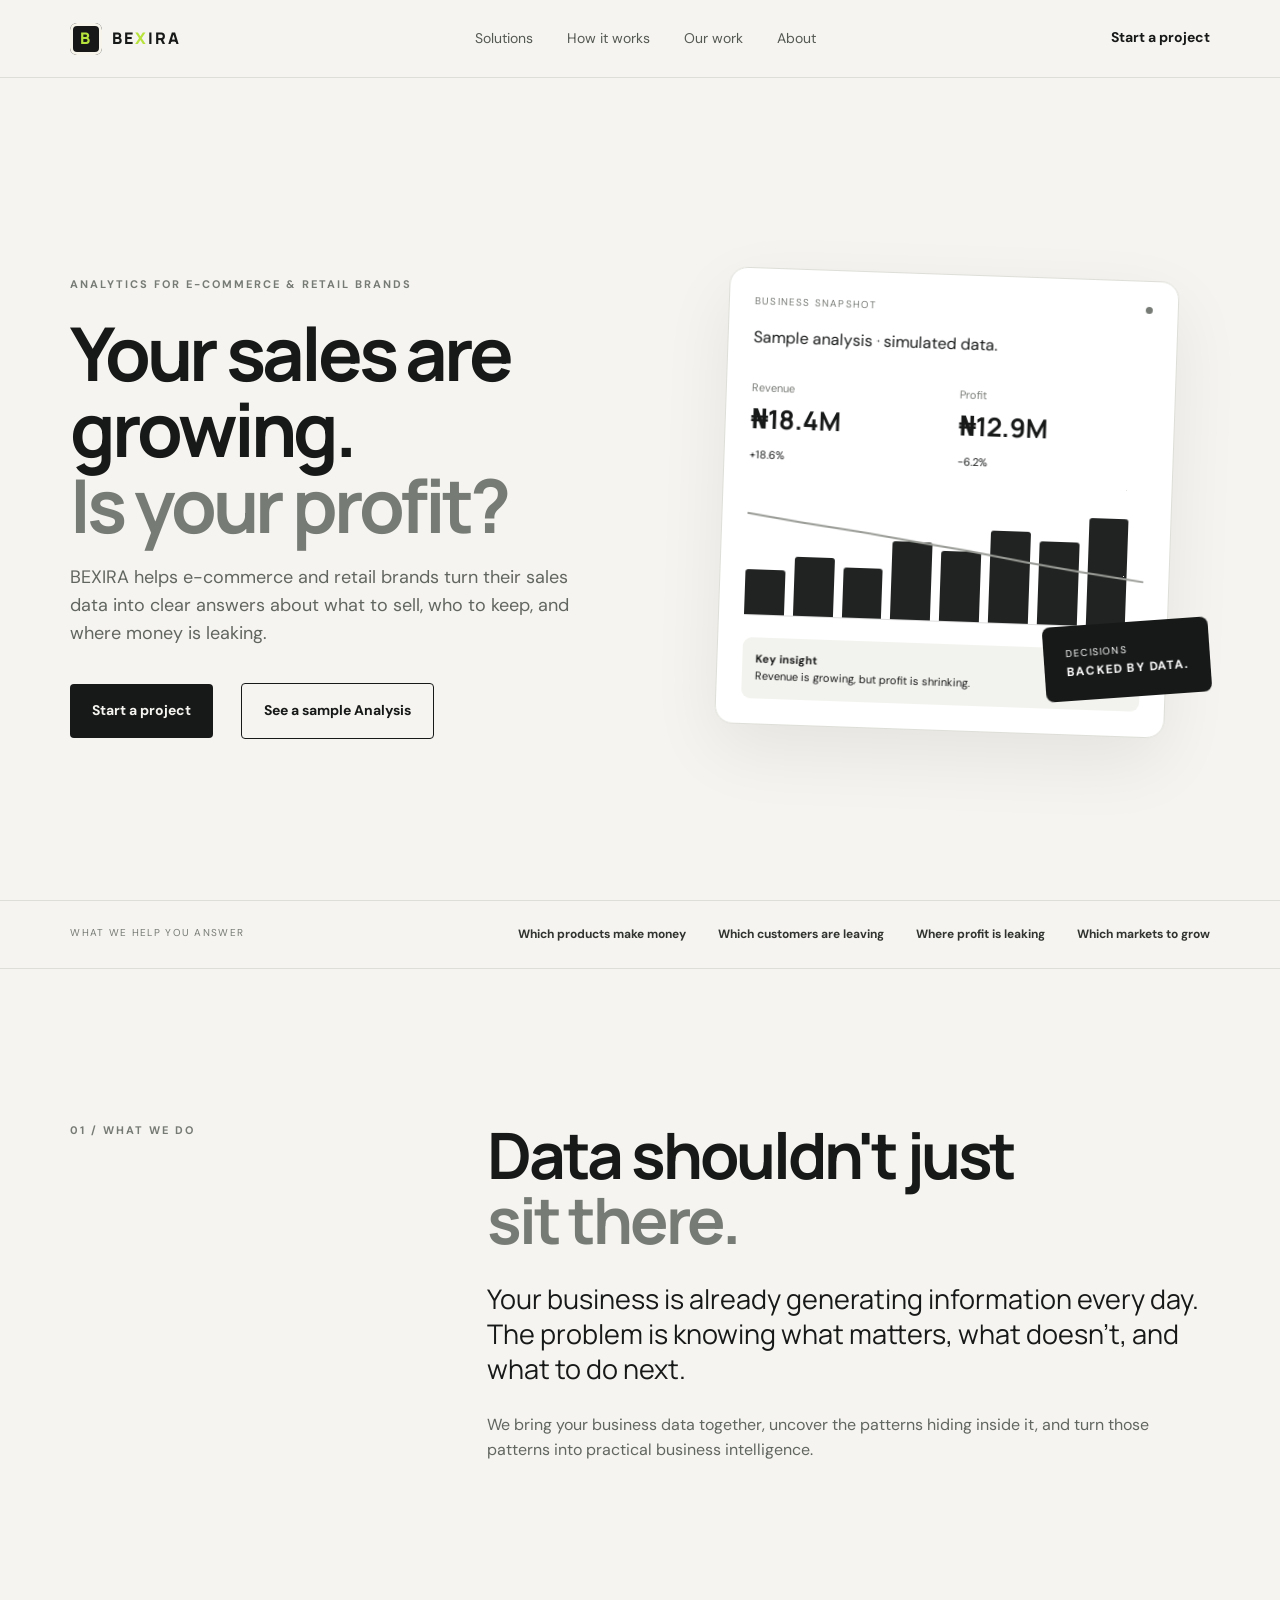
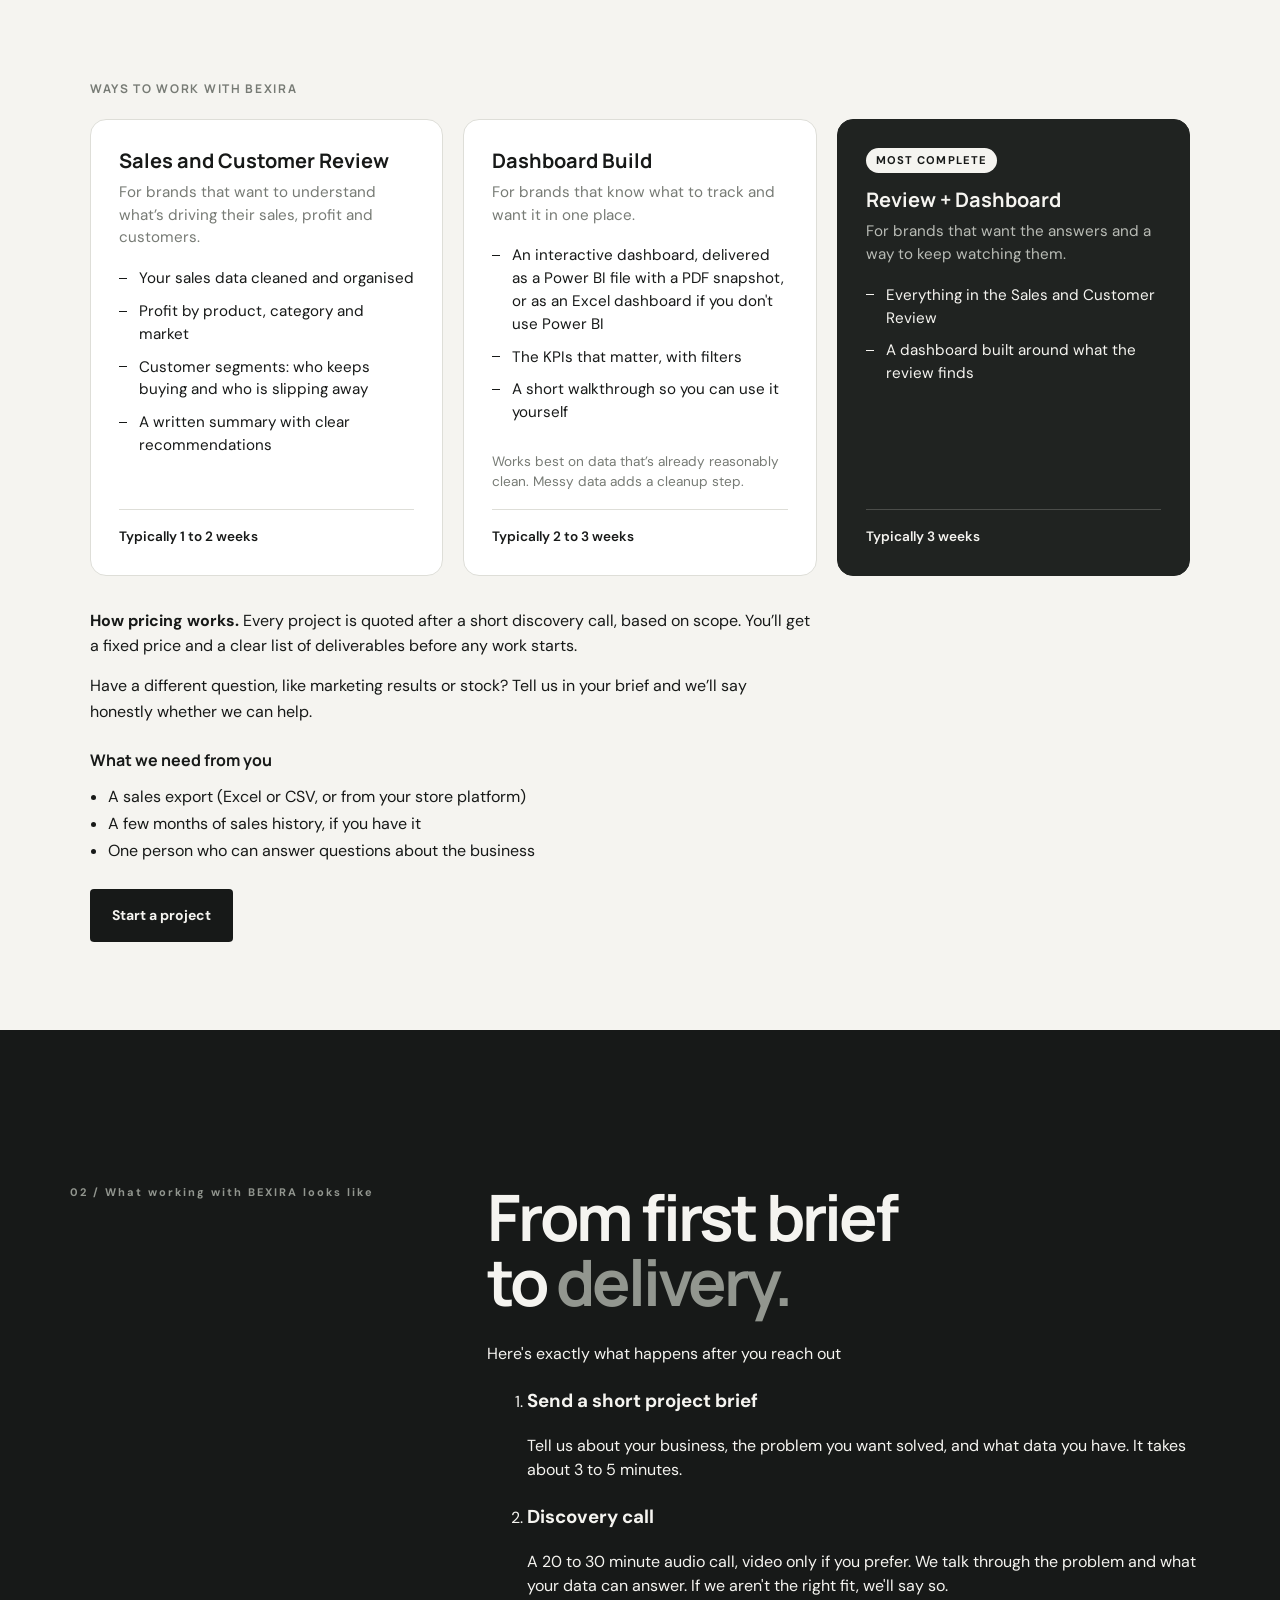
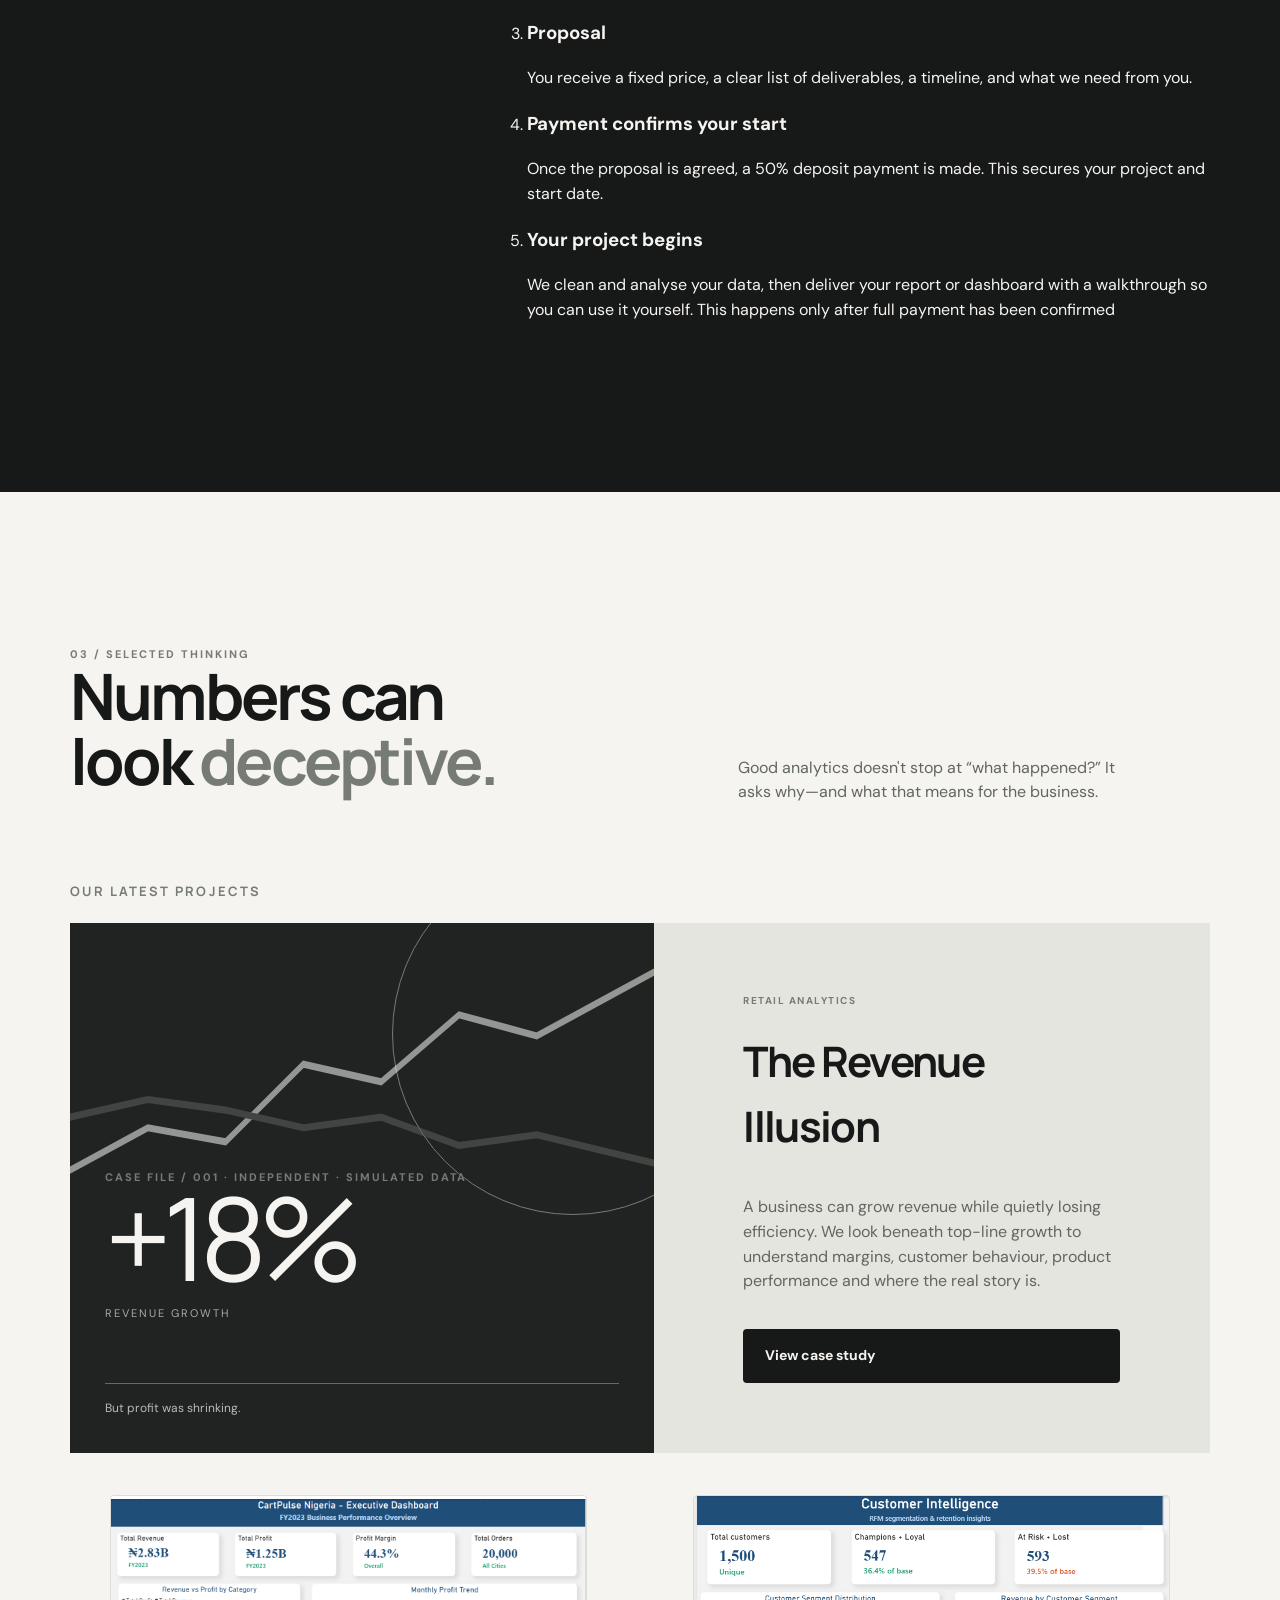
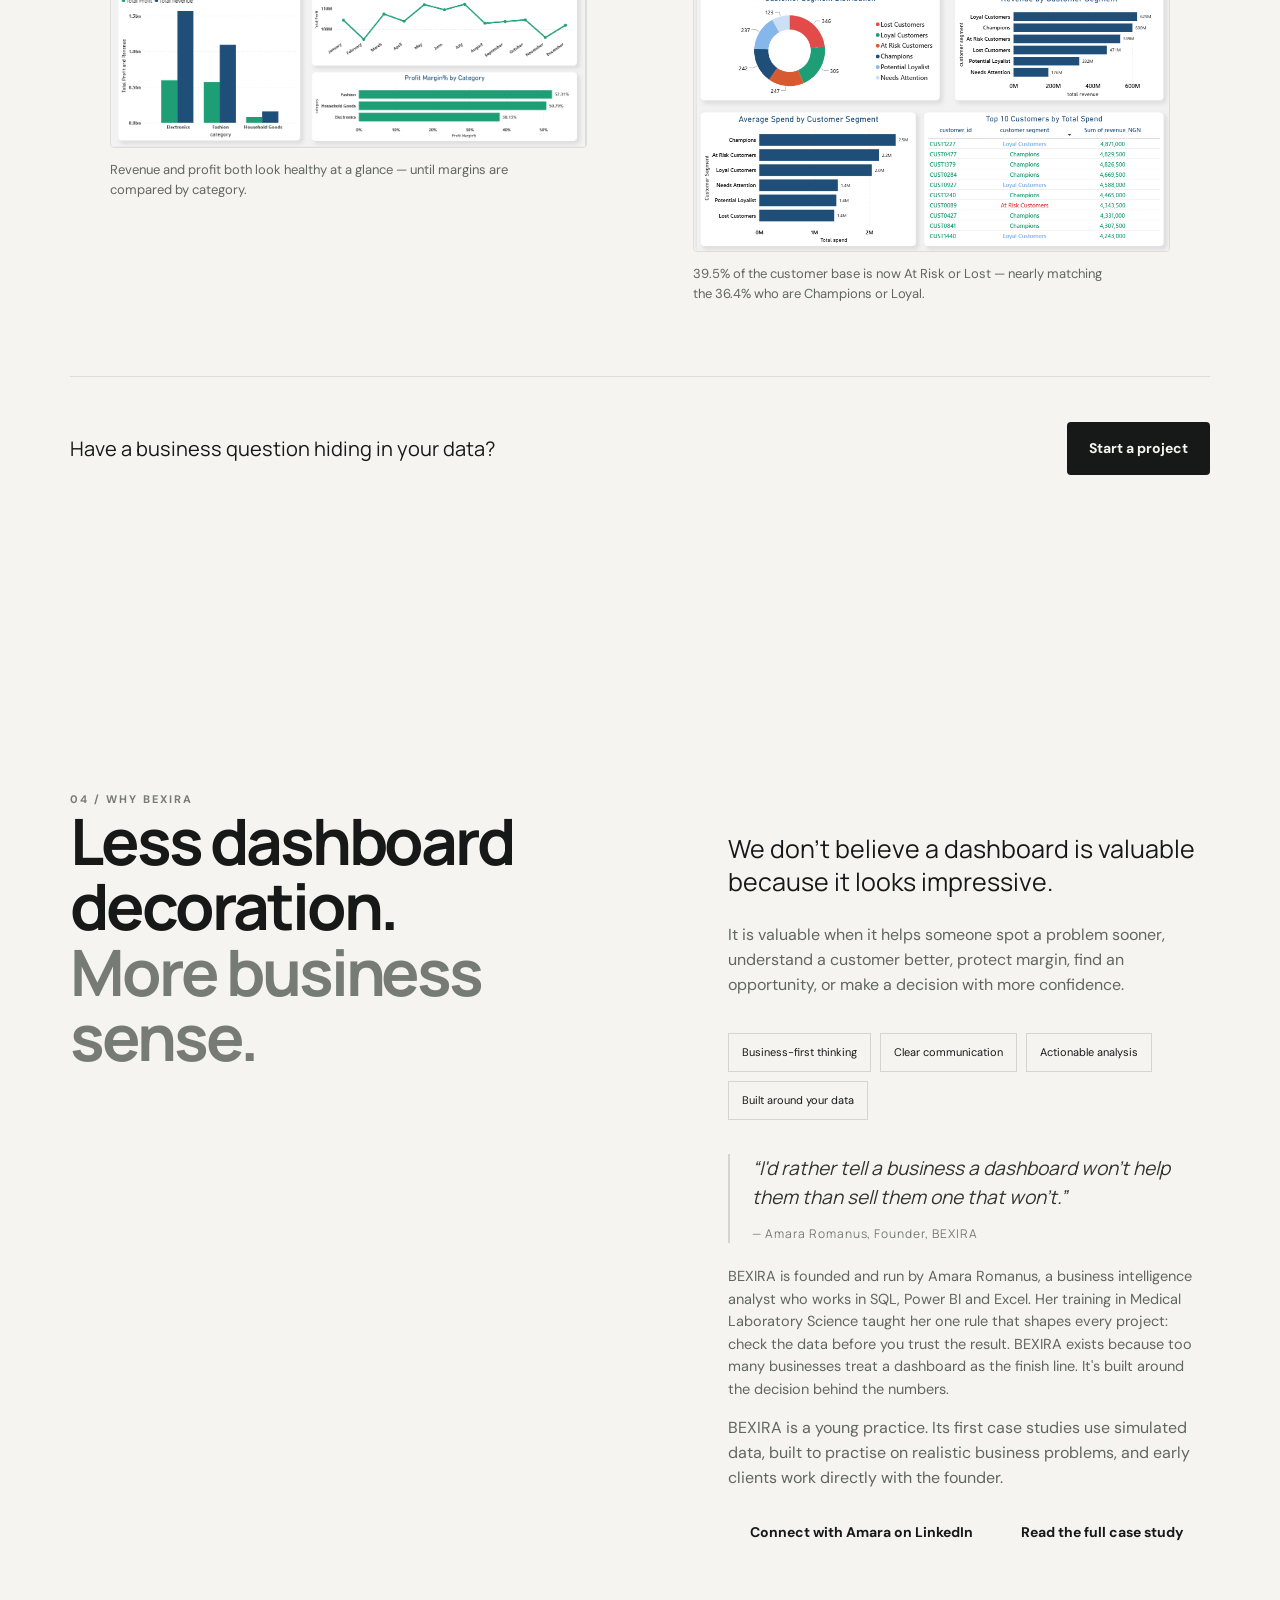
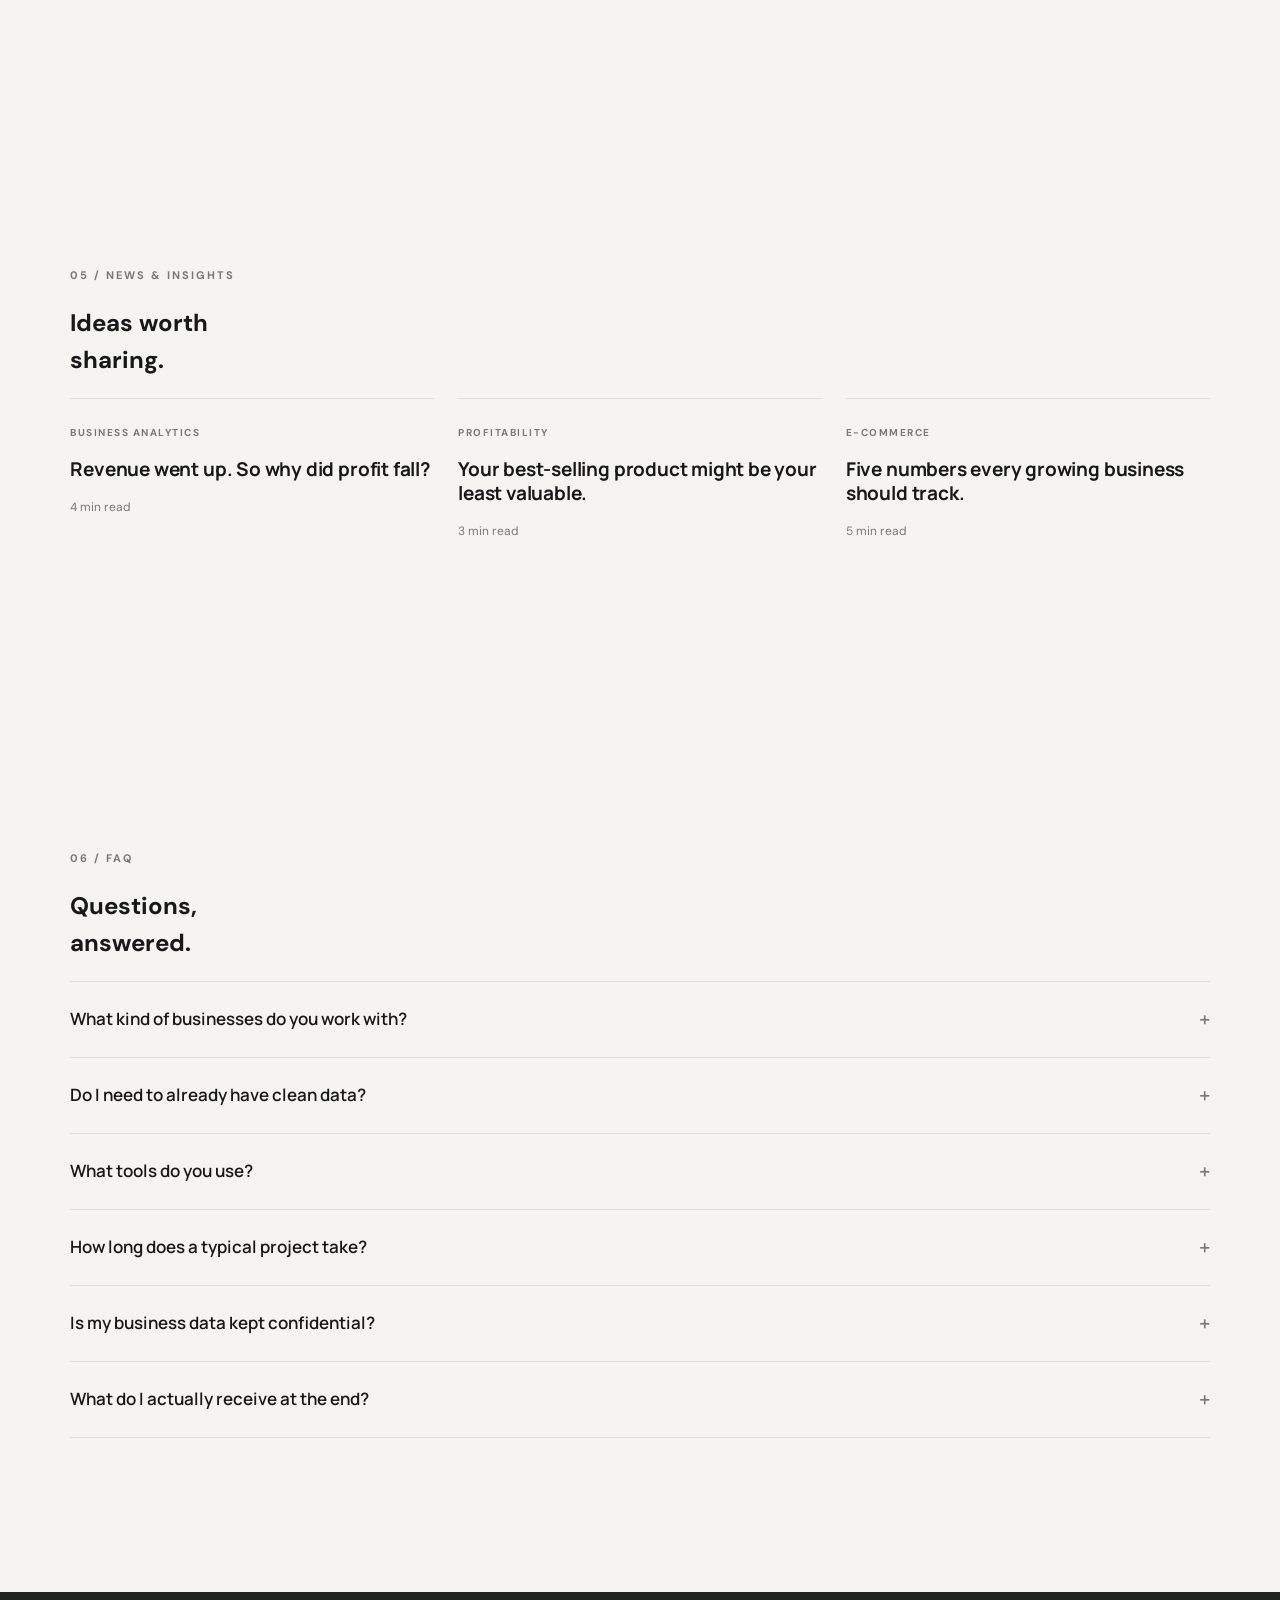
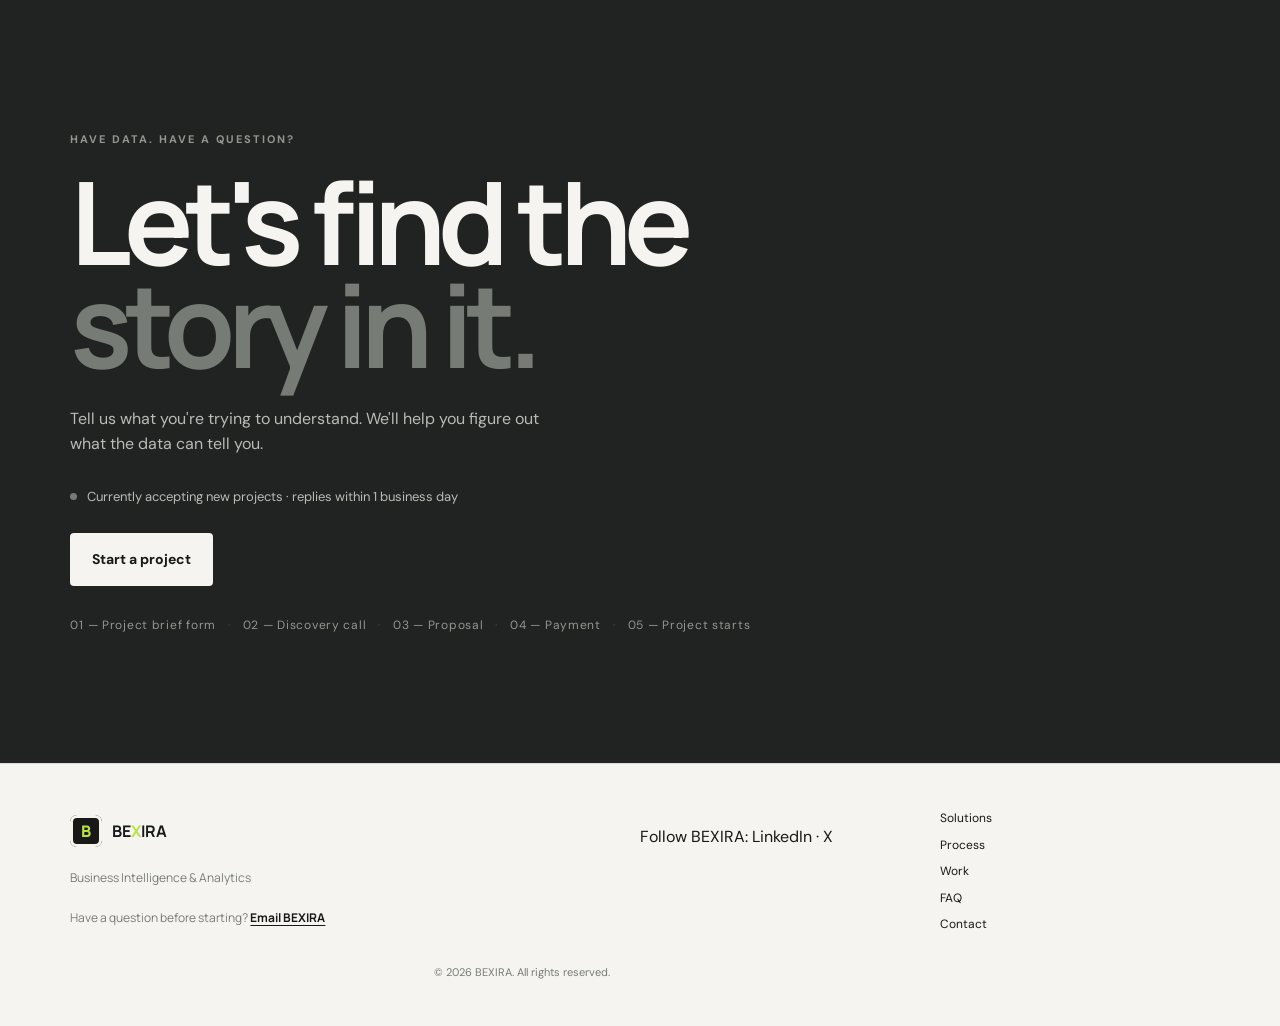
==== index.html @ aa48b83f "Update index.html" ====
<!DOCTYPE html>
<html lang="en">
<head>
  <meta charset="UTF-8">
  <meta name="viewport" content="width=device-width, initial-scale=1.0">
  <meta name="description" content="BEXIRA helps businesses turn messy data into clear, actionable decisions through business intelligence, analytics and custom dashboards.">
  <title>BEXIRA — Business Intelligence & Analytics</title>
  <link rel="preconnect" href="https://fonts.googleapis.com">
  <link rel="preconnect" href="https://fonts.gstatic.com" crossorigin>
  <link href="https://fonts.googleapis.com/css2?family=DM+Sans:wght@400;500;600;700&family=Manrope:wght@500;600;700;800&display=swap" rel="stylesheet">
  <link rel="icon" type="image/png" href="assets/favicon.png">
  <meta property="og:title" content="BEXIRA — Business Intelligence & Analytics">
  <meta property="og:description" content="BEXIRA helps e-commerce and retail brands turn sales data into clear answers about profit, customers and products.">
  <meta property="og:image" content="assets/og-image.png">
  <meta property="og:type" content="website">
  <meta name="twitter:card" content="summary_large_image">
  <link rel="stylesheet" href="style.css">
</head>
<body>
  <header class="nav">
    <a class="brand" href="#top" aria-label="BEXIRA home">
      <span class="brand-mark">B</span><span>BE<span class="x">X</span>IRA</span>
    </a>
    <nav class="nav-links">
      <a href="#solutions">Solutions</a>
      <a href="#process">How it works</a>
      <a href="#work">Our work</a>
      <a href="#about">About</a>
    </nav>
    <a class="nav-cta" href="https://bexiraanalytics.github.io/website/start-a-project/">Start a project</a>
    <button class="menu" aria-label="Open menu">☰</button>
  </header>

  <main id="top">
    <section class="hero">
      <div class="hero-copy">
        <p class="eyebrow">ANALYTICS FOR E-COMMERCE & RETAIL BRANDS</p>
        <h1>Your sales are growing.<br><em>Is your profit?</em></h1>
        <p class="hero-text">BEXIRA helps e-commerce and retail brands turn their sales data into clear answers about what to sell, who to keep, and where money is leaking.</p>
        <div class="hero-actions">
          <a class="button dark" href="start-a-project/">Start a project</a>
          <a class="button outline" href="#work">See a sample Analysis</a>
        </div>
      </div>

      <div class="hero-visual" aria-label="Illustration of business intelligence">
        <div class="data-card card-main">
          <div class="card-top"><span>BUSINESS SNAPSHOT</span><span class="live-dot"></span></div>
          <P>Sample analysis · simulated data.</P>
          <div class="metric-row">
            <div><small>Revenue</small><strong>₦18.4M</strong><span class="up">+18.6%</span></div>
            <div><small>Profit</small><strong>₦12.9M</strong><span class="down">-6.2%</span></div>
          </div>
          <div class="chart">
            <div class="bar b1"></div><div class="bar b2"></div><div class="bar b3"></div><div class="bar b4"></div>
            <div class="bar b5"></div><div class="bar b6"></div><div class="bar b7"></div><div class="bar b8"></div>
            <svg class="profit-trend" viewBox="0 0 320 120" preserveAspectRatio="none">
              <polyline points="0,18 45,26 90,33 135,41 180,49 225,58 270,66 320,74"/>
            </svg>
          </div>
          <div class="insight"><p><b>Key insight</b><br>Revenue is growing, but profit is shrinking.</p></div>
        </div>
        <div class="floating-card">DECISIONS<br><b>BACKED BY DATA.</b></div>
        <div class="orb"></div>
      </div>
    </section>

    <section class="trust-strip">
      <span>WHAT WE HELP YOU ANSWER</span>
      <div><b>Which products make money</b><b>Which customers are leaving</b><b>Where profit is leaking</b><b>Which markets to grow</b></div>
    </section>

    <section class="section intro reveal" id="solutions">
      <div class="section-label">01 / WHAT WE DO</div>
      <div>
        <h2>Data shouldn't just<br><span>sit there.</span></h2>
        <p class="lead">Your business is already generating information every day. The problem is knowing what matters, what doesn't, and what to do next.</p>
        <p>We bring your business data together, uncover the patterns hiding inside it, and turn those patterns into practical business intelligence.</p>
      </div>
    </section>

    <div class="bx-packages">
  <p class="bx-eyebrow">WAYS TO WORK WITH BEXIRA</p>

  <div class="bx-grid">

    <article class="bx-card">
      <h3>Sales and Customer Review</h3>
      <p class="bx-for">For brands that want to understand what&rsquo;s driving their sales, profit and customers.</p>
      <ul>
        <li>Your sales data cleaned and organised</li>
        <li>Profit by product, category and market</li>
        <li>Customer segments: who keeps buying and who is slipping away</li>
        <li>A written summary with clear recommendations</li>
      </ul>
      <p class="bx-time">Typically 1 to 2 weeks</p>
    </article>

    <article class="bx-card">
      <h3>Dashboard Build</h3>
      <p class="bx-for">For brands that know what to track and want it in one place.</p>
      <ul>
        <li>An interactive dashboard, delivered as a Power BI file with a PDF snapshot, or as an Excel dashboard if you don't use Power BI</li>
        <li>The KPIs that matter, with filters</li>
        <li>A short walkthrough so you can use it yourself</li>
      </ul>
      <p class="bx-small">Works best on data that&rsquo;s already reasonably clean. Messy data adds a cleanup step.</p>
      <p class="bx-time">Typically 2 to 3 weeks</p>
    </article>

    <article class="bx-card bx-card--featured">
      <span class="bx-badge">Most complete</span>
      <h3>Review + Dashboard</h3>
      <p class="bx-for">For brands that want the answers and a way to keep watching them.</p>
      <ul>
        <li>Everything in the Sales and Customer Review</li>
        <li>A dashboard built around what the review finds</li>
      </ul>
      <p class="bx-time">Typically 3 weeks</p>
    </article>

  </div>

  <div class="bx-notes">
    <p><strong>How pricing works.</strong> Every project is quoted after a short discovery call, based on scope. You&rsquo;ll get a fixed price and a clear list of deliverables before any work starts.</p>
    <p>Have a different question, like marketing results or stock? Tell us in your brief and we&rsquo;ll say honestly whether we can help.</p>

    <div class="bx-need">
      <h4>What we need from you</h4>
      <ul>
        <li>A sales export (Excel or CSV, or from your store platform)</li>
        <li>A few months of sales history, if you have it</li>
        <li>One person who can answer questions about the business</li>
      </ul>
    </div>
    
    <a class="button dark" href="start-a-project/">Start a project</a>
  </div>
</div>
    
    <section class="section process" id="process">
      <div class="section-label">02 / What working with BEXIRA looks like</div>
      <div class="process-content reveal">
        <h2>From first brief<br>to <span>delivery.</span></h2>
        <p>Here's exactly what happens after you reach out</p>
        <ol class="bx-steps">
  <li class="bx-step">
    <div>
      <h3>Send a short project brief</h3>
      <p>Tell us about your business, the problem you want solved, and what data you have. It takes about 3 to 5 minutes.</p>
    </div>
  </li>
  <li class="bx-step">
    <div>
      <h3>Discovery call</h3>
      <p>A 20 to 30 minute audio call, video only if you prefer. We talk through the problem and what your data can answer. If we aren't the right fit, we'll say so.</p>
    </div>
  </li>
  <li class="bx-step">
    <div>
      <h3>Proposal</h3>
      <p>You receive a fixed price, a clear list of deliverables, a timeline, and what we need from you.</p>
    </div>
  </li>
  <li class="bx-step">
    <div>
      <h3>Payment confirms your start</h3>
      <p>Once the proposal is agreed, a 50% deposit payment is made. This secures your project and start date.</p>
    </div>
  </li>
  <li class="bx-step">
    <div>
      <h3>Your project begins</h3>
      <p>We clean and analyse your data, then deliver your report or dashboard with a walkthrough so you can use it yourself. This happens only after full payment has been confirmed</p>
    </div>
  </li>
</ol>
    </section>

    <section class="case-section" id="work">
      <div class="case-head">
        <div><div class="section-label">03 / SELECTED THINKING</div><h2>Numbers can<br>look <span>deceptive.</span></h2></div>
        <p>Good analytics doesn't stop at “what happened?” It asks why—and what that means for the business.</p>
      </div>
      <div class="case-projects-label">OUR LATEST PROJECTS</div>
      <article class="case-card reveal">
        <div class="case-visual">
          <svg class="case-spark" viewBox="0 0 300 90" preserveAspectRatio="none">
            <polyline class="spark-line spark-up" points="0,70 40,58 80,62 120,40 160,45 200,26 240,32 300,14"/>
            <polyline class="spark-line spark-down" points="0,55 40,50 80,53 120,58 160,55 200,63 240,60 300,68"/>
          </svg>
          <div class="case-label">CASE FILE / 001 · INDEPENDENT · SIMULATED DATA</div>
          <div class="case-number">+18%</div>
          <p>REVENUE GROWTH</p>
          <div class="case-line"></div>
          <div class="case-bottom"><span>But profit was shrinking.</span></div>
        </div>
        <div class="case-copy">
          <span class="tag">RETAIL ANALYTICS</span>
          <h3>The Revenue Illusion</h3>
          <p>A business can grow revenue while quietly losing efficiency. We look beneath top-line growth to understand margins, customer behaviour, product performance and where the real story is.</p>
          <a class="button dark" href="cartpulse-case-study.html">View case study</a>
        </div>
      </article>
      <div class="case-evidence">
        <figure class="evidence-item">
          <img src="assets/executive-overview.png" alt="CartPulse executive dashboard showing revenue vs profit">
          <figcaption>Revenue and profit both look healthy at a glance — until margins are compared by category.</figcaption>
        </figure>
        <figure class="evidence-item">
          <img src="assets/customer-segmentation.png" alt="CartPulse customer segmentation dashboard">
          <figcaption>39.5% of the customer base is now At Risk or Lost — nearly matching the 36.4% who are Champions or Loyal.</figcaption>
        </figure>
      </div>
      <div class="case-cta">
        <p>Have a business question hiding in your data?</p>
        <a class="button dark" href="start-a-project/">Start a project</a>
      </div>
    </section>

    <section class="section about" id="about">
      <div class="section-label">04 / WHY BEXIRA</div>
      <div class="about-grid reveal">
        <h2>Less dashboard<br>decoration.<br><span>More business sense.</span></h2>
        <div class="about-copy">
          <p class="big">We don't believe a dashboard is valuable because it looks impressive.</p>
          <p>It is valuable when it helps someone spot a problem sooner, understand a customer better, protect margin, find an opportunity, or make a decision with more confidence.</p>
          <div class="principles"><span>Business-first thinking</span><span>Clear communication</span><span>Actionable analysis</span><span>Built around your data</span></div>
          <blockquote class="founder-quote">“I'd rather tell a business a dashboard won't help them than sell them one that won't.”<cite>— Amara Romanus, Founder, BEXIRA</cite></blockquote>
          <p class="founder-bio">BEXIRA is founded and run by Amara Romanus, a business intelligence analyst who works in SQL, Power BI and Excel. Her training in Medical Laboratory Science taught her one rule that shapes every project: check the data before you trust the result. BEXIRA exists because too many businesses treat a dashboard as the finish line. It's built around the decision behind the numbers.</p>
          <p>BEXIRA is a young practice. Its first case studies use simulated data, built to practise on realistic business problems, and early clients work directly with the founder.</p>
         <a class="button primary" href="https://www.linkedin.com/in/amararomanus" target="_blank" rel="noopener">Connect with Amara on LinkedIn</a>
         <a class="button ghost" href="cartpulse-case-study.html">Read the full case study</a>
        </div>
      </div>
    </section>

    <section class="section news" id="news">
      <div class="section-label">05 / NEWS &amp; INSIGHTS</div>
      <h2>Ideas worth<br><span>sharing.</span></h2>
      <div class="news-grid">
        <a class="news-card" href="insights/revenue-up-profit-down.html"><span class="tag">BUSINESS ANALYTICS</span><h3>Revenue went up. So why did profit fall?</h3><span class="news-meta">4 min read</span></a>
        <a class="news-card" href="insights/best-seller-least-valuable.html"><span class="tag">PROFITABILITY</span><h3>Your best-selling product might be your least valuable.</h3><span class="news-meta">3 min read</span></a>
        <a class="news-card" href="insights/five-numbers-to-track.html"><span class="tag">E-COMMERCE</span><h3>Five numbers every growing business should track.</h3><span class="news-meta">5 min read</span></a>
      </div>
    </section>

    <section class="section faq" id="faq">
      <div class="section-label">06 / FAQ</div>
      <h2>Questions,<br><span>answered.</span></h2>
      <div class="faq-list">
        <details class="faq-item"><summary>What kind of businesses do you work with?</summary><p>Growing businesses with sales, customer or product data — especially e-commerce and retail, though we take on other data-rich businesses too.</p></details>
        <details class="faq-item"><summary>Do I need to already have clean data?</summary><p>No. Cleaning and structuring messy data is part of what we do — it's usually the first step, not a prerequisite.</p></details>
        <details class="faq-item"><summary>What tools do you use?</summary><p>Power BI, Excel, SQL, Python and Tableau, depending on what fits the project and how you want to keep using the output afterward.</p></details>
        <details class="faq-item"><summary>How long does a typical project take?</summary><p>It depends on scope, but most dashboard and analysis projects take one to three weeks from data handoff to delivery.</p></details>
        <details class="faq-item"><summary>Is my business data kept confidential?</summary><p>Yes. Your data and findings are treated as confidential and are never shared, reused or referenced without your permission.</p></details>
        <details class="faq-item"><summary>What do I actually receive at the end?</summary><p>A decision-ready dashboard, a written summary of what the data shows, and clear recommendations you can act on — not just charts.</p></details>
      </div>
    </section>

    <section class="contact" id="contact">
      <div class="contact-inner reveal">
        <p class="eyebrow">HAVE DATA. HAVE A QUESTION?</p>
        <h2>Let's find the<br><em>story in it.</em></h2>
        <p>Tell us what you're trying to understand. We'll help you figure out what the data can tell you.</p>
        <div class="availability"><span class="live-dot"></span>Currently accepting new projects · replies within 1 business day</div>
        <a class="button light" href="start-a-project/">Start a project</a>
        <div class="next-steps"><span>01 — Project brief form</span><span>02 — Discovery call</span><span>03 — Proposal</span><span>04 — Payment</span><span>05 — Project starts</span></div>
      </div>
    </section>
  </main>

  <footer>
    <div class="footer-brand"><span class="brand-mark">B</span><b>BE<span class="x">X</span>IRA</b><p>Business Intelligence & Analytics</p><p class="footer-contact-line">Have a question before starting? <a href="mailto:bexira.analytics@gmail.com">Email BEXIRA</a></p></div>
    <p class="bx-social">
     Follow BEXIRA:
    <a href="https://www.linkedin.com/company/bexira-analytics" target="_blank" rel="noopener">LinkedIn</a>
    <span aria-hidden="true">·</span>
    <a href="https://x.com/bexira_0" target="_blank" rel="noopener">X</a>
   </p>
    <div class="footer-links"><a href="#solutions">Solutions</a><a href="#process">Process</a><a href="#work">Work</a><a href="#faq">FAQ</a><a href="#contact">Contact</a></div>
    <div class="copyright">© 2026 BEXIRA. All rights reserved.</div>
  </footer>

  <script src="script.js"></script>
</body>
</html>
---- style.css ----
*{box-sizing:border-box}html{scroll-behavior:smooth}body{margin:0;background:#f5f4f0;color:#171918;font-family:"DM Sans",sans-serif;line-height:1.55}a{text-decoration:none;color:inherit}.nav{height:78px;padding:0 5.5vw;display:flex;align-items:center;justify-content:space-between;border-bottom:1px solid #deded8;background:#f5f4f0;position:sticky;top:0;z-index:10}.brand{display:flex;align-items:center;gap:10px;font-family:Manrope;font-weight:800;letter-spacing:.12em}.brand-mark{width:32px;height:32px;display:grid;place-items:center;background:#171918;color:#f5f4f0;border-radius:7px;font-weight:800}.nav-links{display:flex;gap:34px;font-size:14px;color:#555953}.nav-links a:hover,.footer-links a:hover{color:#171918}.nav-cta{font-weight:700;font-size:14px}.nav-cta span,.button span{margin-left:14px}.menu{display:none;border:0;background:none;font-size:24px}.hero{min-height:calc(100vh - 78px);padding:9vw 5.5vw 7vw;display:grid;grid-template-columns:1fr 1fr;gap:7vw;align-items:center;overflow:hidden}.eyebrow,.section-label,.case-label{font-size:11px;letter-spacing:.18em;font-weight:700;color:#777b75}.hero h1{font-family:Manrope;font-size:clamp(44px,5.8vw,82px);line-height:1.02;letter-spacing:-.055em;margin:22px 0}.hero h1 em,.contact h2 em{font-style:normal;color:#777b75}.hero-text{max-width:590px;font-size:18px;color:#626660}.hero-actions{display:flex;align-items:center;gap:28px;margin-top:35px}.button{display:inline-flex;padding:16px 22px;font-weight:700;font-size:14px;border-radius:4px}.button.dark{background:#171918;color:#fff}.button.light{background:#f5f4f0;color:#171918}.text-link{font-size:14px;font-weight:700}.text-link span{margin-left:8px}.hero-visual{position:relative;min-height:500px;display:grid;place-items:center}.orb{position:absolute;width:420px;height:420px;border-radius:50%;background:#e4e4df;z-index:-1}.data-card{width:min(100%,450px);background:#fff;border:1px solid #deded8;border-radius:18px;padding:25px;box-shadow:0 25px 70px #00000012;transform:rotate(2deg)}.card-top{font-size:10px;letter-spacing:.12em;color:#777b75;display:flex;justify-content:space-between}.live-dot{width:7px;height:7px;border-radius:50%;background:#777b75}.metric-row{display:grid;grid-template-columns:1fr 1fr;gap:18px;margin:30px 0}.metric-row small{display:block;color:#777b75;font-size:11px}.metric-row strong{display:block;font-family:Manrope;font-size:26px;margin:2px 0}.up{font-size:11px}.chart{height:120px;border-bottom:1px solid #ddd;display:flex;align-items:end;gap:9px}.bar{width:10%;background:#202321;border-radius:3px 3px 0 0}.b1{height:38%}.b2{height:50%}.b3{height:42%}.b4{height:66%}.b5{height:59%}.b6{height:78%}.b7{height:70%}.b8{height:91%}.insight{display:flex;gap:12px;align-items:flex-start;margin-top:22px;padding:13px;background:#f2f2ee;border-radius:9px;font-size:11px}.insight span{font-size:18px}.insight p{margin:0}.floating-card{position:absolute;right:0;bottom:54px;background:#171918;color:#fff;padding:19px 22px;border-radius:8px;font-size:10px;letter-spacing:.12em;line-height:1.7;transform:rotate(-4deg)}.floating-card b{font-size:12px}.trust-strip{border-top:1px solid #deded8;border-bottom:1px solid #deded8;padding:24px 5.5vw;display:flex;justify-content:space-between;gap:30px;color:#777b75;font-size:10px;letter-spacing:.13em}.trust-strip div{display:flex;gap:32px;color:#30332f;letter-spacing:0;font-size:12px}.section{padding:12vw 5.5vw}.intro{display:grid;grid-template-columns:1fr 2.3fr;gap:8vw}.intro h2,.process h2,.case-head h2,.about h2{font-family:Manrope;font-size:clamp(42px,5vw,70px);line-height:1.02;letter-spacing:-.05em;margin:0 0 28px}.intro h2 span,.process h2 span,.case-head h2 span,.about h2 span{color:#777b75}.lead{font-family:Manrope;font-size:27px;line-height:1.3;max-width:800px;margin-top:0}.intro p:not(.lead){max-width:670px;color:#626660}.solutions-grid{display:grid;grid-template-columns:repeat(4,1fr);border-top:1px solid #deded8;margin:0 5.5vw}.solution{min-height:390px;padding:30px 25px;border-right:1px solid #deded8;position:relative}.solution:first-child{border-left:1px solid #deded8}.solution.featured{background:#e7e7e1}.number{font-size:11px;color:#777b75}.solution h3{font-family:Manrope;font-size:28px;line-height:1.05;letter-spacing:-.04em;margin-top:70px}.solution p{color:#686c66;max-width:230px;font-size:14px}.arrow{position:absolute;bottom:27px;right:25px;font-size:22px}.process{display:grid;grid-template-columns:1fr 2.3fr;gap:8vw;background:#171918;color:#f5f4f0}.process .section-label{color:#92968f}.process-content h2 span{color:#92968f}.steps{border-top:1px solid #444742}.step{display:grid;grid-template-columns:80px 1fr;padding:27px 0;border-bottom:1px solid #444742}.step>b{font-size:11px;color:#92968f}.step h3{margin:0;font-family:Manrope;font-size:22px}.step p{margin:7px 0 0;color:#b7bab4;max-width:620px}.case-section{padding:12vw 5.5vw}.case-head{display:grid;grid-template-columns:1.2fr 1fr;gap:8vw;align-items:end;margin-bottom:60px}.case-head>p{color:#626660;max-width:400px}.case-card{display:grid;grid-template-columns:1.05fr 1fr;background:#e5e5df}.case-visual{min-height:500px;background:#202321;color:#f5f4f0;padding:35px;display:flex;flex-direction:column;justify-content:flex-end;position:relative;overflow:hidden}.case-visual:before{content:"";position:absolute;width:360px;height:360px;border:1px solid #777b75;border-radius:50%;right:-100px;top:-70px}.case-number{font-family:Manrope;font-size:clamp(70px,9vw,125px);line-height:.9;letter-spacing:-.07em;margin-bottom:5px}.case-visual>p{font-size:11px;letter-spacing:.18em;color:#a7aaa3}.case-line{width:100%;height:1px;background:#666a64;margin:50px 0 15px}.case-bottom{display:flex;justify-content:space-between;font-size:12px;color:#b9bcb6}.case-copy{padding:70px 7vw;display:flex;flex-direction:column;justify-content:center}.tag{font-size:10px;letter-spacing:.15em;font-weight:700;color:#777b75}.case-copy h3{font-family:Manrope;font-size:42px;letter-spacing:-.04em;margin:20px 0}.case-copy p{color:#626660;max-width:470px;margin-bottom:35px}.about-grid{display:grid;grid-template-columns:1.1fr 1fr;gap:10vw}.about-copy .big{font-family:Manrope;font-size:25px;line-height:1.3}.about-copy>p:not(.big){color:#626660}.principles{display:flex;flex-wrap:wrap;gap:9px;margin-top:35px}.principles span{border:1px solid #d5d5cf;padding:10px 13px;font-size:11px}.contact{background:#202321;color:#f5f4f0;padding:10vw 5.5vw}.contact-inner{max-width:950px}.contact h2{font-family:Manrope;font-size:clamp(60px,9vw,130px);line-height:.9;letter-spacing:-.065em;margin:22px 0}.contact p:not(.eyebrow){max-width:500px;color:#b9bcb6;margin:30px 0}.contact .eyebrow{color:#92968f}footer{padding:45px 5.5vw;display:grid;grid-template-columns:2fr 1fr 1fr;gap:30px;border-top:1px solid #deded8}.footer-brand{display:grid;grid-template-columns:32px auto;gap:10px;align-items:center;font-family:Manrope}.footer-brand p{grid-column:1/-1;color:#777b75;font-size:12px;margin:0}.footer-links{display:flex;flex-direction:column;gap:8px;font-size:12px}.copyright{font-size:11px;color:#777b75;text-align:right;align-self:end}@media(max-width:850px){.nav{padding:0 6%}.nav-links,.nav-cta{display:none}.menu{display:block}.hero{grid-template-columns:1fr;padding:18vw 6% 12vw}.hero-visual{min-height:400px}.trust-strip{padding:20px 6%;display:block}.trust-strip div{margin-top:14px;flex-wrap:wrap;gap:14px}.section{padding:18vw 6%}.intro,.process,.about-grid,.case-head{grid-template-columns:1fr;gap:45px}.solutions-grid{grid-template-columns:1fr 1fr;margin:0 6%}.solution{min-height:330px}.solution:nth-child(2){border-right:0}.solution:nth-child(n+3){border-top:1px solid #deded8}.case-card{grid-template-columns:1fr}.case-visual{min-height:400px}.case-copy{padding:55px 8vw}footer{grid-template-columns:1fr 1fr;padding:40px 6%}.copyright{text-align:left;grid-column:1/-1}.nav{height:68px}}@media(max-width:520px){.hero h1{font-size:47px}.hero-text{font-size:16px}.hero-actions{align-items:flex-start;flex-direction:column;gap:18px}.hero-visual{min-height:350px}.data-card{transform:none}.floating-card{right:-4px;bottom:10px}.solutions-grid{grid-template-columns:1fr}.solution,.solution:first-child{border-left:1px solid #deded8;border-right:1px solid #deded8}.solution:nth-child(2){border-top:0}.lead{font-size:22px}.case-number{font-size:76px}.contact h2{font-size:64px}}

/* ===== BEXIRA logo identity (mark + wordmark X only) ===== */
:root{--logo-ivory:#F7F4EC;--logo-lime:#B8E33D;--logo-ink:#171817}
.brand-mark{background:var(--logo-ink);color:var(--logo-lime);box-shadow:0 0 0 3px var(--logo-ivory) inset;transition:transform .4s cubic-bezier(.2,.8,.2,1)}
.brand:hover .brand-mark{transform:rotate(-8deg) scale(1.06)}
.brand .x,.footer-brand .x{color:var(--logo-lime)}

/* ===== Scroll reveal ===== */
.reveal{opacity:0;transform:translateY(26px);transition:opacity .8s cubic-bezier(.2,.7,.2,1),transform .8s cubic-bezier(.2,.7,.2,1)}
.reveal.in{opacity:1;transform:translateY(0)}

/* ===== Hero motion ===== */
.orb{animation:floatOrb 7s ease-in-out infinite}
@keyframes floatOrb{0%,100%{transform:translateY(0) scale(1)}50%{transform:translateY(-16px) scale(1.03)}}
.live-dot{animation:pulseDot 2.2s ease-in-out infinite}
@keyframes pulseDot{0%,100%{box-shadow:0 0 0 0 rgba(119,123,117,.45)}50%{box-shadow:0 0 0 7px rgba(119,123,117,0)}}
.data-card{transition:transform .25s ease-out;will-change:transform}
.floating-card{transition:transform .35s cubic-bezier(.2,.8,.2,1)}
.floating-card:hover{transform:rotate(1deg) scale(1.04)}
.chart .bar{transition:height 1.1s cubic-bezier(.16,.8,.2,1)}
.chart:not(.animate) .bar{height:0!important}
.insight{transition:transform .3s}
.insight:hover{transform:translateX(3px)}

/* ===== Solution cards ===== */
.solution{transition:background .35s ease}
.solution:not(.featured):hover{background:#ececE6}
.arrow{transition:transform .3s cubic-bezier(.2,.8,.2,1)}
.solution:hover .arrow{transform:translate(4px,-4px)}

/* ===== Case study sparkline graphic ===== */
.case-visual{isolation:isolate}
.case-spark{position:absolute;inset:0;width:100%;height:60%;opacity:.55;z-index:0}
.spark-line{fill:none;stroke-width:2;stroke-linecap:round;stroke-dasharray:520;stroke-dashoffset:520;transition:stroke-dashoffset 1.6s cubic-bezier(.2,.7,.2,1)}
.spark-up{stroke:#f5f4f0}
.spark-down{stroke:#5c605a}
.case-visual.animate .spark-line{stroke-dashoffset:0}
.case-visual.animate .spark-down{transition-delay:.25s}
.case-label,.case-number,.case-visual>p,.case-line,.case-bottom{position:relative;z-index:1}

/* ===== Steps + principles subtle hover ===== */
.step{transition:padding-left .3s}
.step:hover{padding-left:8px}
.principles span{transition:background .25s,border-color .25s}
.principles span:hover{background:#171918;color:#f5f4f0;border-color:#171918}

@media(prefers-reduced-motion:reduce){
  .reveal,.orb,.live-dot,.spark-line,.data-card,.floating-card,.chart .bar{transition:none!important;animation:none!important}
  .reveal{opacity:1;transform:none}
  .chart .bar{height:auto!important}
  .spark-line{stroke-dashoffset:0!important}
}

/* ===== Buttons: clear, consistent hover on every button ===== */
.button{display:inline-flex;align-items:center;transition:transform .25s ease,box-shadow .25s ease,background .25s ease,color .25s ease;cursor:pointer}
.button.dark{background:#171918;color:#f5f4f0}
.button.dark:hover{background:#2b2d29;transform:translateY(-2px);box-shadow:0 12px 26px rgba(0,0,0,.18)}
.button.outline{background:transparent;color:#171918;border:1.5px solid #171918}
.button.outline:hover{background:#171918;color:#f5f4f0;transform:translateY(-2px);box-shadow:0 12px 26px rgba(0,0,0,.18)}
.button.light{background:#f5f4f0;color:#171918}
.button.light:hover{background:#e5e5df;transform:translateY(-2px);box-shadow:0 12px 26px rgba(0,0,0,.28)}
.nav-cta{position:relative;border-bottom:1px solid transparent;transition:border-color .25s,color .25s}
.nav-cta:hover{border-bottom-color:#171918}
.text-link{position:relative;background-image:linear-gradient(#171918,#171918);background-size:0% 1px;background-position:0 100%;background-repeat:no-repeat;padding-bottom:2px;transition:background-size .35s cubic-bezier(.2,.8,.2,1)}
.text-link:hover{background-size:100% 1px}

/* ===== Mini CTA after Services ===== */
.mini-cta{border-top:1px solid #deded8;margin:0 5.5vw;padding:64px 0;display:flex;flex-wrap:wrap;align-items:center;justify-content:space-between;gap:24px}
.mini-cta p{font-family:Manrope;font-size:22px;max-width:560px;letter-spacing:-.01em;line-height:1.3}

/* ===== Case CTA at bottom of Selected Thinking ===== */
.case-cta{margin-top:56px;padding-top:36px;border-top:1px solid #deded8;display:flex;flex-wrap:wrap;align-items:center;justify-content:space-between;gap:22px}
.case-cta p{font-family:Manrope;font-size:20px;max-width:440px}

/* ===== Footer contact line ===== */
.footer-contact-line{font-size:13px;color:#777b75;margin-top:14px}
.footer-contact-line a{font-weight:700;color:#171918;text-decoration:underline;text-underline-offset:3px;transition:opacity .2s}
.footer-contact-line a:hover{opacity:.6}

/* ===== Hero: profit trend line + updated metrics ===== */
.chart{position:relative}
.profit-trend{position:absolute;inset:0;width:100%;height:100%;pointer-events:none}
.profit-trend polyline{fill:none;stroke:#9a9d97;stroke-width:2;stroke-dasharray:420;stroke-dashoffset:420;transition:stroke-dashoffset 1.3s cubic-bezier(.2,.7,.2,1) .4s}
.chart.animate .profit-trend polyline{stroke-dashoffset:0}
.down{font-size:11px}

/* ===== Services heading ===== */
.services-heading{margin:0 5.5vw;padding:64px 0 8px;font-family:Manrope;font-weight:700;font-size:13px;letter-spacing:.16em;text-transform:uppercase;color:#777b75}

/* ===== Case study: projects label + evidence images ===== */
.case-projects-label{font-family:Manrope;font-weight:700;font-size:13px;letter-spacing:.16em;text-transform:uppercase;color:#777b75;margin-bottom:22px}
.case-evidence{display:grid;grid-template-columns:1fr 1fr;gap:26px;margin-top:26px}
.evidence-item img{width:100%;border:1px solid #deded8;border-radius:4px;display:block}
.evidence-item figcaption{font-size:13px;color:#626660;margin-top:12px;max-width:420px}
@media(max-width:850px){.case-evidence{grid-template-columns:1fr}}

/* ===== News & Insights ===== */
.news-grid{display:grid;grid-template-columns:repeat(3,1fr);gap:24px;margin-top:16px}
.news-card{border-top:1px solid #deded8;padding-top:20px;transition:transform .3s}
.news-card:hover{transform:translateY(-4px)}
.news-card h3{font-family:Manrope;font-size:19px;line-height:1.25;letter-spacing:-.01em;margin:14px 0 12px}
.news-meta{font-size:12px;color:#777b75}
.news-note{margin-top:34px;font-size:13px;color:#777b75}
@media(max-width:850px){.news-grid{grid-template-columns:1fr}}

/* ===== FAQ accordion ===== */
.faq-list{border-top:1px solid #deded8;margin-top:16px}
.faq-item{border-bottom:1px solid #deded8;padding:22px 0}
.faq-item summary{list-style:none;cursor:pointer;font-family:Manrope;font-weight:600;font-size:17px;display:flex;justify-content:space-between;align-items:center}
.faq-item summary::-webkit-details-marker{display:none}
.faq-item summary::after{content:"+";font-size:20px;color:#777b75;transition:transform .3s}
.faq-item[open] summary::after{transform:rotate(45deg)}
.faq-item p{color:#626660;max-width:640px;margin:14px 0 0;font-size:14.5px}

/* ===== Case study page ===== */
.cs-main{max-width:900px;margin:0 auto;padding:8vw 6vw 10vw}
.cs-back{font-size:13px;font-weight:700;color:#777b75;display:inline-block;margin-bottom:40px}
.cs-back:hover{color:#171918}
.cs-tag{font-size:11px;letter-spacing:.18em;font-weight:700;color:#777b75}
.cs-title{font-family:Manrope;font-weight:800;font-size:clamp(38px,6vw,64px);letter-spacing:-.04em;line-height:1.02;margin:18px 0 46px}
.cs-block{padding:40px 0;border-top:1px solid #deded8}
.cs-block h2{font-family:Manrope;font-size:14px;font-weight:700;letter-spacing:.14em;text-transform:uppercase;color:#777b75;margin-bottom:18px}
.cs-block p{color:#33362f;font-size:16.5px;max-width:680px;margin-bottom:14px}
.cs-stats{display:flex;flex-wrap:wrap;gap:28px;margin-top:20px}
.cs-stats div{font-size:13px;color:#777b75}
.cs-stats b{display:block;font-family:Manrope;font-size:22px;color:#171918}
.cs-qlist,.cs-findings{margin:0;padding:0;list-style:none}
.cs-qlist li,.cs-findings li{position:relative;padding:10px 0 10px 22px;font-size:16px;color:#33362f;max-width:680px}
.cs-qlist li::before,.cs-findings li::before{content:"—";position:absolute;left:0;color:#777b75}
.cs-why{margin-top:18px;padding:18px 20px;background:#ececE6;border-radius:8px;font-size:14.5px;color:#4a4d47;max-width:680px}
.cs-dash-figure{margin:0 0 46px}
.cs-dash-figure img{width:100%;border:1px solid #deded8;border-radius:6px;display:block}
.cs-dash-figure figcaption{margin-top:14px;font-size:14.5px;color:#4a4d47;max-width:680px}
.cs-dash-figure figcaption b{color:#171918}
.cs-rec-grid{display:grid;grid-template-columns:1fr 1fr;gap:36px;margin-top:10px}
.cs-rec-col h3{font-family:Manrope;font-size:15px;margin-bottom:12px}
.cs-rec-col.data h3{color:#171918}
.cs-rec-col.bexira h3{color:#777b75}
@media(max-width:760px){.cs-rec-grid{grid-template-columns:1fr}.cs-main{padding:22vw 6% 16vw}}

/* ===== Mobile menu fix ===== */
.nav-links.open{display:flex!important;position:absolute;top:100%;left:0;right:0;flex-direction:column;align-items:flex-start;gap:18px;background:#f5f4f0;padding:24px 6%;border-bottom:1px solid #deded8;z-index:20;animation:slideDown .25s ease}
@keyframes slideDown{from{opacity:0;transform:translateY(-8px)}to{opacity:1;transform:translateY(0)}}

/* ===== Contact extras ===== */
.availability{display:flex;align-items:center;gap:10px;font-size:13px;color:#b9bcb6;margin-bottom:26px}
.next-steps{display:flex;gap:0;flex-wrap:wrap;margin-top:30px;font-size:12px;letter-spacing:.06em;color:#92968f}
.next-steps span:not(:last-child)::after{content:"·";margin:0 12px;color:#444742}

/* ===== Founder quote ===== */
.founder-quote{margin:34px 0 0;padding-left:22px;border-left:2px solid #d5d5cf;font-family:Manrope;font-style:italic;font-size:19px;color:#33362f;max-width:480px}
.founder-quote cite{display:block;margin-top:12px;font-style:normal;font-size:12px;letter-spacing:.08em;color:#777b75}

/* ===== Project brief form ===== */
.brief-intro{color:#626660;font-size:16px;max-width:560px;margin-bottom:44px}
.brief-form{display:flex;flex-direction:column;gap:26px;max-width:640px}
.field{display:flex;flex-direction:column;gap:8px}
.field label{font-family:Manrope;font-weight:600;font-size:14px}
.field .hint{font-size:12.5px;color:#8b8e86;font-weight:400}
.field input,.field select,.field textarea{
  font-family:'DM Sans',sans-serif;font-size:15px;padding:13px 14px;border:1px solid #d5d5cf;
  border-radius:6px;background:#fff;color:#171918;transition:border-color .2s
}
.field input:focus,.field select:focus,.field textarea:focus{outline:none;border-color:#171918}
.field textarea{resize:vertical;min-height:96px;font-family:'DM Sans',sans-serif}
.field-row{display:grid;grid-template-columns:1fr 1fr;gap:20px}
@media(max-width:600px){.field-row{grid-template-columns:1fr}}
.brief-submit{align-self:flex-start;border:none;cursor:pointer;font-family:'DM Sans',sans-serif}
.brief-note{font-size:13px;color:#8b8e86;margin-top:-6px}
.thanks-wrap{max-width:560px;margin:14vw auto;text-align:left;padding:0 6vw}
.thanks-wrap h1{font-family:Manrope;font-size:clamp(32px,5vw,50px);letter-spacing:-.03em;margin-bottom:18px}
.thanks-wrap p{color:#626660;font-size:16px;margin-bottom:30px}

/* ===== Project brief form (step wizard) ===== */
.fb-page{min-height:100vh;display:flex;flex-direction:column}
.fb-top{padding:24px 5.5vw;display:flex;align-items:center;justify-content:space-between}
.fb-progress-track{height:3px;background:#e5e5df;width:100%}
.fb-progress-fill{height:100%;background:#171918;width:14%;transition:width .35s cubic-bezier(.2,.8,.2,1)}
.fb-exit{font-size:13px;font-weight:700;color:#777b75}
.fb-exit:hover{color:#171918}
.fb-body{flex:1;display:flex;align-items:center;padding:6vw 5.5vw}
.fb-step{display:none;max-width:640px;width:100%;animation:fbIn .4s cubic-bezier(.2,.8,.2,1)}
.fb-step.active{display:block}
@keyframes fbIn{from{opacity:0;transform:translateY(14px)}to{opacity:1;transform:translateY(0)}}
.fb-count{font-size:13px;color:#777b75;margin-bottom:16px}
.fb-question{font-family:Manrope;font-weight:700;font-size:clamp(24px,3.6vw,36px);letter-spacing:-.02em;line-height:1.2;margin-bottom:28px}
.fb-step input,.fb-step select,.fb-step textarea{
  width:100%;font-family:'DM Sans',sans-serif;font-size:18px;padding:14px 4px;border:none;border-bottom:2px solid #d5d5cf;
  background:transparent;color:#171918;transition:border-color .2s
}
.fb-step input:focus,.fb-step select:focus,.fb-step textarea:focus{outline:none;border-color:#171918}
.fb-step textarea{min-height:110px;resize:vertical;border:1px solid #d5d5cf;border-radius:6px;padding:14px}
.fb-hint{font-size:13px;color:#8b8e86;margin-top:10px}
.fb-error{font-size:13px;color:#b3453a;margin-top:10px;display:none}
.fb-options{display:flex;flex-direction:column;gap:10px}
.fb-option{border:1.5px solid #d5d5cf;border-radius:8px;padding:15px 18px;cursor:pointer;font-size:16px;transition:border-color .2s,background .2s}
.fb-option:hover{border-color:#171918}
.fb-option.selected{border-color:#171918;background:#171918;color:#f5f4f0}
.fb-other{margin-top:14px;display:none}
.fb-nav{display:flex;align-items:center;gap:24px;margin-top:38px}
.fb-back{font-size:14px;font-weight:600;color:#777b75;cursor:pointer;background:none;border:none;padding:0}
.fb-back:hover{color:#171918}
.fb-next,.fb-submit{border:none;cursor:pointer;font-family:'DM Sans',sans-serif}

/* ===== Start a Project — grouped multi-step form ===== */
.sp-page{min-height:100vh;display:flex;flex-direction:column}
.sp-top{padding:24px 5.5vw;display:flex;align-items:center;justify-content:space-between}
.sp-exit{font-size:13px;font-weight:700;color:#777b75}
.sp-exit:hover{color:#171918}
.sp-wrap{flex:1;display:grid;grid-template-columns:1fr 1.15fr;gap:6vw;padding:2vw 5.5vw 8vw;align-items:start}
@media(max-width:900px){.sp-wrap{grid-template-columns:1fr;gap:40px;padding:2vw 6% 14vw}}
.sp-intro{position:sticky;top:14vw}
@media(max-width:900px){.sp-intro{position:static}}
.sp-intro .eyebrow{font-size:11px;letter-spacing:.18em;font-weight:700;color:#777b75}
.sp-intro h1{font-family:Manrope;font-size:clamp(30px,4vw,44px);letter-spacing:-.03em;line-height:1.08;margin:16px 0 20px}
.sp-intro p{color:#626660;font-size:15.5px;max-width:400px;margin-bottom:14px}
.sp-time{font-size:13px;color:#8b8e86;font-weight:600}
.sp-panel{background:#fff;border:1px solid #deded8;border-radius:14px;padding:44px}
@media(max-width:600px){.sp-panel{padding:30px 22px}}
.sp-labels{display:flex;gap:18px;font-size:11.5px;letter-spacing:.08em;font-weight:700;color:#c6c6bf;margin-bottom:10px;flex-wrap:wrap}
.sp-labels span.on{color:#171918}
.sp-count-mobile{display:none;font-size:13px;color:#777b75;margin-bottom:10px}
@media(max-width:640px){.sp-labels{display:none}.sp-count-mobile{display:block}}
.sp-progress-track{height:3px;background:#e5e5df;border-radius:2px;margin-bottom:34px}
.sp-progress-fill{height:100%;background:#171918;border-radius:2px;width:25%;transition:width .35s cubic-bezier(.2,.8,.2,1)}
.sp-step{display:none}
.sp-step.active{display:block;animation:spIn .4s cubic-bezier(.2,.8,.2,1)}
@keyframes spIn{from{opacity:0;transform:translateY(10px)}to{opacity:1;transform:translateY(0)}}
.sp-step h2{font-family:Manrope;font-size:clamp(21px,2.6vw,26px);letter-spacing:-.02em;margin-bottom:26px}
.sp-field{margin-bottom:24px}
.sp-field label{display:block;font-family:Manrope;font-weight:600;font-size:14px;margin-bottom:8px}
.sp-field .opt{font-weight:400;color:#8b8e86;font-size:12.5px}
.sp-field input[type=text],.sp-field input[type=email],.sp-field input[type=url],.sp-field textarea{
  width:100%;font-family:'DM Sans',sans-serif;font-size:15.5px;padding:13px 14px;border:1px solid #d5d5cf;
  border-radius:8px;background:#fff;color:#171918;transition:border-color .2s
}
.sp-field input:focus,.sp-field textarea:focus{outline:none;border-color:#171918}
.sp-field textarea{resize:vertical;min-height:96px}
.sp-field-err{font-size:12.5px;color:#b3453a;margin-top:6px;display:none}
.sp-pills{display:flex;flex-wrap:wrap;gap:10px}
.sp-pill{border:1.5px solid #d5d5cf;border-radius:100px;padding:10px 18px;font-size:14px;cursor:pointer;transition:.2s}
.sp-pill:hover{border-color:#171918}
.sp-pill.selected{border-color:#171918;background:#171918;color:#f5f4f0}
.sp-checks{display:flex;flex-direction:column;gap:10px}
.sp-check{display:flex;align-items:center;gap:12px;border:1.5px solid #d5d5cf;border-radius:8px;padding:13px 16px;cursor:pointer;transition:border-color .2s;font-size:14.5px}
.sp-check:hover{border-color:#171918}
.sp-check input{width:18px;height:18px;flex-shrink:0;accent-color:#171918}
.sp-nav{display:flex;align-items:center;gap:24px;margin-top:36px}
.sp-back{font-size:14px;font-weight:600;color:#777b75;cursor:pointer;background:none;border:none;padding:0}
.sp-back:hover{color:#171918}
.sp-next,.sp-submit{border:none;cursor:pointer;font-family:'DM Sans',sans-serif}
.sp-submit:disabled{opacity:.6;cursor:default}
.sp-submit-note{font-size:12.5px;color:#8b8e86;margin-top:16px;max-width:420px}
.hp-field{position:absolute;left:-9999px;top:-9999px}

/* ===== Brief received (thank-you) — richer version ===== */
.thanks-wrap .next-steps-block{margin:38px 0;border-top:1px solid #deded8;padding-top:8px}
.thanks-step{display:grid;grid-template-columns:36px 1fr;gap:16px;padding:18px 0;border-bottom:1px solid #deded8}
.thanks-step b{font-family:Manrope;font-size:13px;color:#777b75}
.thanks-step h3{font-family:Manrope;font-size:16px;margin:0 0 4px}
.thanks-step p{color:#626660;font-size:14px;margin:0}
.thanks-actions{display:flex;gap:18px;flex-wrap:wrap;align-items:center;margin-top:30px}
.thanks-hint{font-size:13px;color:#8b8e86}

/* ===== Founder bio + portfolio link ===== */
.founder-bio{margin-top:22px;color:#626660;font-size:14.5px;max-width:480px}
.founder-portfolio-link{display:inline-block;margin-top:16px;font-size:13.5px}

.sim-note{background:#fff;border:1px solid #deded8;border-radius:12px;padding:14px 18px;font-size:.9rem;line-height:1.5;color:#777b75;max-width:720px;margin:20px 0}
.sim-note strong{color:#171918}

.bx-packages{max-width:1100px;margin:48px auto 0;padding:0 0 88px;box-sizing:border-box;font-family:'DM Sans',sans-serif;color:#171918}
@media (max-width:700px){.bx-packages{padding:0 24px 56px}}
.bx-eyebrow{font-family:'Manrope',sans-serif;font-size:.75rem;letter-spacing:.14em;font-weight:700;color:#777b75;margin:0 0 20px}
.bx-grid{display:grid;grid-template-columns:repeat(auto-fit,minmax(260px,1fr));gap:20px}
.bx-card{background:#fff;border:1px solid #deded8;border-radius:16px;padding:28px;display:flex;flex-direction:column}
.bx-card h3{font-family:'Manrope',sans-serif;font-size:1.25rem;line-height:1.25;margin:0 0 8px}
.bx-for{color:#777b75;font-size:.95rem;line-height:1.5;margin:0 0 18px}
.bx-card ul{list-style:none;padding:0;margin:0 0 18px}
.bx-card li{position:relative;padding-left:20px;margin-bottom:10px;font-size:.95rem;line-height:1.5}
.bx-card li::before{content:"";position:absolute;left:0;top:.7em;width:8px;height:1px;background:currentColor}
.bx-small{font-size:.85rem;line-height:1.5;color:#777b75;margin:0 0 16px}
.bx-time{margin:auto 0 0;padding-top:16px;border-top:1px solid #deded8;font-size:.85rem;font-weight:600}
.bx-card--featured{background:#202321;border-color:#202321;color:#f5f4f0}
.bx-card--featured .bx-for{color:#b9bcb6}
.bx-card--featured .bx-time{border-top-color:rgba(245,244,240,.2)}
.bx-badge{align-self:flex-start;display:inline-block;margin-bottom:14px;padding:4px 10px;border-radius:999px;background:#f5f4f0;color:#171918;font-size:.7rem;font-weight:700;letter-spacing:.1em;text-transform:uppercase}
.bx-notes{margin-top:32px;max-width:720px}
.bx-notes p{font-size:1rem;line-height:1.6;margin:0 0 14px}
.bx-need{margin:24px 0}
.bx-need h4{font-family:'Manrope',sans-serif;font-size:1rem;margin:0 0 10px}
.bx-need ul{margin:0;padding-left:18px;line-height:1.7}
.bx-cta{display:inline-block;margin-top:8px;padding:14px 26px;border-radius:999px;background:#171918;color:#f5f4f0;font-weight:600;text-decoration:none}
.bx-cta:hover{background:#202321}
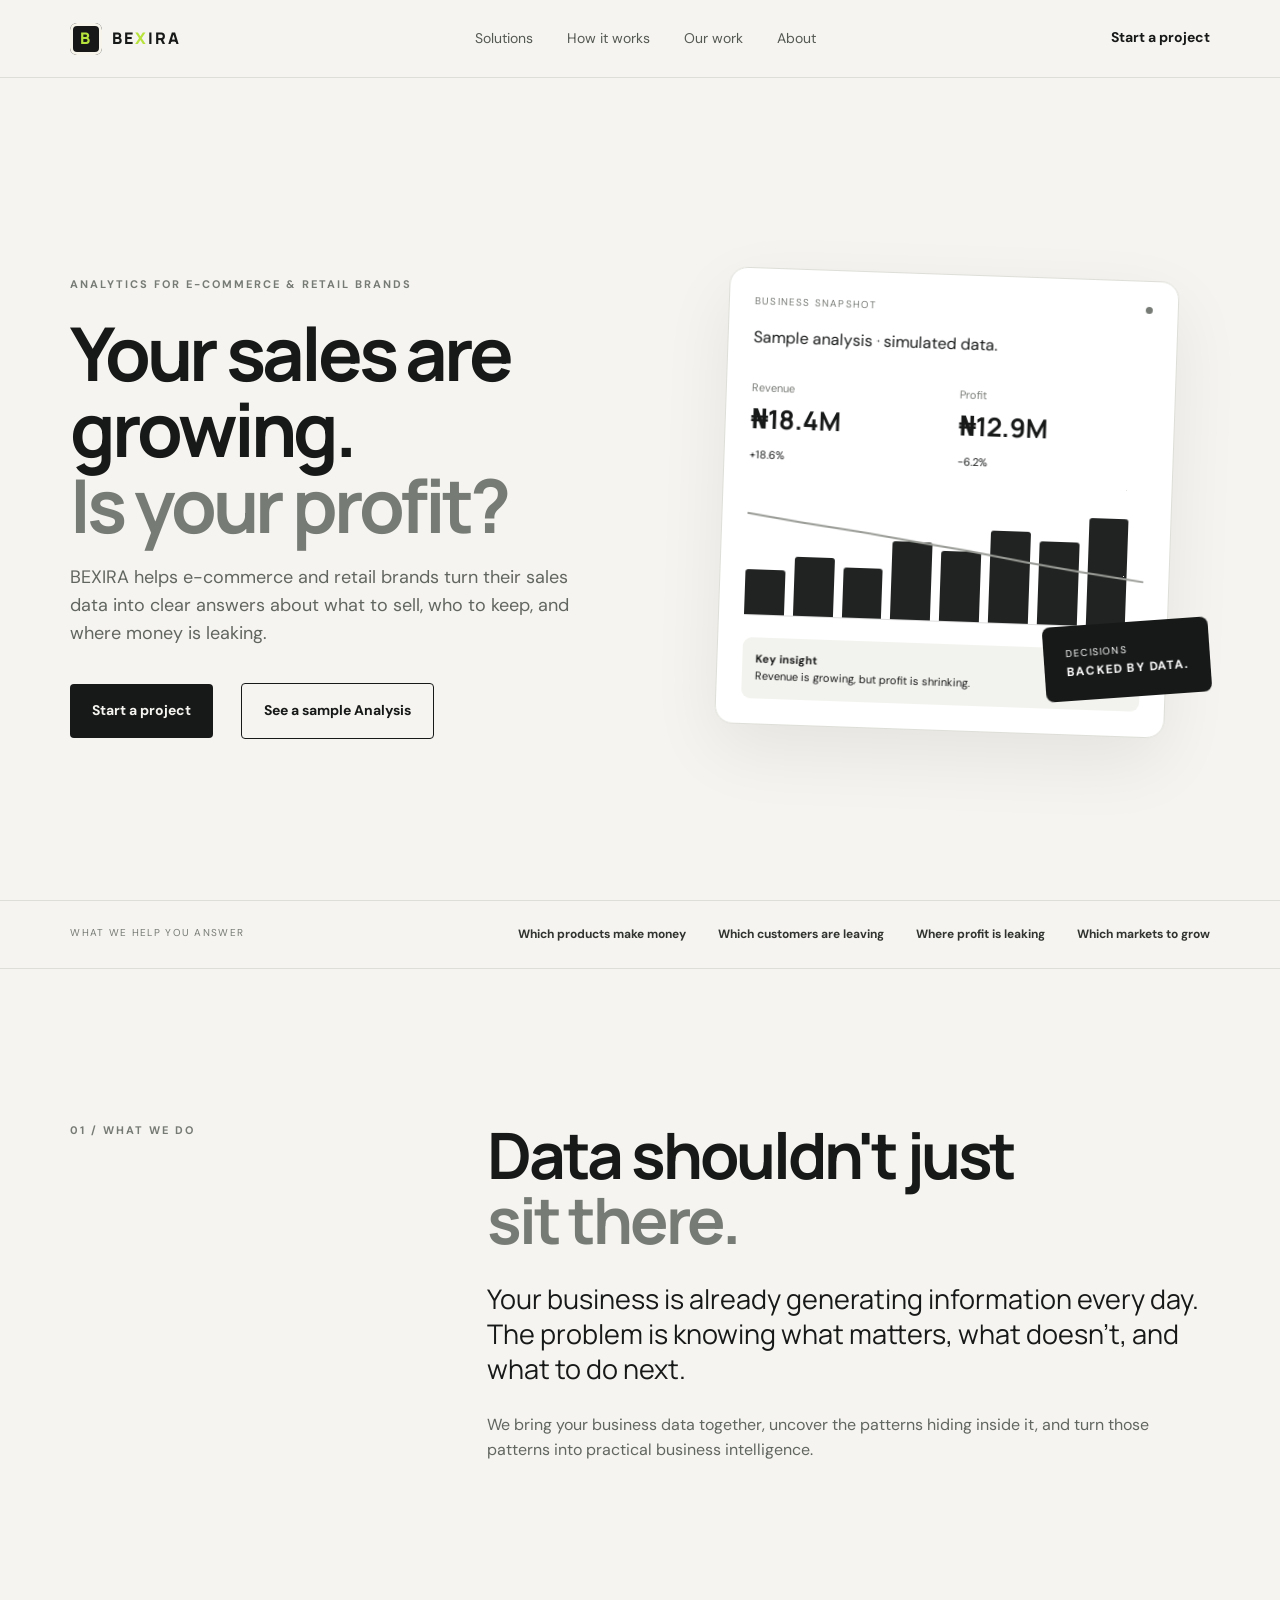
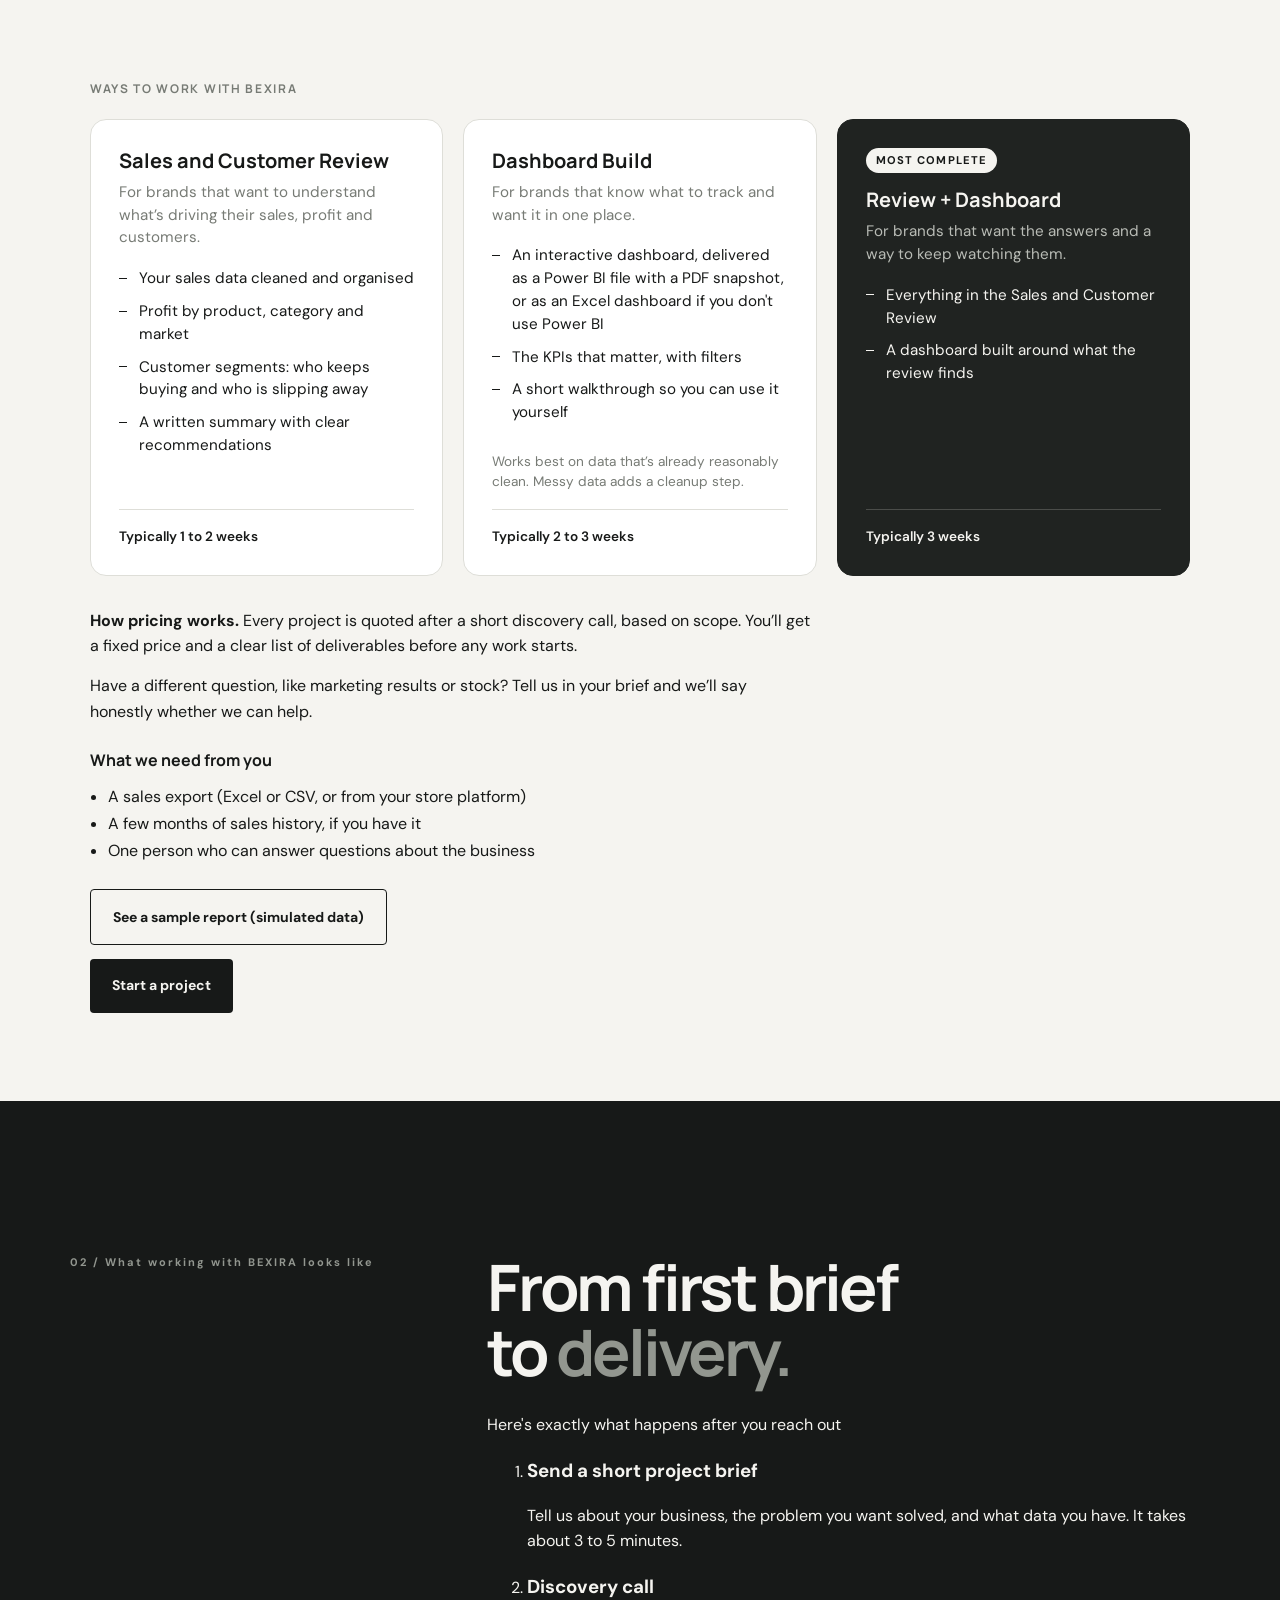
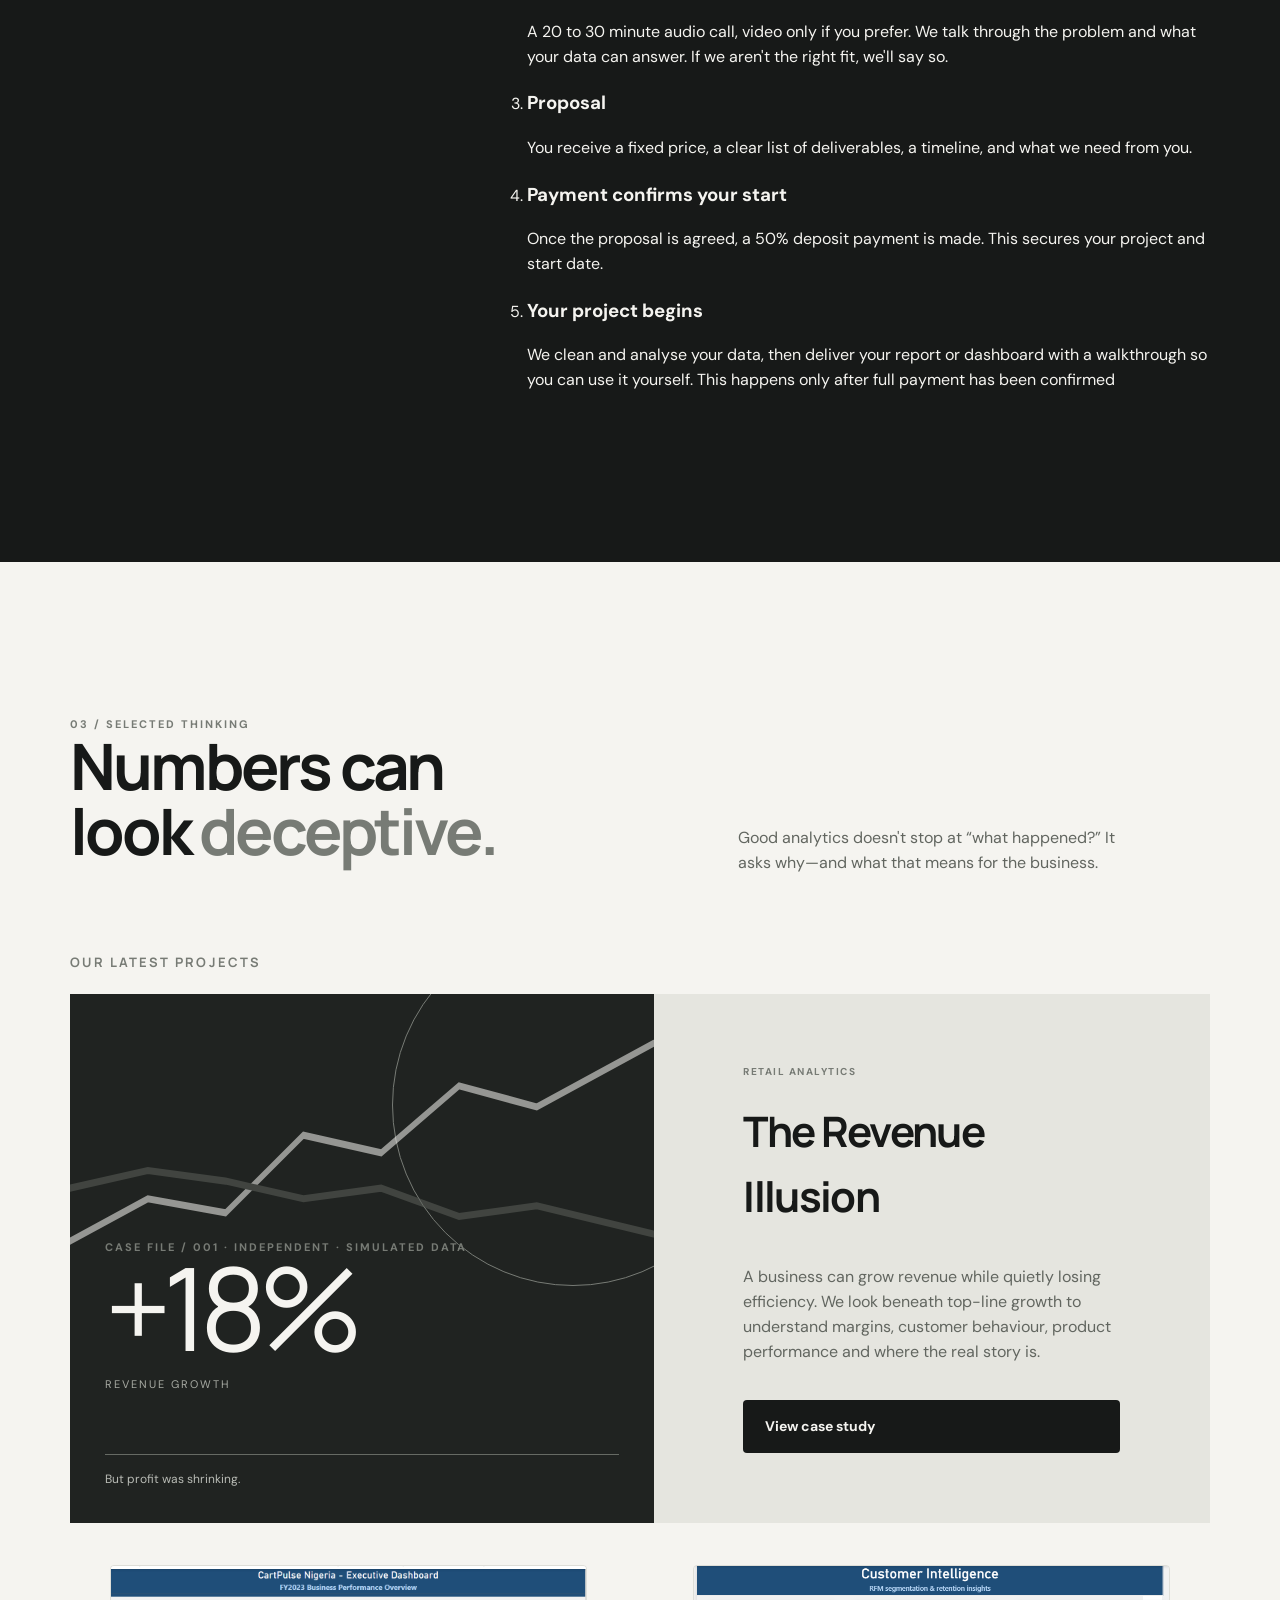
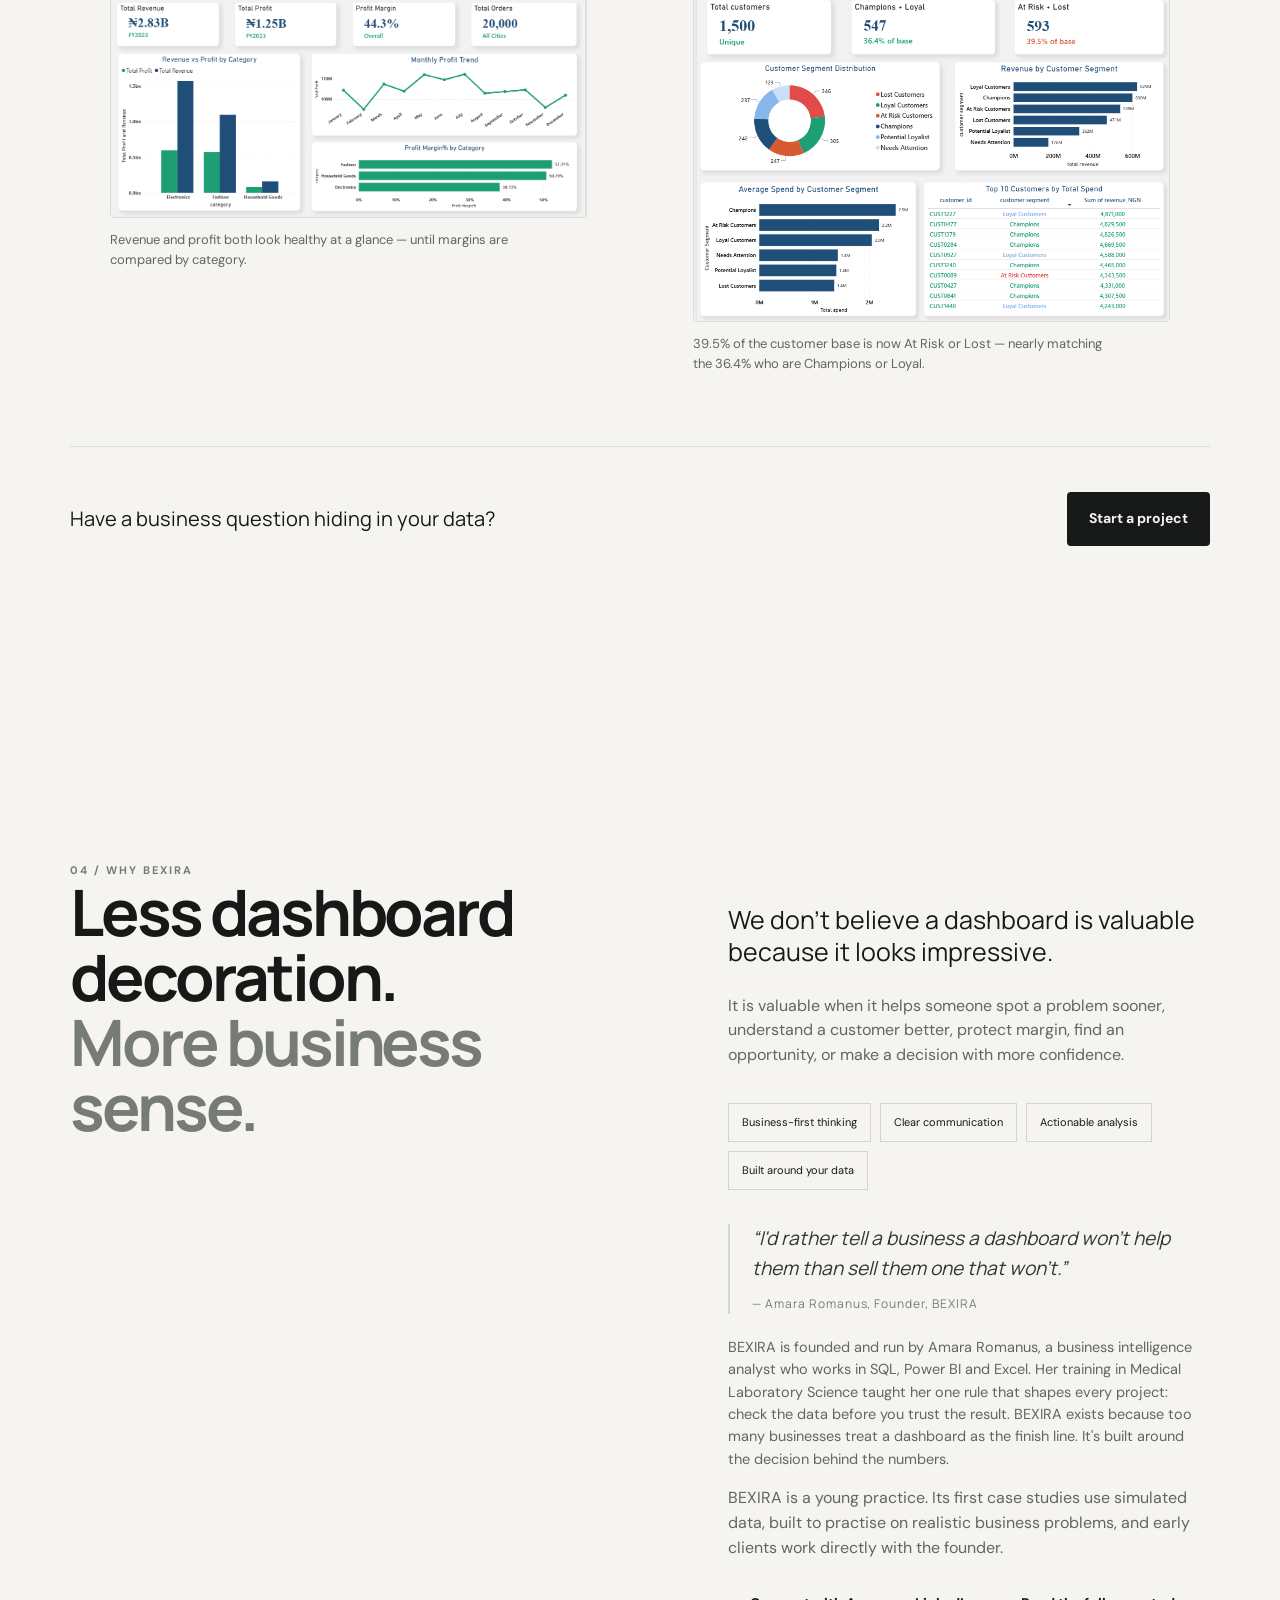
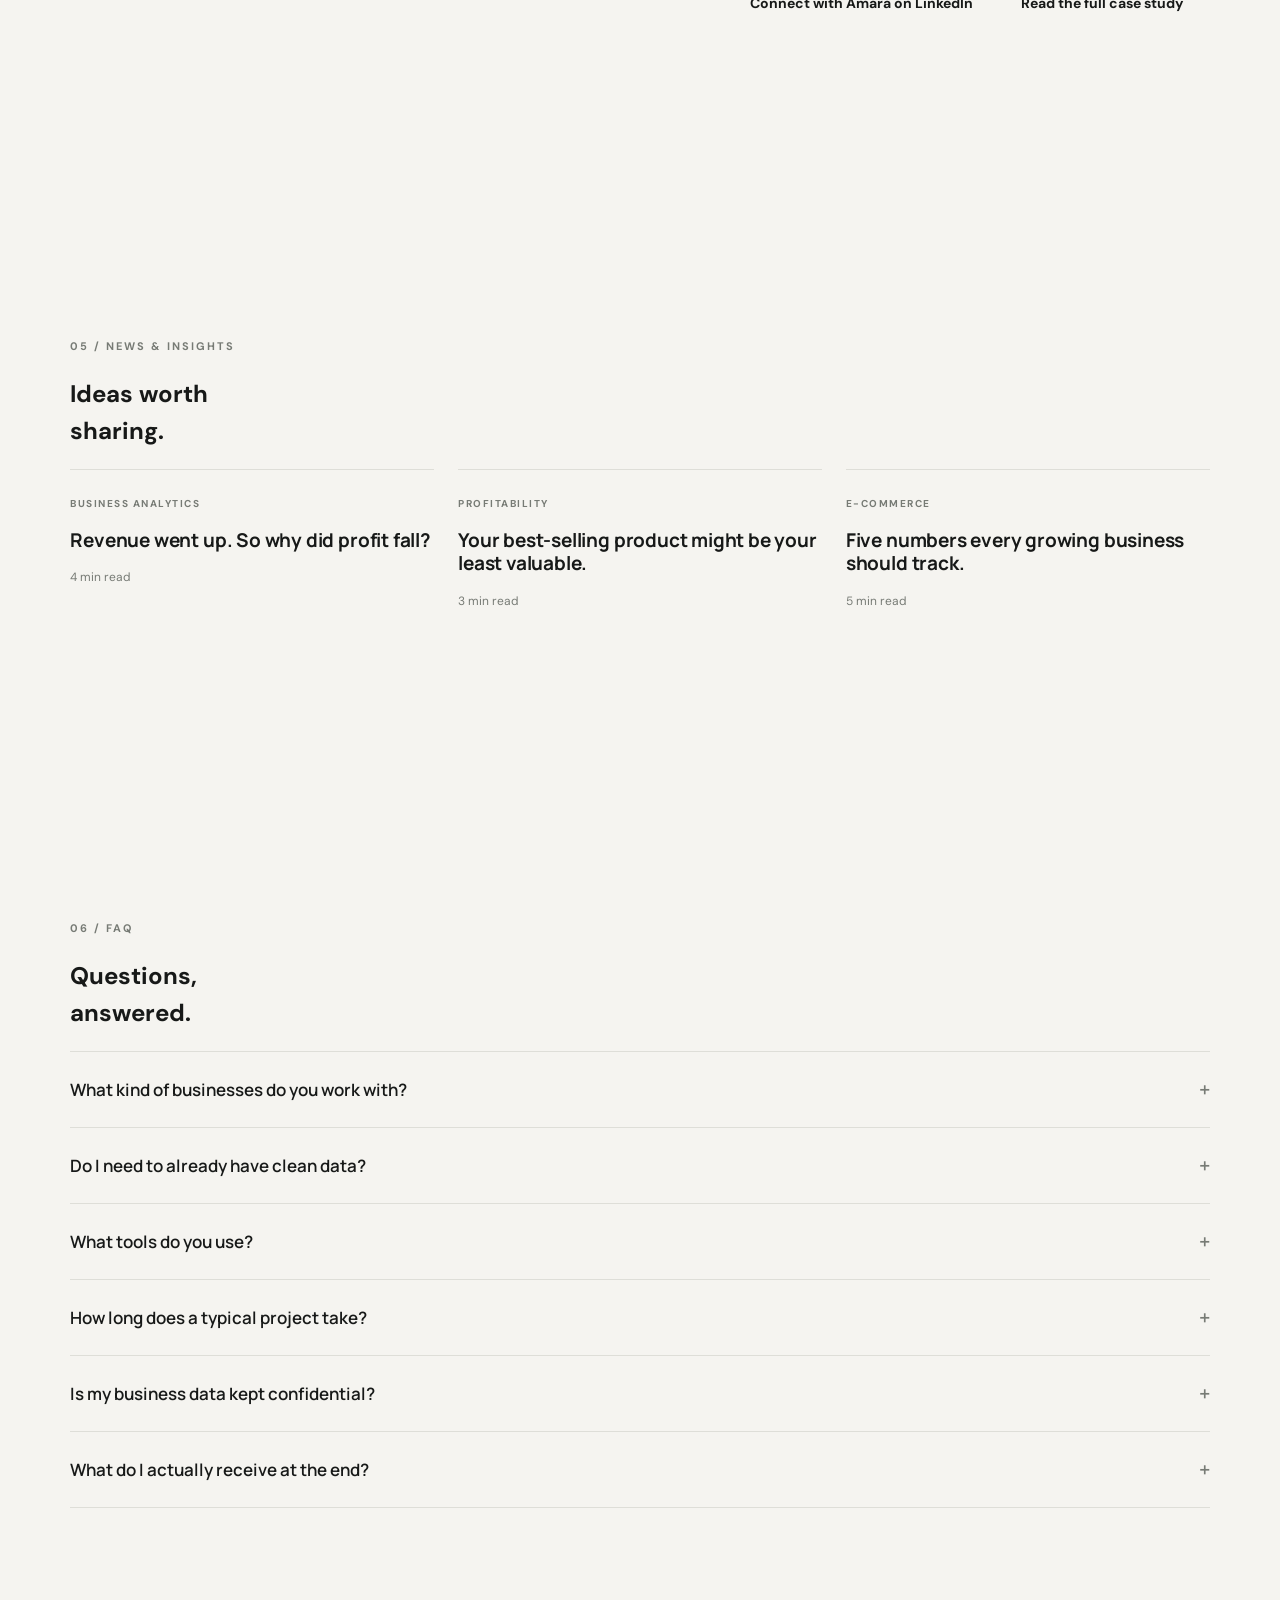
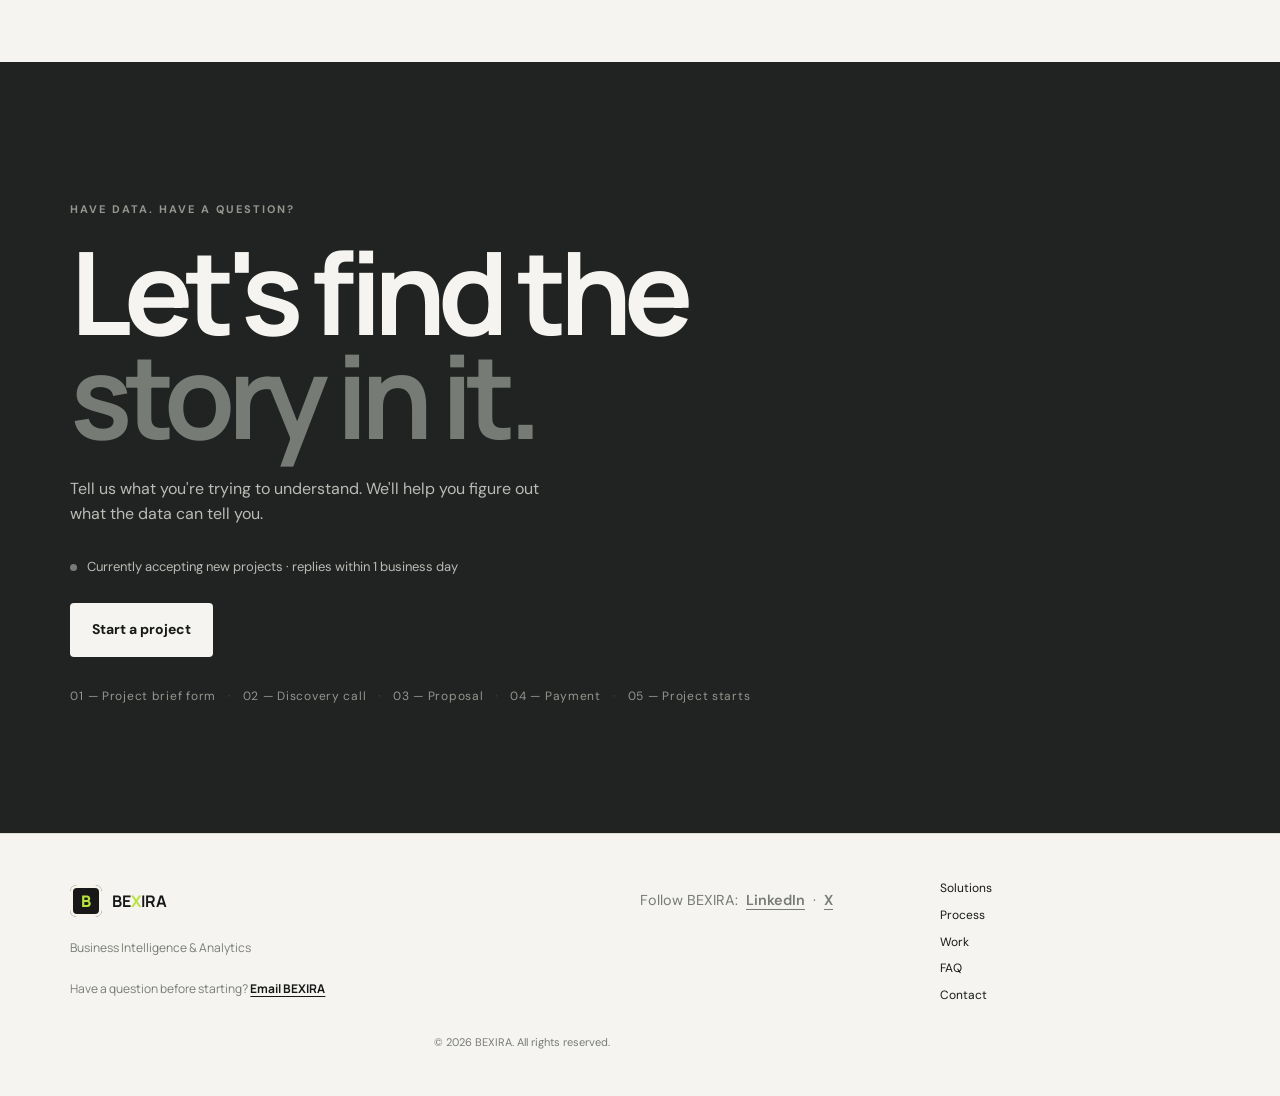
==== commit 4fc911b2: "Update index.html" ====
--- a/index.html
+++ b/index.html
@@ -133,7 +133,10 @@
         <li>One person who can answer questions about the business</li>
       </ul>
     </div>
-    
+
+    <p class="bx-sample">
+    <a class="button outline" href="assets/BEXIRA-sample-review.pdf" target="_blank" rel="noopener">See a sample report (simulated data)</a>
+    </p>
     <a class="button dark" href="start-a-project/">Start a project</a>
   </div>
 </div>
--- a/style.css
+++ b/style.css
@@ -293,3 +293,7 @@
 .bx-need ul{margin:0;padding-left:18px;line-height:1.7}
 .bx-cta{display:inline-block;margin-top:8px;padding:14px 26px;border-radius:999px;background:#171918;color:#f5f4f0;font-weight:600;text-decoration:none}
 .bx-cta:hover{background:#202321}
+
+.bx-social{margin:10px 0 0;font-size:.9rem;color:#777b75}
+.bx-social a{color:inherit;font-weight:600;text-decoration:none;margin:0 4px;border-bottom:1px solid currentColor}
+.bx-social a:hover{color:#171918}
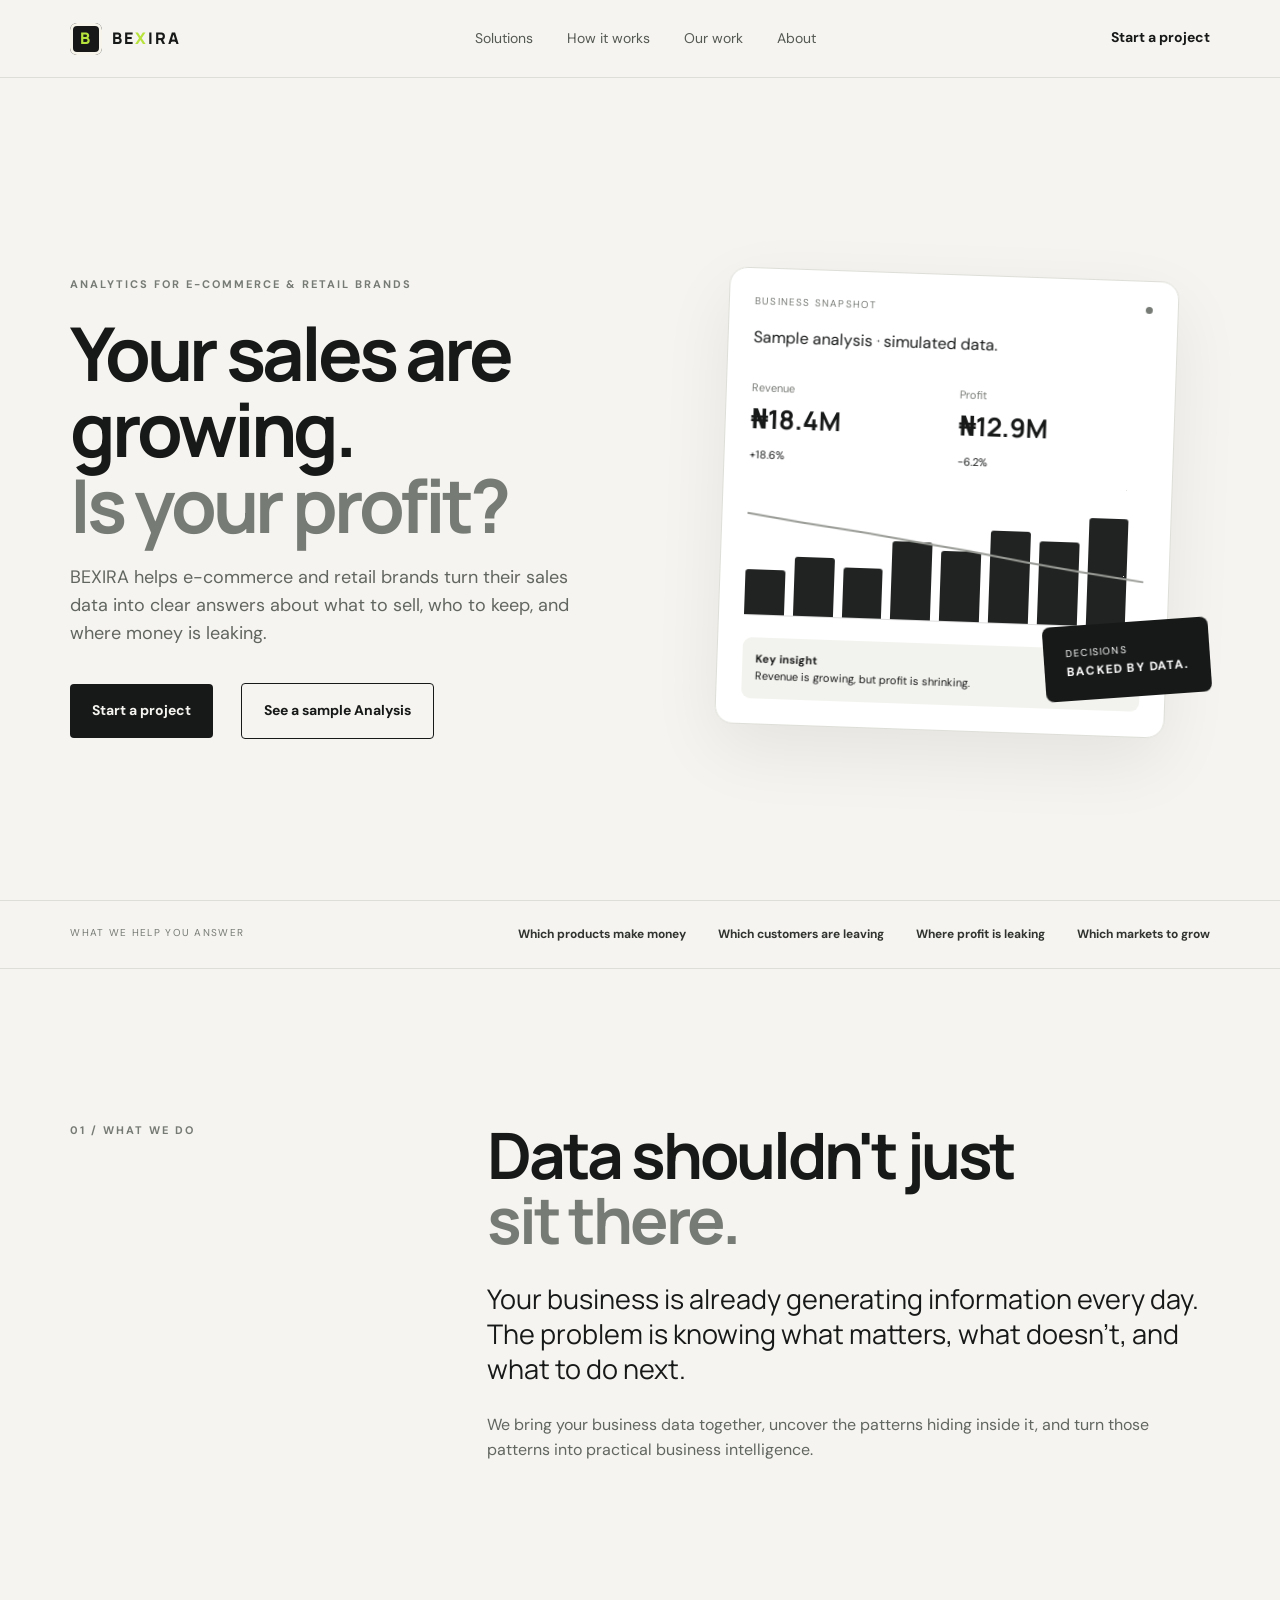
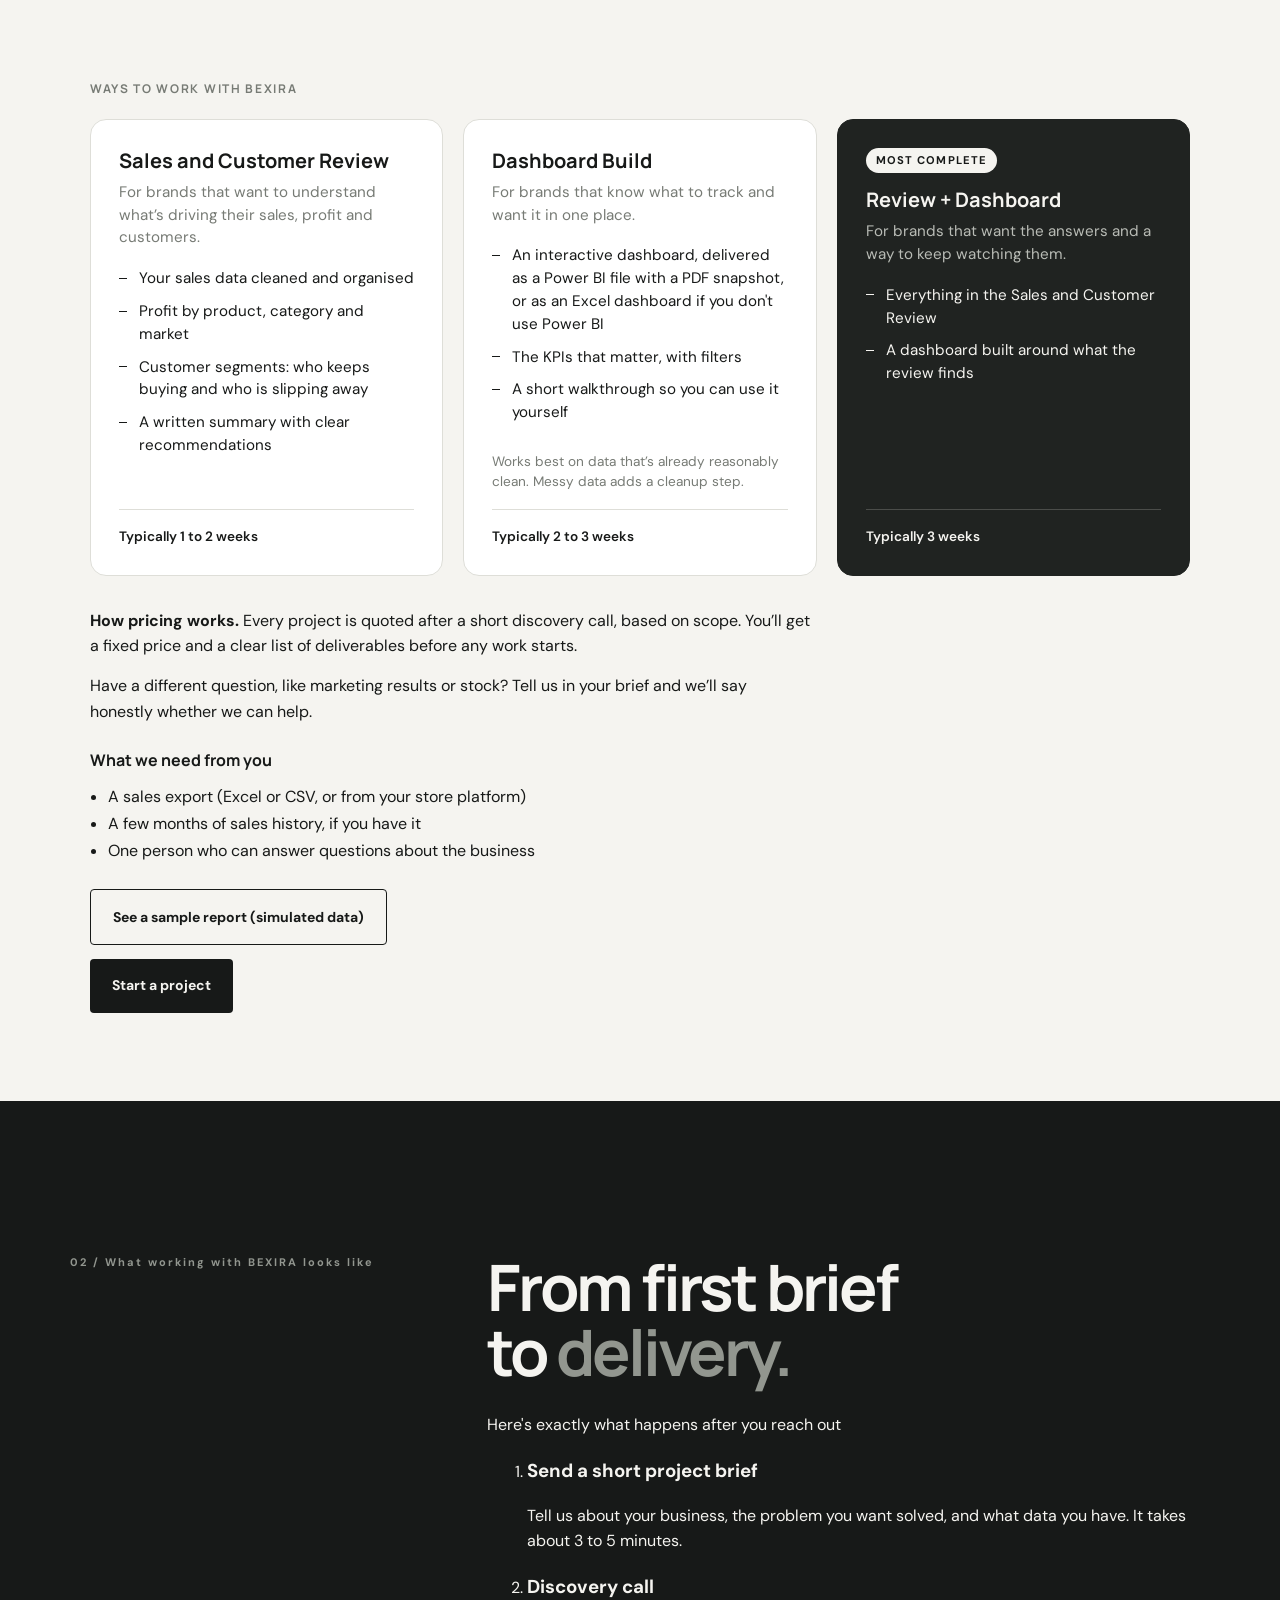
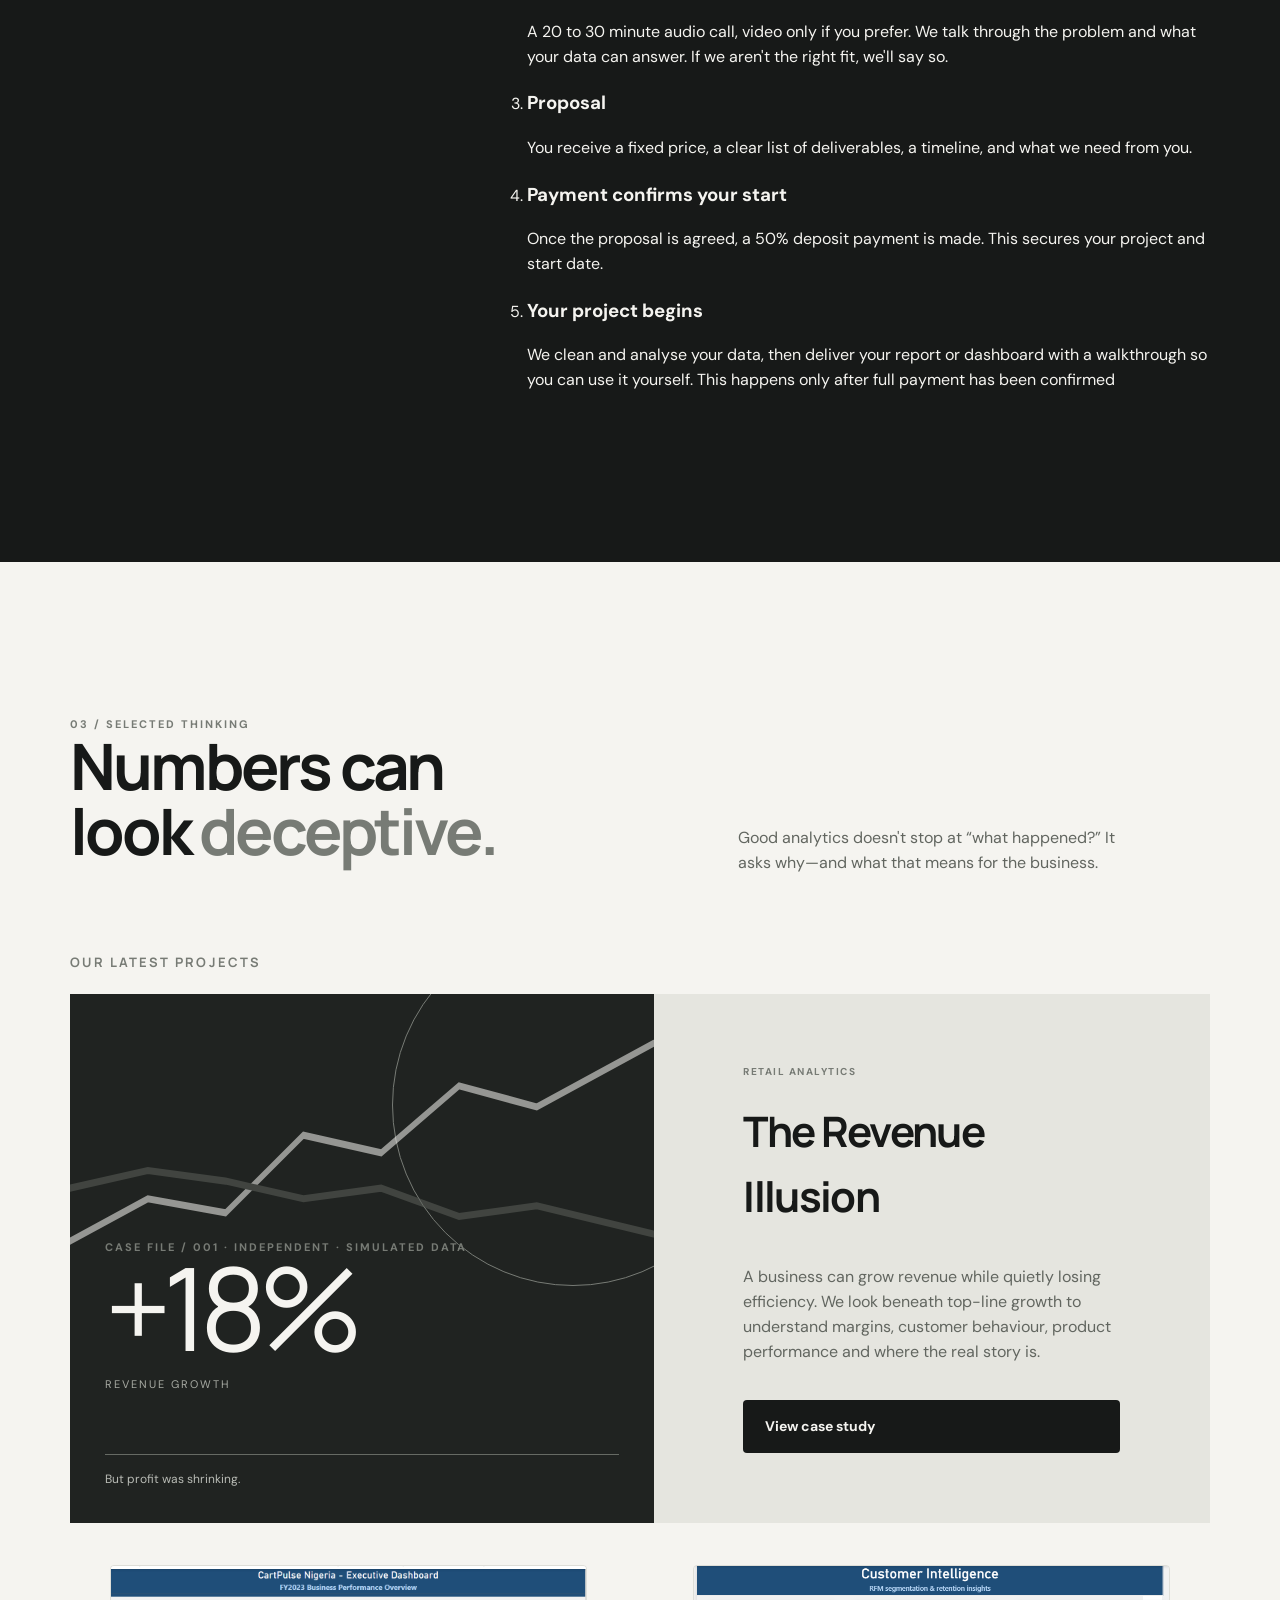
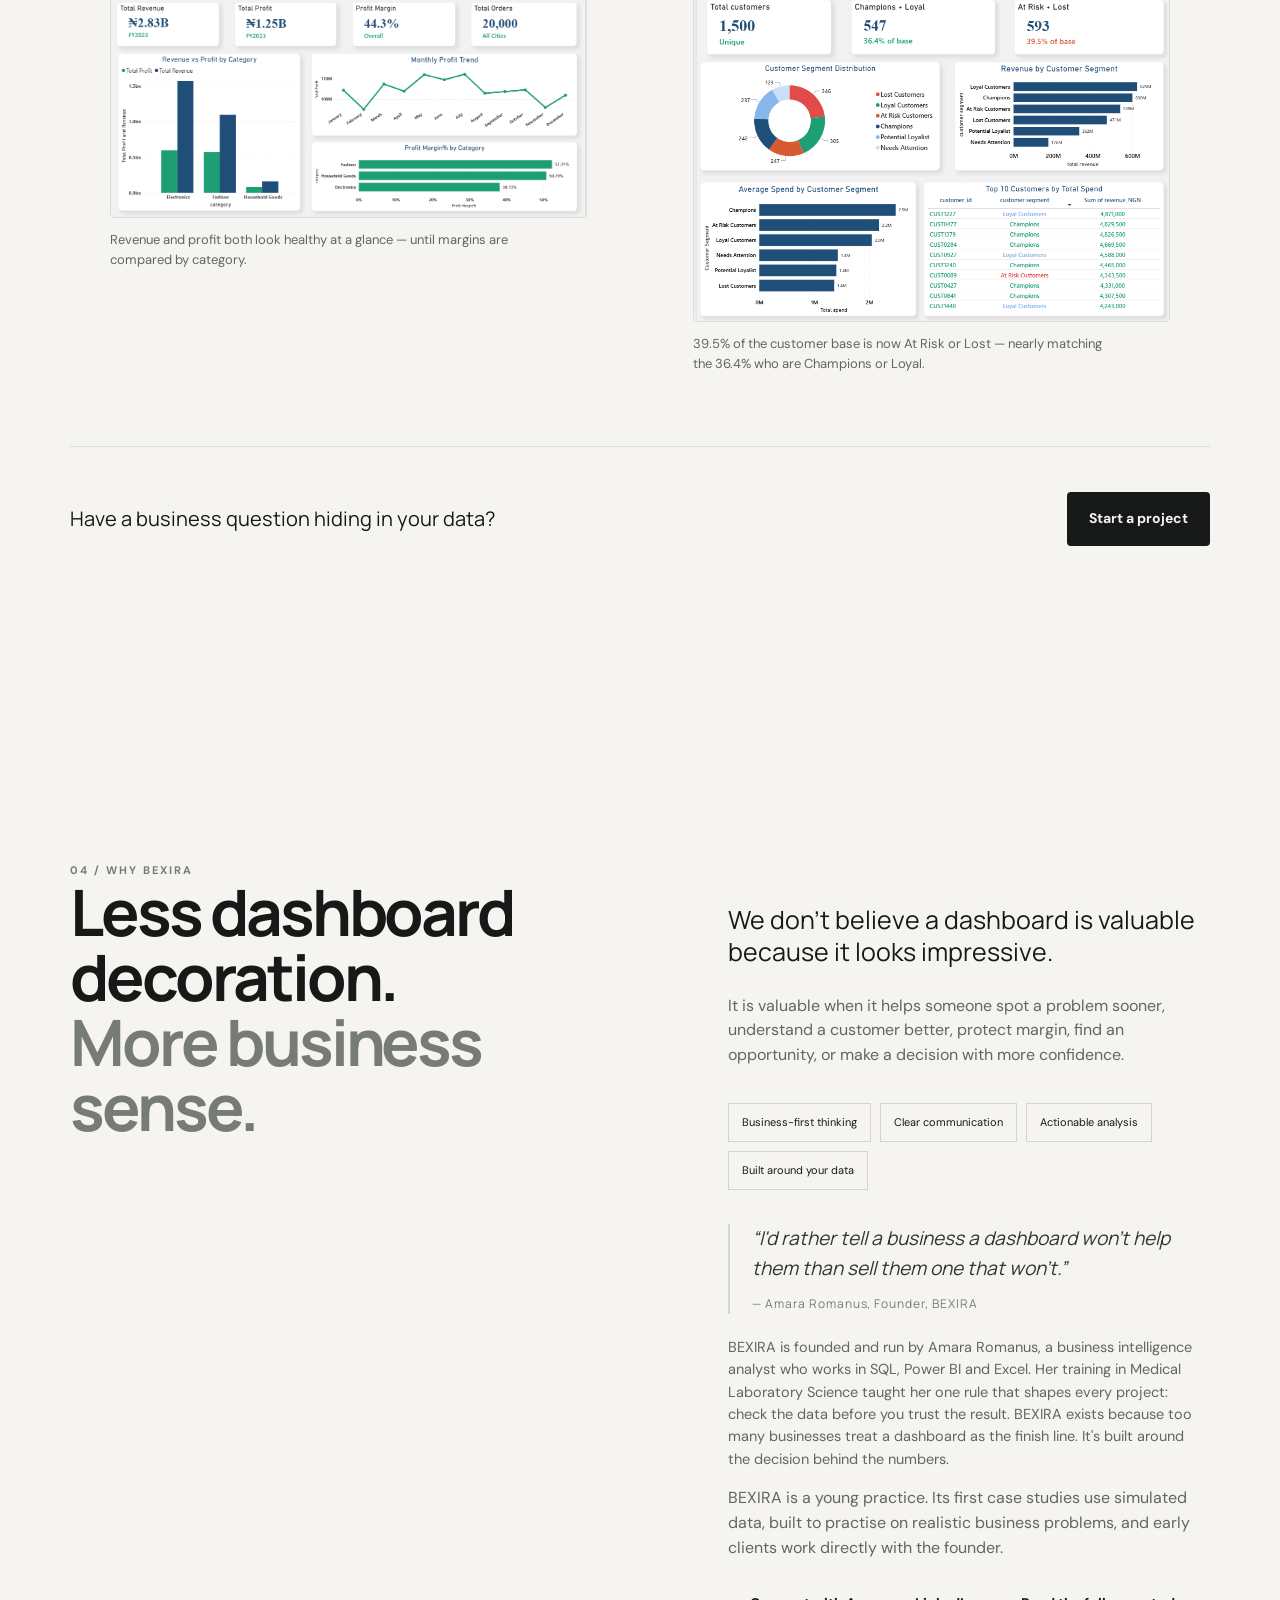
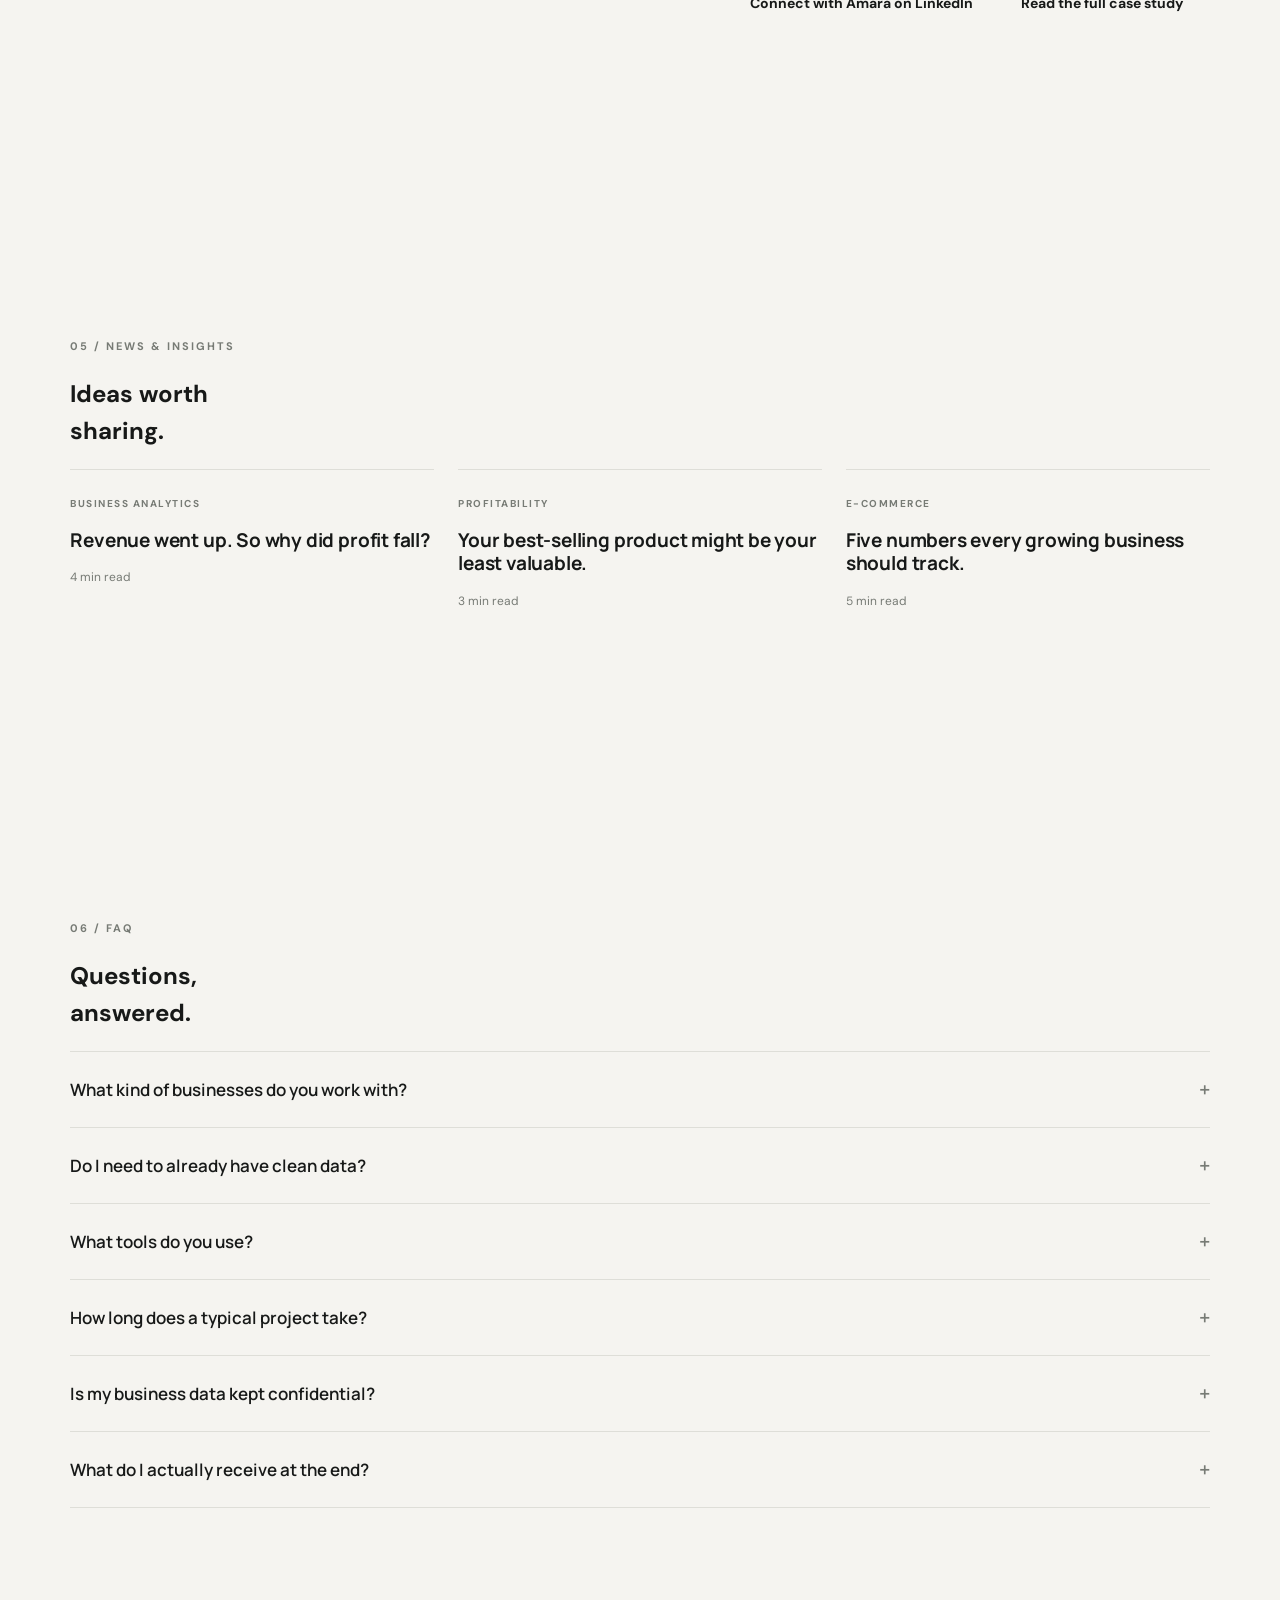
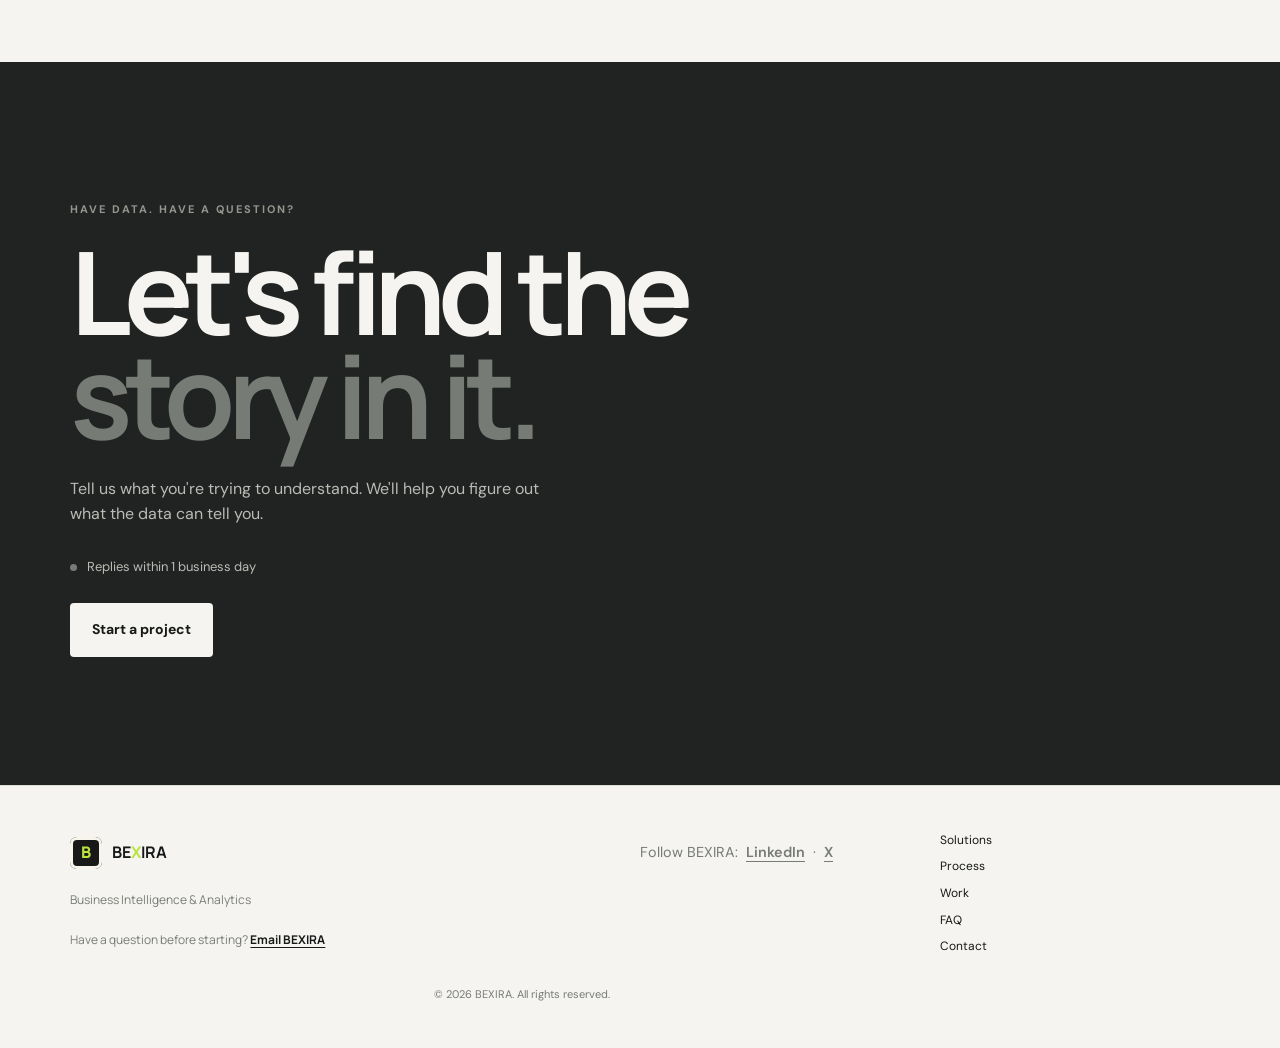
==== commit 03946140: "Update index.html" ====
--- a/index.html
+++ b/index.html
@@ -254,7 +254,7 @@
       <div class="faq-list">
         <details class="faq-item"><summary>What kind of businesses do you work with?</summary><p>Growing businesses with sales, customer or product data — especially e-commerce and retail, though we take on other data-rich businesses too.</p></details>
         <details class="faq-item"><summary>Do I need to already have clean data?</summary><p>No. Cleaning and structuring messy data is part of what we do — it's usually the first step, not a prerequisite.</p></details>
-        <details class="faq-item"><summary>What tools do you use?</summary><p>Power BI, Excel, SQL, Python and Tableau, depending on what fits the project and how you want to keep using the output afterward.</p></details>
+        <details class="faq-item"><summary>What tools do you use?</summary><p>Power BI, Excel, SQL, Python, depending on what fits the project and how you want to keep using the output afterward.</p></details>
         <details class="faq-item"><summary>How long does a typical project take?</summary><p>It depends on scope, but most dashboard and analysis projects take one to three weeks from data handoff to delivery.</p></details>
         <details class="faq-item"><summary>Is my business data kept confidential?</summary><p>Yes. Your data and findings are treated as confidential and are never shared, reused or referenced without your permission.</p></details>
         <details class="faq-item"><summary>What do I actually receive at the end?</summary><p>A decision-ready dashboard, a written summary of what the data shows, and clear recommendations you can act on — not just charts.</p></details>
@@ -266,9 +266,8 @@
         <p class="eyebrow">HAVE DATA. HAVE A QUESTION?</p>
         <h2>Let's find the<br><em>story in it.</em></h2>
         <p>Tell us what you're trying to understand. We'll help you figure out what the data can tell you.</p>
-        <div class="availability"><span class="live-dot"></span>Currently accepting new projects · replies within 1 business day</div>
+        <div class="availability"><span class="live-dot"></span>Replies within 1 business day</div>
         <a class="button light" href="start-a-project/">Start a project</a>
-        <div class="next-steps"><span>01 — Project brief form</span><span>02 — Discovery call</span><span>03 — Proposal</span><span>04 — Payment</span><span>05 — Project starts</span></div>
       </div>
     </section>
   </main>
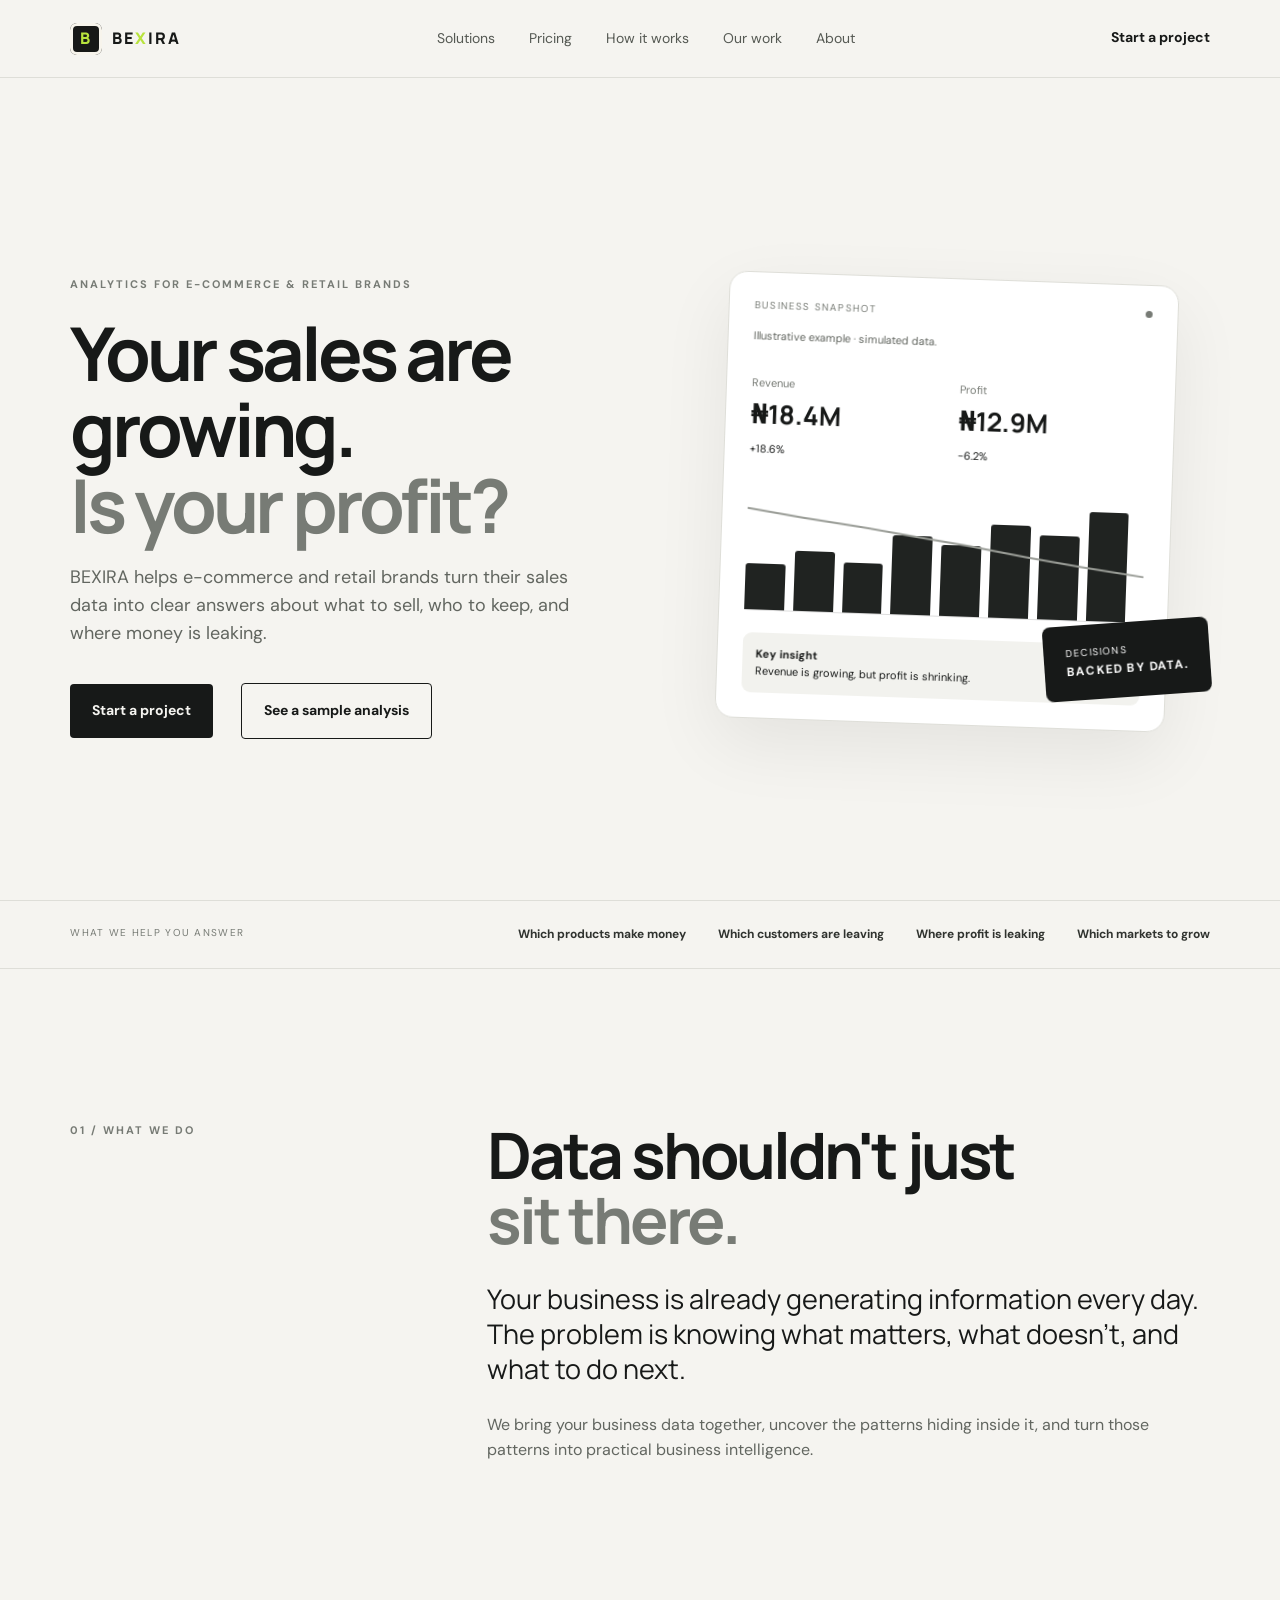
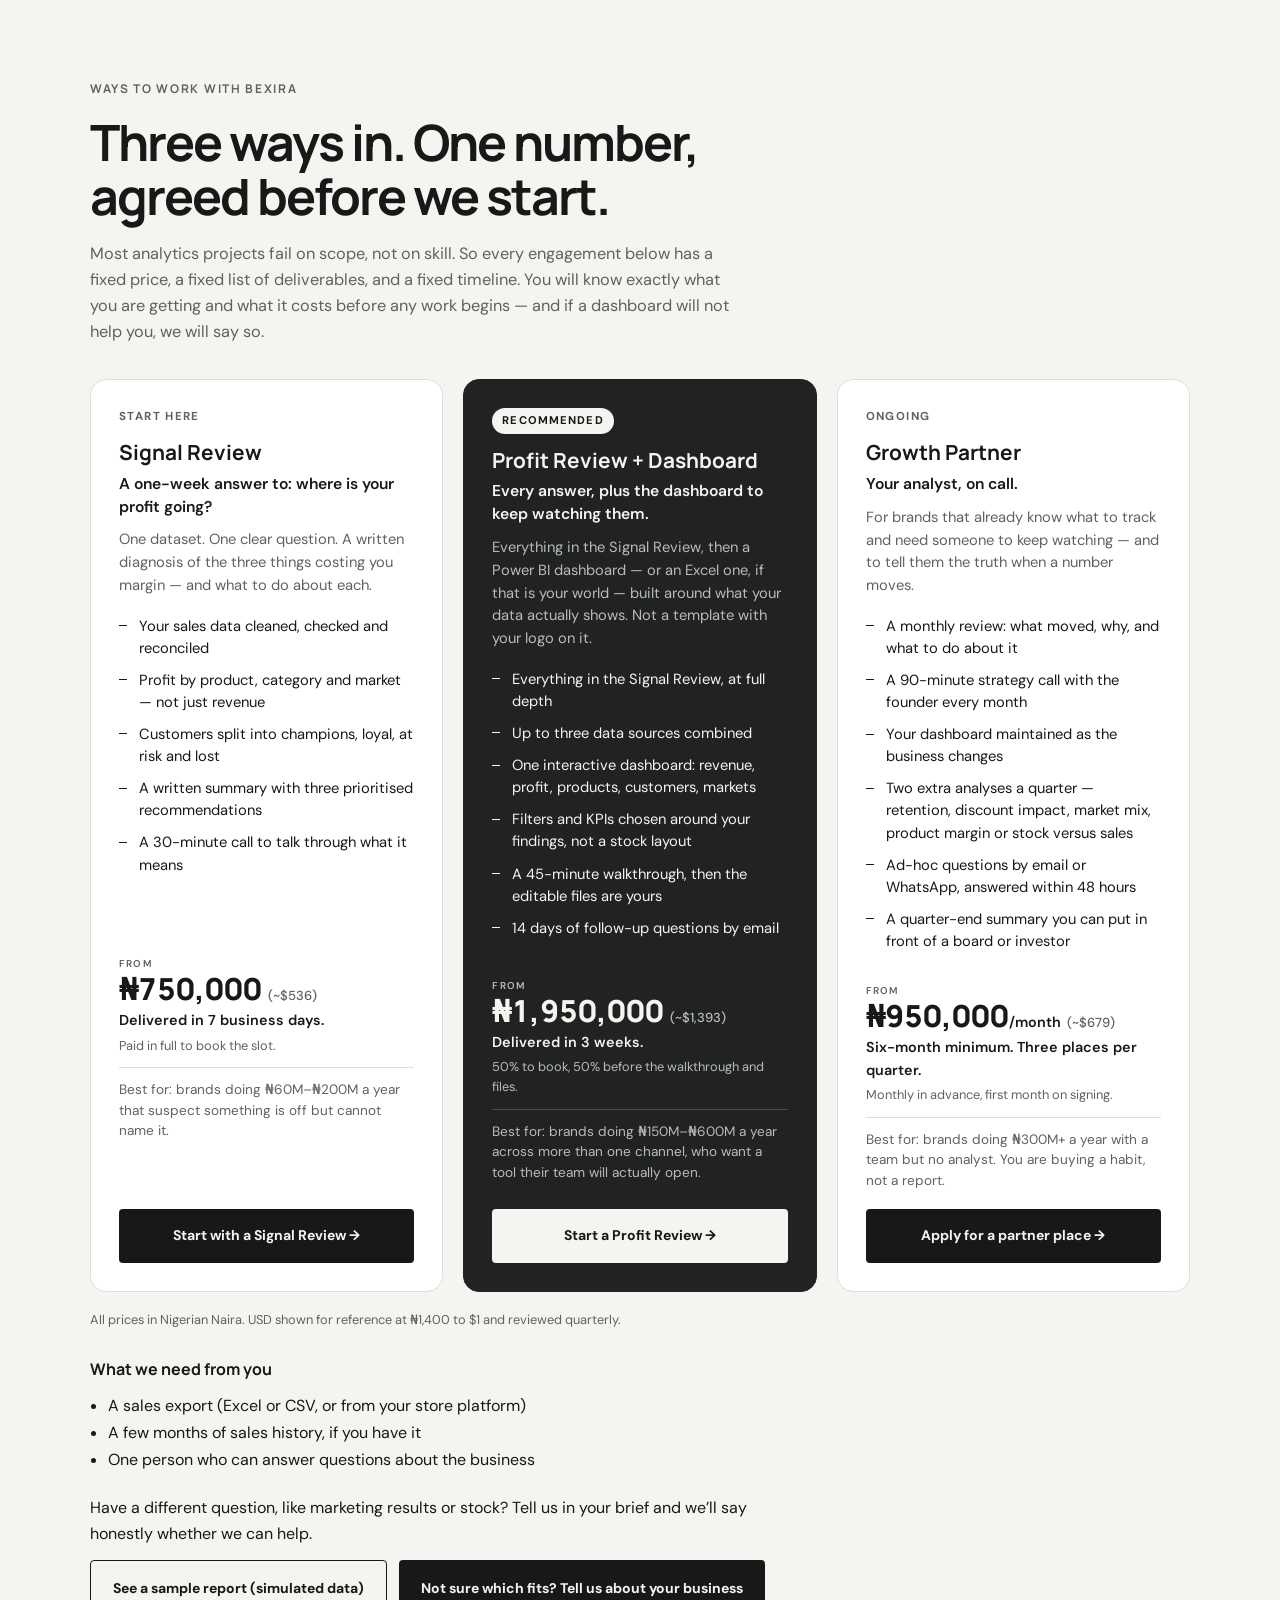
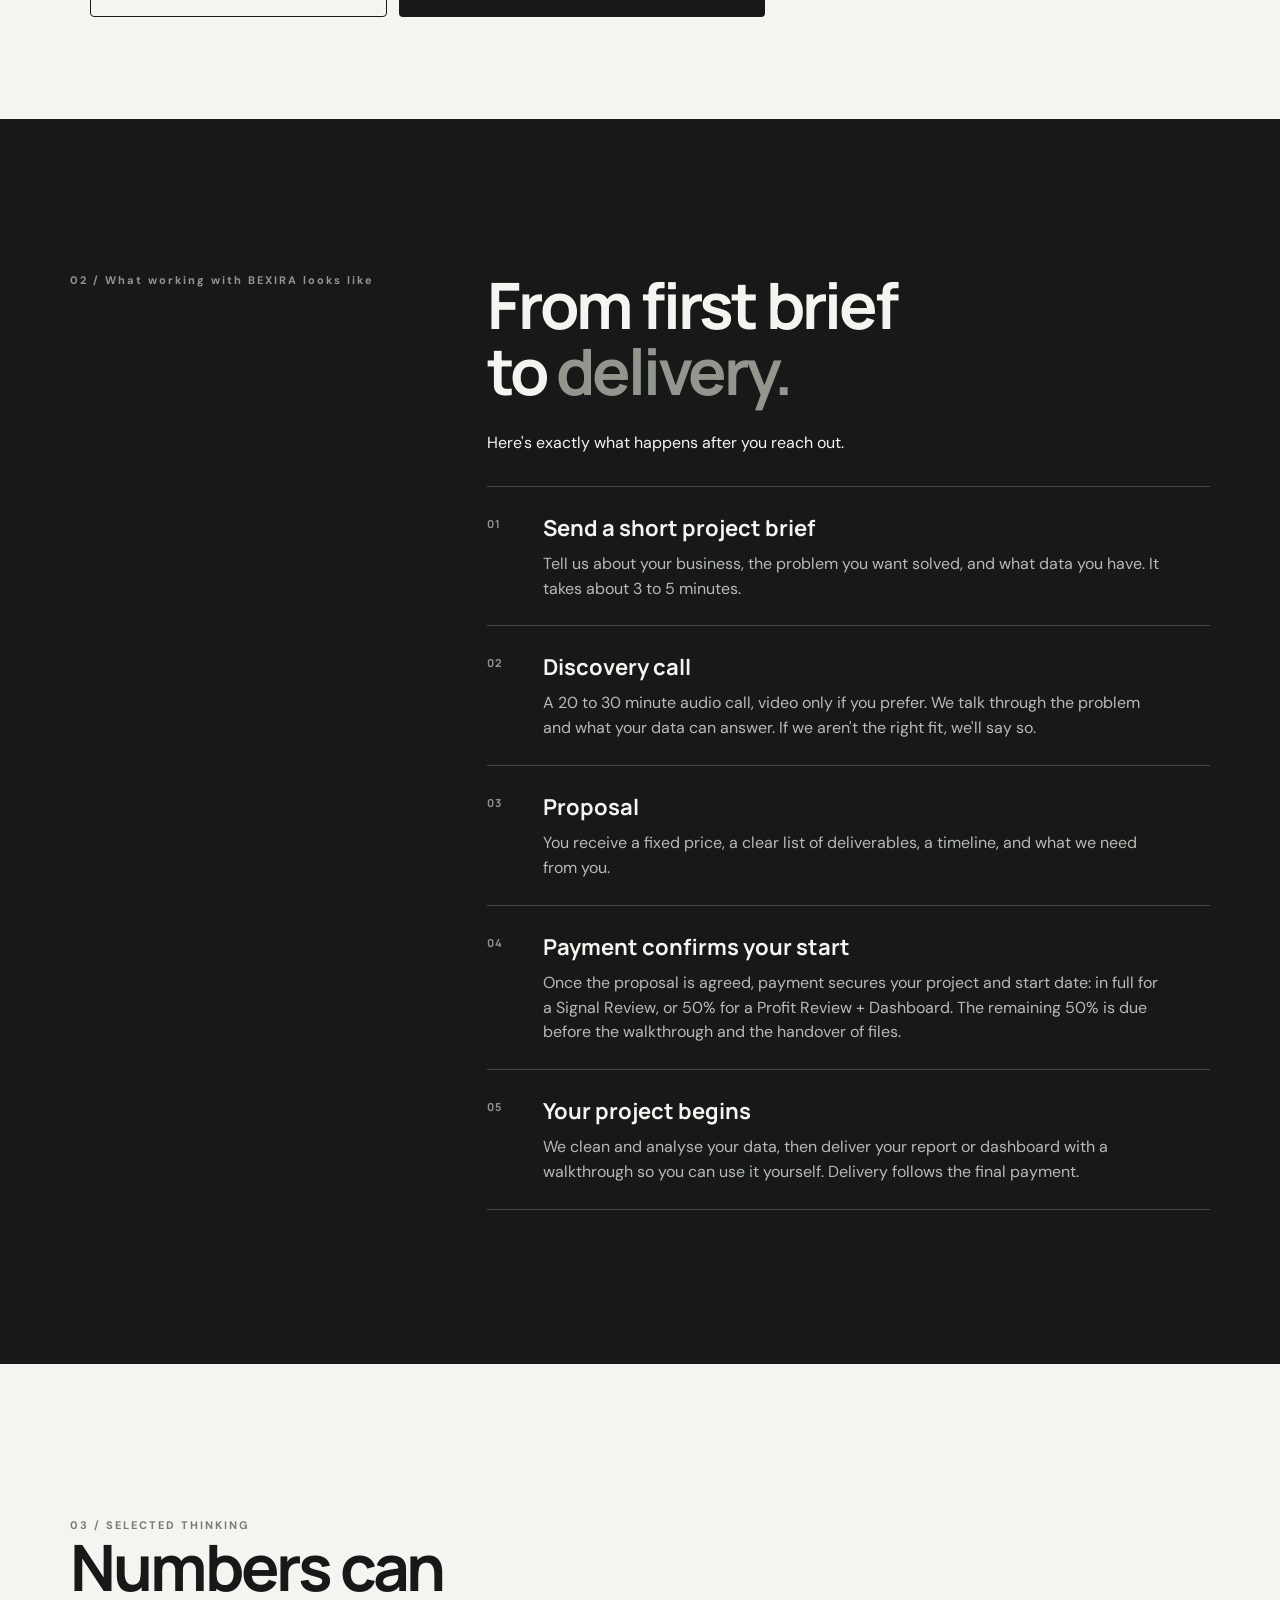
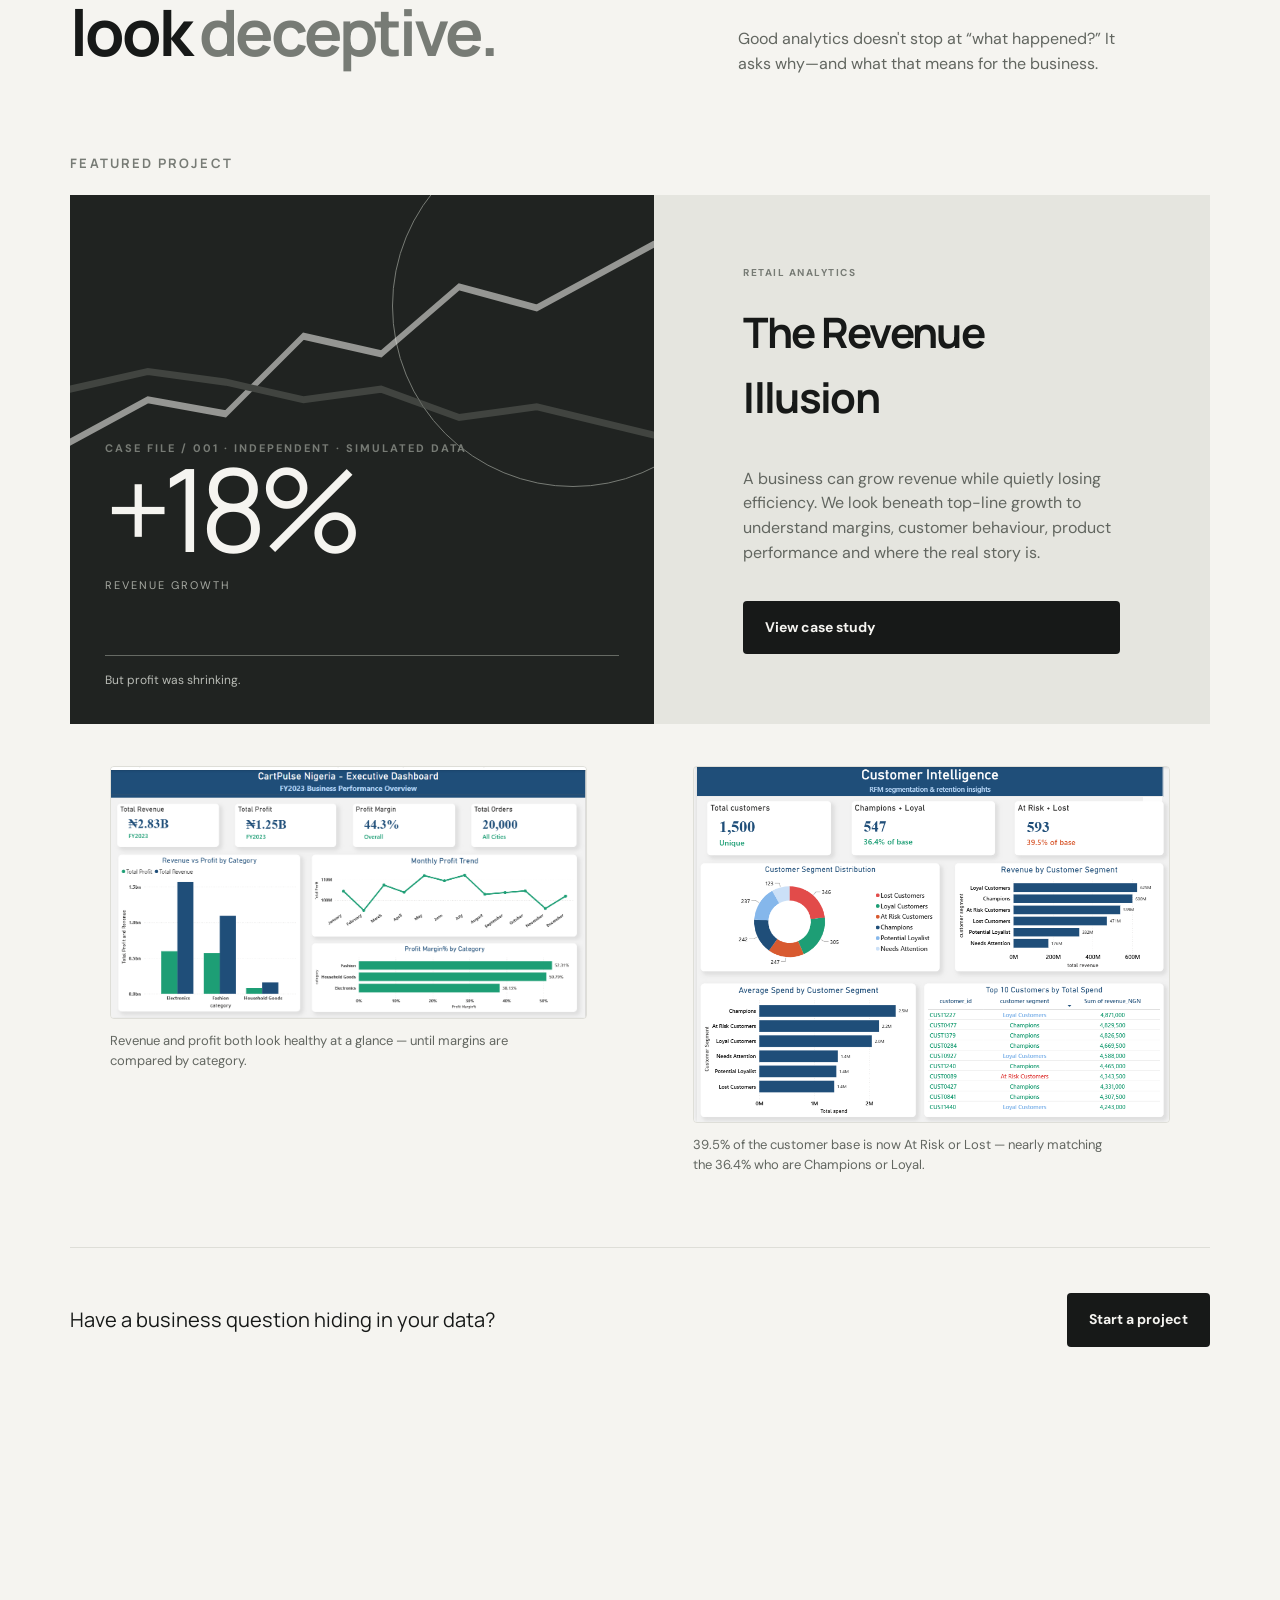
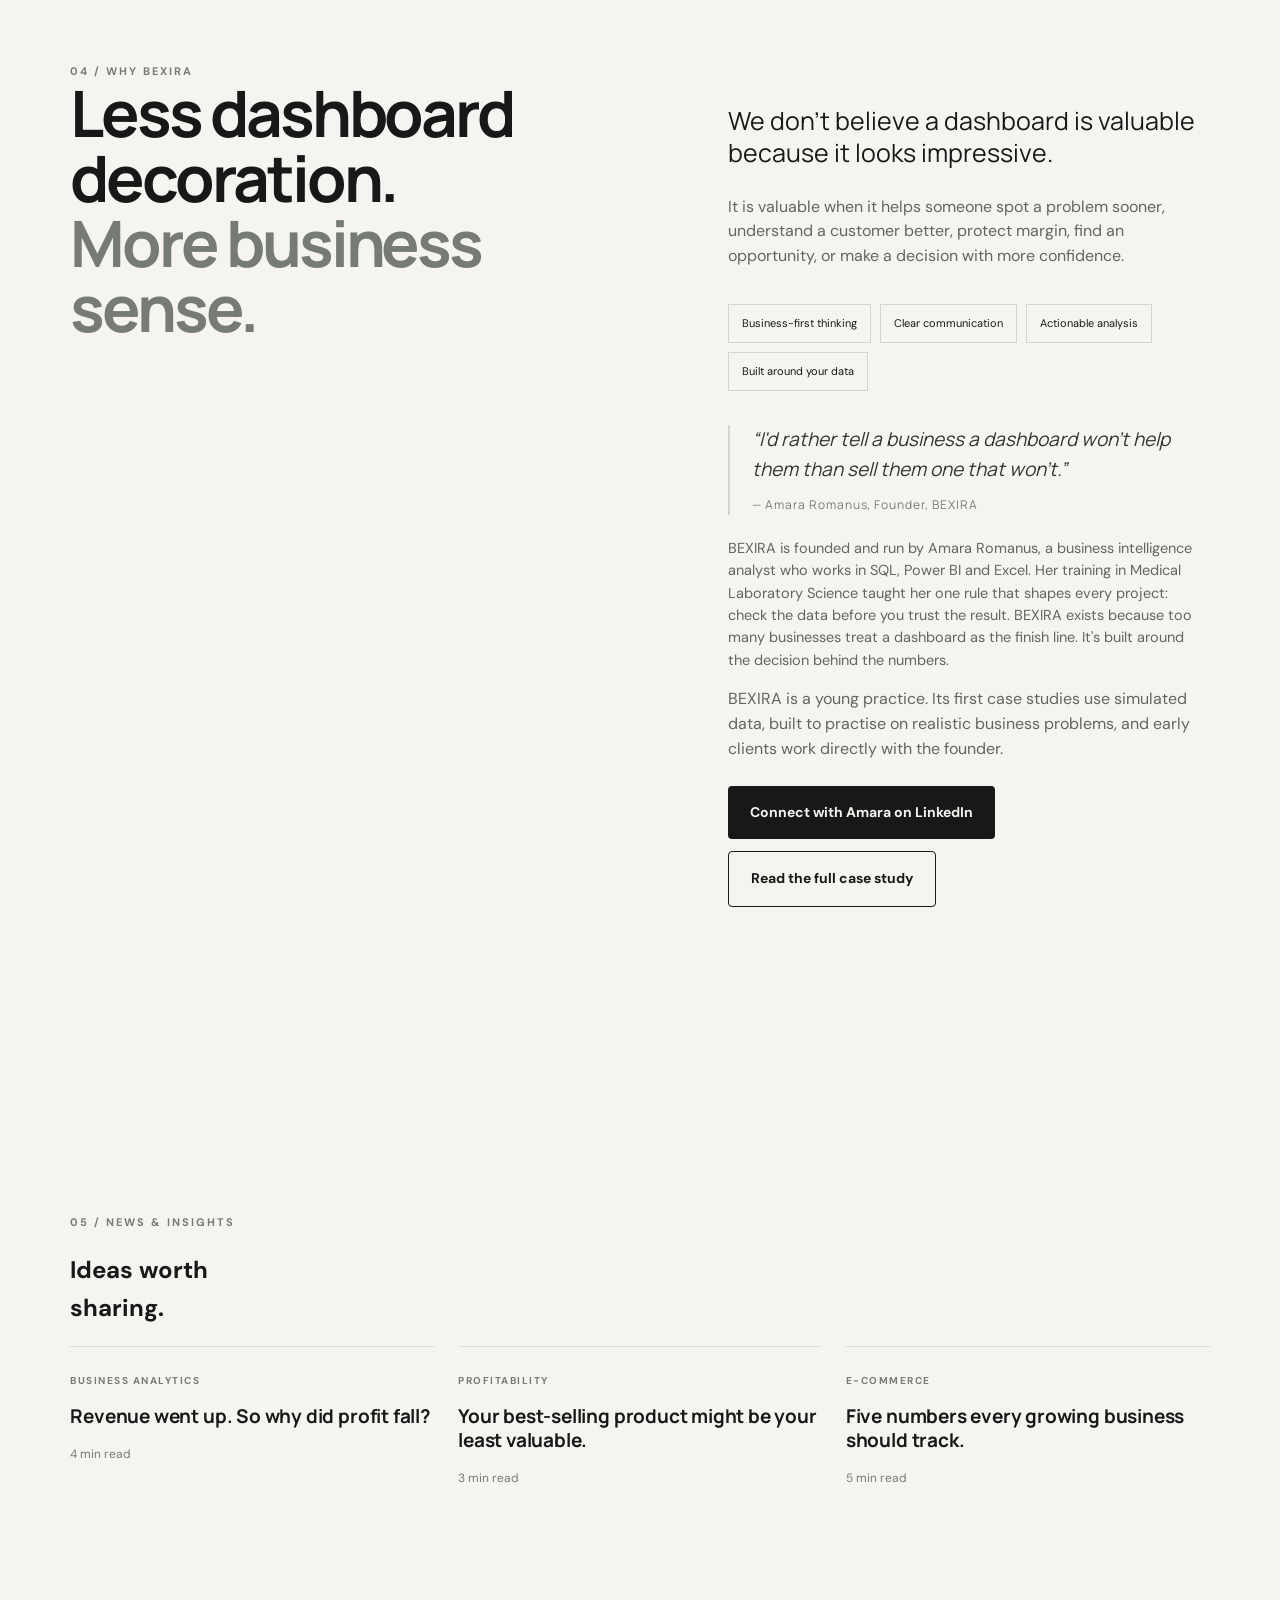
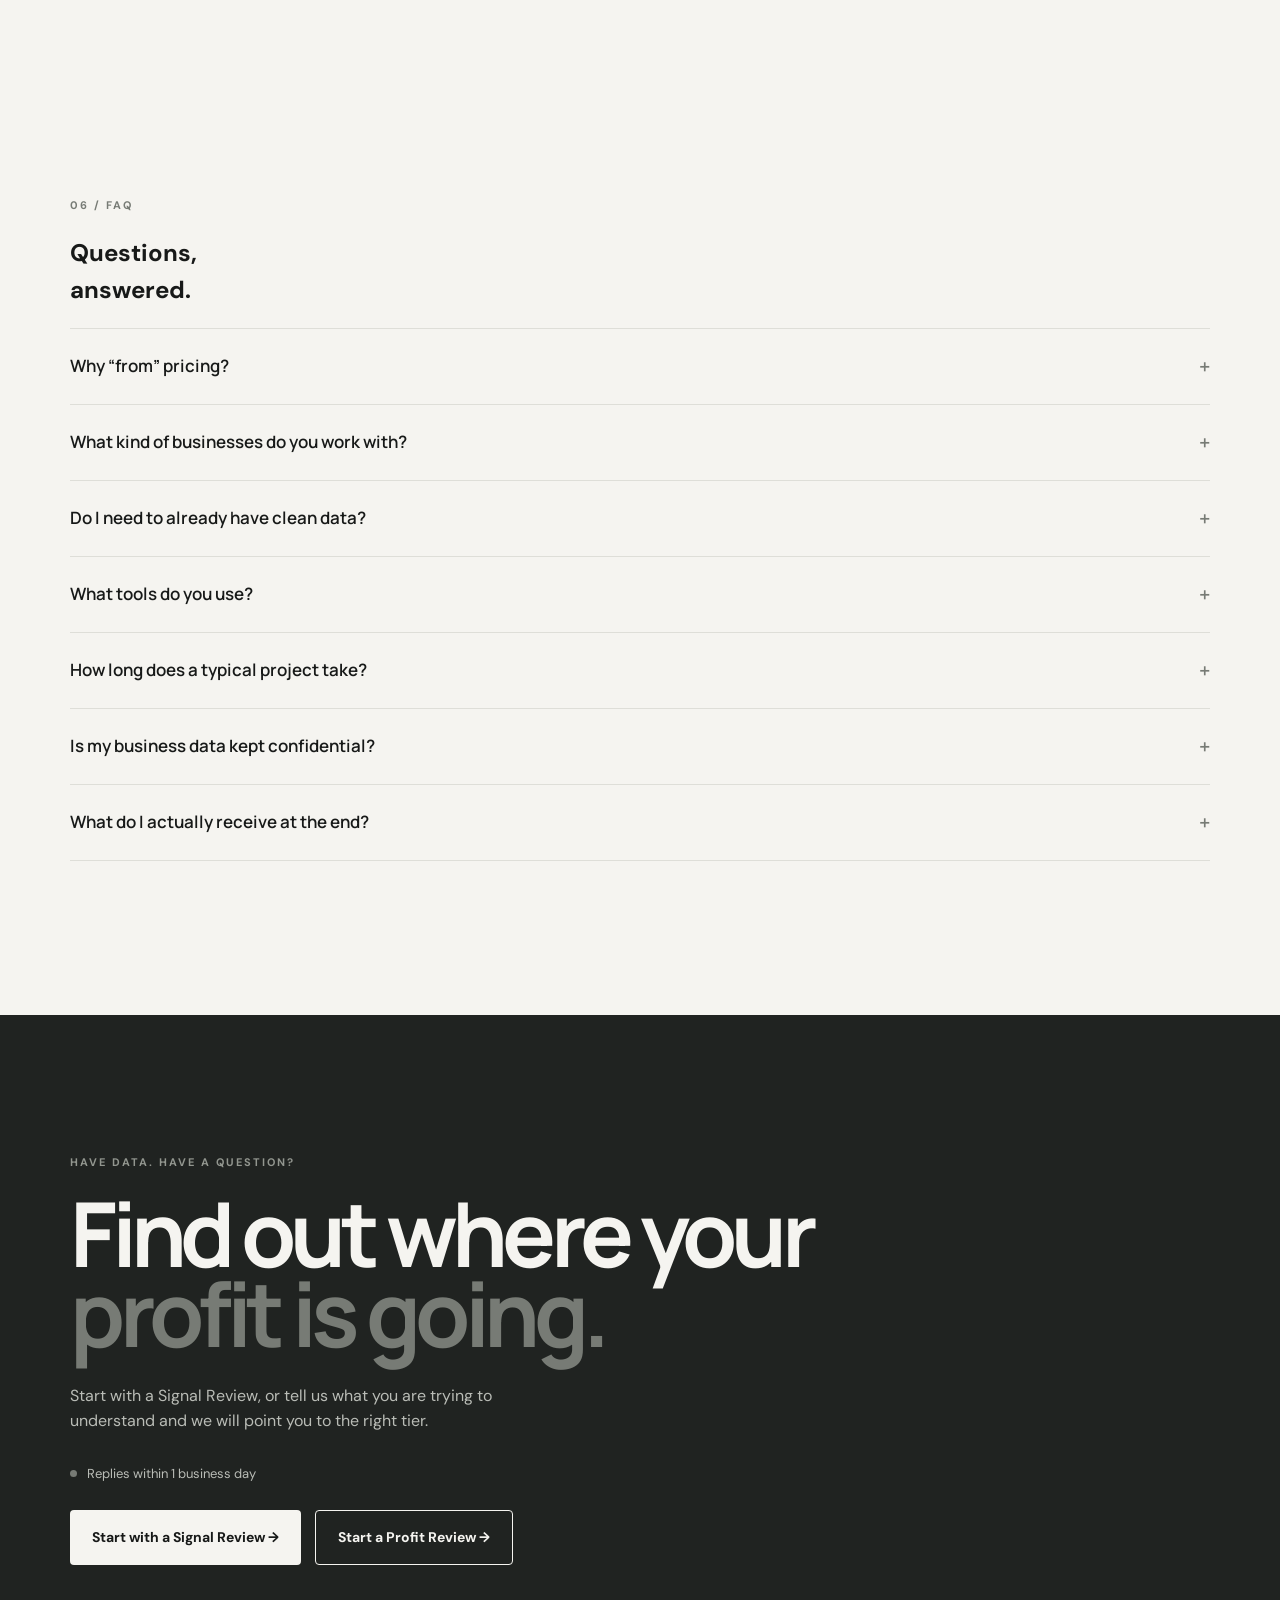
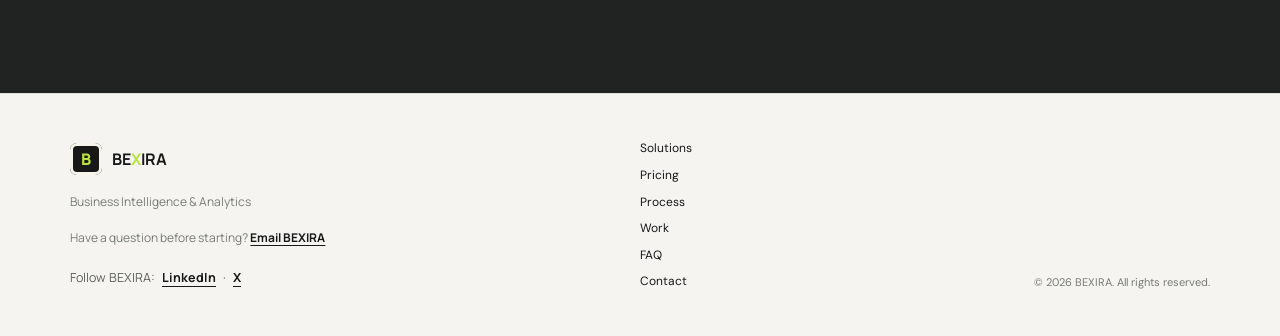
==== commit 61232f29: "Add files via upload" ====
--- a/index.html
+++ b/index.html
@@ -3,18 +3,87 @@
 <head>
   <meta charset="UTF-8">
   <meta name="viewport" content="width=device-width, initial-scale=1.0">
-  <meta name="description" content="BEXIRA helps businesses turn messy data into clear, actionable decisions through business intelligence, analytics and custom dashboards.">
-  <title>BEXIRA — Business Intelligence & Analytics</title>
+  <meta name="description" content="Profit analytics for Nigerian e-commerce and retail brands. Fixed-scope reviews from ₦750,000, a dashboard engagement from ₦1,950,000, and a monthly analyst retainer.">
+  <link rel="canonical" href="https://bexiraanalytics.github.io/website/">
+  <title>BEXIRA — Analytics for E-commerce &amp; Retail Brands</title>
   <link rel="preconnect" href="https://fonts.googleapis.com">
   <link rel="preconnect" href="https://fonts.gstatic.com" crossorigin>
   <link href="https://fonts.googleapis.com/css2?family=DM+Sans:wght@400;500;600;700&family=Manrope:wght@500;600;700;800&display=swap" rel="stylesheet">
   <link rel="icon" type="image/png" href="assets/favicon.png">
-  <meta property="og:title" content="BEXIRA — Business Intelligence & Analytics">
-  <meta property="og:description" content="BEXIRA helps e-commerce and retail brands turn sales data into clear answers about profit, customers and products.">
-  <meta property="og:image" content="assets/og-image.png">
   <meta property="og:type" content="website">
+  <meta property="og:url" content="https://bexiraanalytics.github.io/website/">
+  <meta property="og:title" content="BEXIRA — Analytics for E-commerce &amp; Retail Brands">
+  <meta property="og:description" content="Profit analytics for Nigerian e-commerce and retail brands. Fixed-scope reviews from ₦750,000, a dashboard engagement from ₦1,950,000, and a monthly analyst retainer.">
+  <meta property="og:image" content="https://bexiraanalytics.github.io/website/assets/og-image.png">
   <meta name="twitter:card" content="summary_large_image">
-  <link rel="stylesheet" href="style.css">
+  <meta name="twitter:title" content="BEXIRA — Analytics for E-commerce &amp; Retail Brands">
+  <meta name="twitter:description" content="Profit analytics for Nigerian e-commerce and retail brands. Fixed-scope reviews from ₦750,000, a dashboard engagement from ₦1,950,000, and a monthly analyst retainer.">
+  <meta name="twitter:image" content="https://bexiraanalytics.github.io/website/assets/og-image.png">
+  <link rel="stylesheet" href="style.css?v=2">
+  <script type="application/ld+json">
+{
+  "@context": "https://schema.org",
+  "@type": "FAQPage",
+  "mainEntity": [
+    {
+      "@type": "Question",
+      "name": "Why “from” pricing?",
+      "acceptedAnswer": {
+        "@type": "Answer",
+        "text": "Because scope changes with your data. A single clean sales export is a different job from five years across three channels — and quoting one number for both would either overcharge the small job or lose money on the large one. The “from” figure is the floor for the standard scope described on each card. After a short discovery call you get one fixed price, in writing, before any work starts. No hourly billing. No scope surprises halfway through."
+      }
+    },
+    {
+      "@type": "Question",
+      "name": "What kind of businesses do you work with?",
+      "acceptedAnswer": {
+        "@type": "Answer",
+        "text": "E-commerce and retail brands, mainly in Nigeria, doing roughly ₦60M to ₦600M a year with sales, customer or product data. We work with other data-rich businesses when the problem is a close fit — tell us what you have and we will say honestly whether we can help."
+      }
+    },
+    {
+      "@type": "Question",
+      "name": "Do I need to already have clean data?",
+      "acceptedAnswer": {
+        "@type": "Answer",
+        "text": "Not perfectly clean. Standard cleaning and checking is included in every project. If your data needs heavy repair, we will tell you before work starts and quote that part separately."
+      }
+    },
+    {
+      "@type": "Question",
+      "name": "What tools do you use?",
+      "acceptedAnswer": {
+        "@type": "Answer",
+        "text": "Power BI, Excel, SQL, Python, depending on what fits the project and how you want to keep using the output afterward."
+      }
+    },
+    {
+      "@type": "Question",
+      "name": "How long does a typical project take?",
+      "acceptedAnswer": {
+        "@type": "Answer",
+        "text": "7 business days for a Signal Review and 3 weeks for a Profit Review + Dashboard. A Growth Partner retainer runs month to month, with a six-month minimum."
+      }
+    },
+    {
+      "@type": "Question",
+      "name": "Is my business data kept confidential?",
+      "acceptedAnswer": {
+        "@type": "Answer",
+        "text": "Yes. Your data and findings are treated as confidential and are never shared, reused or referenced without your permission."
+      }
+    },
+    {
+      "@type": "Question",
+      "name": "What do I actually receive at the end?",
+      "acceptedAnswer": {
+        "@type": "Answer",
+        "text": "It depends on the tier. A Signal Review gives you a written diagnosis, three prioritised recommendations and a 30-minute walkthrough call. A Profit Review + Dashboard adds an interactive dashboard and the editable files. A Growth Partner retainer adds a monthly review and ongoing support."
+      }
+    }
+  ]
+}
+  </script>
 </head>
 <body>
   <header class="nav">
@@ -23,30 +92,31 @@
     </a>
     <nav class="nav-links">
       <a href="#solutions">Solutions</a>
+      <a href="#pricing">Pricing</a>
       <a href="#process">How it works</a>
       <a href="#work">Our work</a>
       <a href="#about">About</a>
     </nav>
-    <a class="nav-cta" href="https://bexiraanalytics.github.io/website/start-a-project/">Start a project</a>
+    <a class="nav-cta" href="start-a-project/">Start a project</a>
     <button class="menu" aria-label="Open menu">☰</button>
   </header>
 
   <main id="top">
     <section class="hero">
       <div class="hero-copy">
-        <p class="eyebrow">ANALYTICS FOR E-COMMERCE & RETAIL BRANDS</p>
+        <p class="eyebrow">ANALYTICS FOR E-COMMERCE &amp; RETAIL BRANDS</p>
         <h1>Your sales are growing.<br><em>Is your profit?</em></h1>
         <p class="hero-text">BEXIRA helps e-commerce and retail brands turn their sales data into clear answers about what to sell, who to keep, and where money is leaking.</p>
         <div class="hero-actions">
           <a class="button dark" href="start-a-project/">Start a project</a>
-          <a class="button outline" href="#work">See a sample Analysis</a>
+          <a class="button outline" href="#work">See a sample analysis</a>
         </div>
       </div>
 
       <div class="hero-visual" aria-label="Illustration of business intelligence">
         <div class="data-card card-main">
           <div class="card-top"><span>BUSINESS SNAPSHOT</span><span class="live-dot"></span></div>
-          <P>Sample analysis · simulated data.</P>
+          <p class="card-note">Illustrative example · simulated data.</p>
           <div class="metric-row">
             <div><small>Revenue</small><strong>₦18.4M</strong><span class="up">+18.6%</span></div>
             <div><small>Profit</small><strong>₦12.9M</strong><span class="down">-6.2%</span></div>
@@ -79,105 +149,134 @@
       </div>
     </section>
 
-    <div class="bx-packages">
-  <p class="bx-eyebrow">WAYS TO WORK WITH BEXIRA</p>
-
-  <div class="bx-grid">
-
-    <article class="bx-card">
-      <h3>Sales and Customer Review</h3>
-      <p class="bx-for">For brands that want to understand what&rsquo;s driving their sales, profit and customers.</p>
-      <ul>
-        <li>Your sales data cleaned and organised</li>
-        <li>Profit by product, category and market</li>
-        <li>Customer segments: who keeps buying and who is slipping away</li>
-        <li>A written summary with clear recommendations</li>
-      </ul>
-      <p class="bx-time">Typically 1 to 2 weeks</p>
-    </article>
-
-    <article class="bx-card">
-      <h3>Dashboard Build</h3>
-      <p class="bx-for">For brands that know what to track and want it in one place.</p>
-      <ul>
-        <li>An interactive dashboard, delivered as a Power BI file with a PDF snapshot, or as an Excel dashboard if you don't use Power BI</li>
-        <li>The KPIs that matter, with filters</li>
-        <li>A short walkthrough so you can use it yourself</li>
-      </ul>
-      <p class="bx-small">Works best on data that&rsquo;s already reasonably clean. Messy data adds a cleanup step.</p>
-      <p class="bx-time">Typically 2 to 3 weeks</p>
-    </article>
-
-    <article class="bx-card bx-card--featured">
-      <span class="bx-badge">Most complete</span>
-      <h3>Review + Dashboard</h3>
-      <p class="bx-for">For brands that want the answers and a way to keep watching them.</p>
-      <ul>
-        <li>Everything in the Sales and Customer Review</li>
-        <li>A dashboard built around what the review finds</li>
-      </ul>
-      <p class="bx-time">Typically 3 weeks</p>
-    </article>
-
-  </div>
-
-  <div class="bx-notes">
-    <p><strong>How pricing works.</strong> Every project is quoted after a short discovery call, based on scope. You&rsquo;ll get a fixed price and a clear list of deliverables before any work starts.</p>
-    <p>Have a different question, like marketing results or stock? Tell us in your brief and we&rsquo;ll say honestly whether we can help.</p>
-
-    <div class="bx-need">
-      <h4>What we need from you</h4>
-      <ul>
-        <li>A sales export (Excel or CSV, or from your store platform)</li>
-        <li>A few months of sales history, if you have it</li>
-        <li>One person who can answer questions about the business</li>
-      </ul>
-    </div>
-
-    <p class="bx-sample">
-    <a class="button outline" href="assets/BEXIRA-sample-review.pdf" target="_blank" rel="noopener">See a sample report (simulated data)</a>
-    </p>
-    <a class="button dark" href="start-a-project/">Start a project</a>
-  </div>
-</div>
-    
+    <section class="bx-pricing" id="pricing" aria-labelledby="pricing-title">
+      <div class="bx-packages">
+        <p class="bx-eyebrow">WAYS TO WORK WITH BEXIRA</p>
+        <h2 id="pricing-title">Three ways in. One number, agreed before we start.</h2>
+        <p class="bx-intro">Most analytics projects fail on scope, not on skill. So every engagement below has a fixed price, a fixed list of deliverables, and a fixed timeline. You will know exactly what you are getting and what it costs before any work begins — and if a dashboard will not help you, we will say so.</p>
+
+        <div class="bx-grid">
+
+          <article class="bx-card" aria-labelledby="tier-signal">
+            <p class="bx-role">Start here</p>
+            <h3 id="tier-signal">Signal Review</h3>
+            <p class="bx-for">A one-week answer to: where is your profit going?</p>
+            <p class="bx-desc">One dataset. One clear question. A written diagnosis of the three things costing you margin — and what to do about each.</p>
+            <ul>
+              <li>Your sales data cleaned, checked and reconciled</li>
+              <li>Profit by product, category and market — not just revenue</li>
+              <li>Customers split into champions, loyal, at risk and lost</li>
+              <li>A written summary with three prioritised recommendations</li>
+              <li>A 30-minute call to talk through what it means</li>
+            </ul>
+            <p class="bx-price"><span class="from">From</span>₦750,000 <span class="usd">(~$536)</span></p>
+            <p class="bx-time">Delivered in 7 business days.</p>
+            <p class="bx-term">Paid in full to book the slot.</p>
+            <p class="bx-small">Best for: brands doing ₦60M–₦200M a year that suspect something is off but cannot name it.</p>
+            <a class="button dark bx-cta" data-tier="signal" href="start-a-project/?tier=signal">Start with a Signal Review &rarr;</a>
+          </article>
+
+          <article class="bx-card bx-card--featured" aria-labelledby="tier-profit">
+            <span class="bx-badge">Recommended</span>
+            <h3 id="tier-profit">Profit Review + Dashboard</h3>
+            <p class="bx-for">Every answer, plus the dashboard to keep watching them.</p>
+            <p class="bx-desc">Everything in the Signal Review, then a Power BI dashboard — or an Excel one, if that is your world — built around what your data actually shows. Not a template with your logo on it.</p>
+            <ul>
+              <li>Everything in the Signal Review, at full depth</li>
+              <li>Up to three data sources combined</li>
+              <li>One interactive dashboard: revenue, profit, products, customers, markets</li>
+              <li>Filters and KPIs chosen around your findings, not a stock layout</li>
+              <li>A 45-minute walkthrough, then the editable files are yours</li>
+              <li>14 days of follow-up questions by email</li>
+            </ul>
+            <p class="bx-price"><span class="from">From</span>₦1,950,000 <span class="usd">(~$1,393)</span></p>
+            <p class="bx-time">Delivered in 3 weeks.</p>
+            <p class="bx-term">50% to book, 50% before the walkthrough and files.</p>
+            <p class="bx-small">Best for: brands doing ₦150M–₦600M a year across more than one channel, who want a tool their team will actually open.</p>
+            <a class="button light bx-cta" data-tier="profit" href="start-a-project/?tier=profit">Start a Profit Review &rarr;</a>
+          </article>
+
+          <!-- GROWTH PARTNER CARD: to hide it for now, wrap this whole article in an HTML comment. -->
+          <article class="bx-card" aria-labelledby="tier-partner">
+            <p class="bx-role">Ongoing</p>
+            <h3 id="tier-partner">Growth Partner</h3>
+            <p class="bx-for">Your analyst, on call.</p>
+            <p class="bx-desc">For brands that already know what to track and need someone to keep watching — and to tell them the truth when a number moves.</p>
+            <ul>
+              <li>A monthly review: what moved, why, and what to do about it</li>
+              <li>A 90-minute strategy call with the founder every month</li>
+              <li>Your dashboard maintained as the business changes</li>
+              <li>Two extra analyses a quarter — retention, discount impact, market mix, product margin or stock versus sales</li>
+              <li>Ad-hoc questions by email or WhatsApp, answered within 48 hours</li>
+              <li>A quarter-end summary you can put in front of a board or investor</li>
+            </ul>
+            <p class="bx-price"><span class="from">From</span>₦950,000<span class="per">/month</span> <span class="usd">(~$679)</span></p>
+            <p class="bx-time">Six-month minimum. Three places per quarter.</p>
+            <p class="bx-term">Monthly in advance, first month on signing.</p>
+            <p class="bx-small">Best for: brands doing ₦300M+ a year with a team but no analyst. You are buying a habit, not a report.</p>
+            <a class="button dark bx-cta" data-tier="partner" href="start-a-project/?tier=partner">Apply for a partner place &rarr;</a>
+          </article>
+
+        </div>
+
+        <p class="bx-fx">All prices in Nigerian Naira. USD shown for reference at ₦1,400 to $1 and reviewed quarterly.</p>
+
+        <div class="bx-notes">
+          <div class="bx-need">
+            <h4>What we need from you</h4>
+            <ul>
+              <li>A sales export (Excel or CSV, or from your store platform)</li>
+              <li>A few months of sales history, if you have it</li>
+              <li>One person who can answer questions about the business</li>
+            </ul>
+          </div>
+          <p>Have a different question, like marketing results or stock? Tell us in your brief and we&rsquo;ll say honestly whether we can help.</p>
+          <p class="bx-sample">
+            <a class="button outline" href="assets/BEXIRA-sample-review.pdf" target="_blank" rel="noopener">See a sample report (simulated data)</a>
+            <a class="button dark" href="start-a-project/">Not sure which fits? Tell us about your business</a>
+          </p>
+        </div>
+      </div>
+    </section>
+
     <section class="section process" id="process">
       <div class="section-label">02 / What working with BEXIRA looks like</div>
       <div class="process-content reveal">
         <h2>From first brief<br>to <span>delivery.</span></h2>
-        <p>Here's exactly what happens after you reach out</p>
+        <p>Here's exactly what happens after you reach out.</p>
         <ol class="bx-steps">
-  <li class="bx-step">
-    <div>
-      <h3>Send a short project brief</h3>
-      <p>Tell us about your business, the problem you want solved, and what data you have. It takes about 3 to 5 minutes.</p>
-    </div>
-  </li>
-  <li class="bx-step">
-    <div>
-      <h3>Discovery call</h3>
-      <p>A 20 to 30 minute audio call, video only if you prefer. We talk through the problem and what your data can answer. If we aren't the right fit, we'll say so.</p>
-    </div>
-  </li>
-  <li class="bx-step">
-    <div>
-      <h3>Proposal</h3>
-      <p>You receive a fixed price, a clear list of deliverables, a timeline, and what we need from you.</p>
-    </div>
-  </li>
-  <li class="bx-step">
-    <div>
-      <h3>Payment confirms your start</h3>
-      <p>Once the proposal is agreed, a 50% deposit payment is made. This secures your project and start date.</p>
-    </div>
-  </li>
-  <li class="bx-step">
-    <div>
-      <h3>Your project begins</h3>
-      <p>We clean and analyse your data, then deliver your report or dashboard with a walkthrough so you can use it yourself. This happens only after full payment has been confirmed</p>
-    </div>
-  </li>
-</ol>
+          <li class="bx-step">
+            <div>
+              <h3>Send a short project brief</h3>
+              <p>Tell us about your business, the problem you want solved, and what data you have. It takes about 3 to 5 minutes.</p>
+            </div>
+          </li>
+          <li class="bx-step">
+            <div>
+              <h3>Discovery call</h3>
+              <p>A 20 to 30 minute audio call, video only if you prefer. We talk through the problem and what your data can answer. If we aren't the right fit, we'll say so.</p>
+            </div>
+          </li>
+          <li class="bx-step">
+            <div>
+              <h3>Proposal</h3>
+              <p>You receive a fixed price, a clear list of deliverables, a timeline, and what we need from you.</p>
+            </div>
+          </li>
+          <li class="bx-step">
+            <div>
+              <h3>Payment confirms your start</h3>
+              <p>Once the proposal is agreed, payment secures your project and start date: in full for a Signal Review, or 50% for a Profit Review + Dashboard. The remaining 50% is due before the walkthrough and the handover of files.</p>
+            </div>
+          </li>
+          <li class="bx-step">
+            <div>
+              <h3>Your project begins</h3>
+              <p>We clean and analyse your data, then deliver your report or dashboard with a walkthrough so you can use it yourself. Delivery follows the final payment.</p>
+            </div>
+          </li>
+        </ol>
+      </div>
     </section>
 
     <section class="case-section" id="work">
@@ -185,7 +284,7 @@
         <div><div class="section-label">03 / SELECTED THINKING</div><h2>Numbers can<br>look <span>deceptive.</span></h2></div>
         <p>Good analytics doesn't stop at “what happened?” It asks why—and what that means for the business.</p>
       </div>
-      <div class="case-projects-label">OUR LATEST PROJECTS</div>
+      <div class="case-projects-label">FEATURED PROJECT</div>
       <article class="case-card reveal">
         <div class="case-visual">
           <svg class="case-spark" viewBox="0 0 300 90" preserveAspectRatio="none">
@@ -207,14 +306,29 @@
       </article>
       <div class="case-evidence">
         <figure class="evidence-item">
-          <img src="assets/executive-overview.png" alt="CartPulse executive dashboard showing revenue vs profit">
+          <img src="assets/executive-overview.png" alt="CartPulse executive dashboard (simulated data): revenue and profit by category, with Electronics margin well below Fashion.">
           <figcaption>Revenue and profit both look healthy at a glance — until margins are compared by category.</figcaption>
         </figure>
         <figure class="evidence-item">
-          <img src="assets/customer-segmentation.png" alt="CartPulse customer segmentation dashboard">
+          <img src="assets/customer-segmentation.png" alt="CartPulse customer segmentation dashboard (simulated data): 39.5% of customers At Risk or Lost, compared with about 36% Champions or Loyal.">
           <figcaption>39.5% of the customer base is now At Risk or Lost — nearly matching the 36.4% who are Champions or Loyal.</figcaption>
         </figure>
       </div>
+      <!--
+        PROOF BLOCK: hidden until a real client result exists.
+        To switch it on: remove this comment wrapper, replace every bracketed value,
+        and only publish with the client's written permission.
+        Never put simulated data in this block. The word simulated belongs only on the CartPulse case study.
+
+        <figure class="proof">
+          <blockquote>[Client quote, in the client's own words.]</blockquote>
+          <figcaption>
+            <strong>[Client name]</strong> · [Role], [Company]
+            <span>[Sector] · [City]</span>
+            <span class="proof-metric">[Measured result]</span>
+          </figcaption>
+        </figure>
+      -->
       <div class="case-cta">
         <p>Have a business question hiding in your data?</p>
         <a class="button dark" href="start-a-project/">Start a project</a>
@@ -232,8 +346,10 @@
           <blockquote class="founder-quote">“I'd rather tell a business a dashboard won't help them than sell them one that won't.”<cite>— Amara Romanus, Founder, BEXIRA</cite></blockquote>
           <p class="founder-bio">BEXIRA is founded and run by Amara Romanus, a business intelligence analyst who works in SQL, Power BI and Excel. Her training in Medical Laboratory Science taught her one rule that shapes every project: check the data before you trust the result. BEXIRA exists because too many businesses treat a dashboard as the finish line. It's built around the decision behind the numbers.</p>
           <p>BEXIRA is a young practice. Its first case studies use simulated data, built to practise on realistic business problems, and early clients work directly with the founder.</p>
-         <a class="button primary" href="https://www.linkedin.com/in/amararomanus" target="_blank" rel="noopener">Connect with Amara on LinkedIn</a>
-         <a class="button ghost" href="cartpulse-case-study.html">Read the full case study</a>
+          <div class="bx-links">
+            <a class="button dark" href="https://www.linkedin.com/in/amararomanus" target="_blank" rel="noopener">Connect with Amara on LinkedIn</a>
+            <a class="button outline" href="cartpulse-case-study.html">Read the full case study</a>
+          </div>
         </div>
       </div>
     </section>
@@ -252,38 +368,36 @@
       <div class="section-label">06 / FAQ</div>
       <h2>Questions,<br><span>answered.</span></h2>
       <div class="faq-list">
-        <details class="faq-item"><summary>What kind of businesses do you work with?</summary><p>Growing businesses with sales, customer or product data — especially e-commerce and retail, though we take on other data-rich businesses too.</p></details>
-        <details class="faq-item"><summary>Do I need to already have clean data?</summary><p>No. Cleaning and structuring messy data is part of what we do — it's usually the first step, not a prerequisite.</p></details>
+        <details class="faq-item"><summary>Why “from” pricing?</summary><p>Because scope changes with your data. A single clean sales export is a different job from five years across three channels — and quoting one number for both would either overcharge the small job or lose money on the large one. The “from” figure is the floor for the standard scope described on each card. After a short discovery call you get one fixed price, in writing, before any work starts. No hourly billing. No scope surprises halfway through.</p></details>
+        <details class="faq-item"><summary>What kind of businesses do you work with?</summary><p>E-commerce and retail brands, mainly in Nigeria, doing roughly ₦60M to ₦600M a year with sales, customer or product data. We work with other data-rich businesses when the problem is a close fit — tell us what you have and we will say honestly whether we can help.</p></details>
+        <details class="faq-item"><summary>Do I need to already have clean data?</summary><p>Not perfectly clean. Standard cleaning and checking is included in every project. If your data needs heavy repair, we will tell you before work starts and quote that part separately.</p></details>
         <details class="faq-item"><summary>What tools do you use?</summary><p>Power BI, Excel, SQL, Python, depending on what fits the project and how you want to keep using the output afterward.</p></details>
-        <details class="faq-item"><summary>How long does a typical project take?</summary><p>It depends on scope, but most dashboard and analysis projects take one to three weeks from data handoff to delivery.</p></details>
+        <details class="faq-item"><summary>How long does a typical project take?</summary><p>7 business days for a Signal Review and 3 weeks for a Profit Review + Dashboard. A Growth Partner retainer runs month to month, with a six-month minimum.</p></details>
         <details class="faq-item"><summary>Is my business data kept confidential?</summary><p>Yes. Your data and findings are treated as confidential and are never shared, reused or referenced without your permission.</p></details>
-        <details class="faq-item"><summary>What do I actually receive at the end?</summary><p>A decision-ready dashboard, a written summary of what the data shows, and clear recommendations you can act on — not just charts.</p></details>
+        <details class="faq-item"><summary>What do I actually receive at the end?</summary><p>It depends on the tier. A Signal Review gives you a written diagnosis, three prioritised recommendations and a 30-minute walkthrough call. A Profit Review + Dashboard adds an interactive dashboard and the editable files. A Growth Partner retainer adds a monthly review and ongoing support.</p></details>
       </div>
     </section>
 
     <section class="contact" id="contact">
       <div class="contact-inner reveal">
         <p class="eyebrow">HAVE DATA. HAVE A QUESTION?</p>
-        <h2>Let's find the<br><em>story in it.</em></h2>
-        <p>Tell us what you're trying to understand. We'll help you figure out what the data can tell you.</p>
+        <h2 class="cta-long">Find out where your<br><em>profit is going.</em></h2>
+        <p>Start with a Signal Review, or tell us what you are trying to understand and we will point you to the right tier.</p>
         <div class="availability"><span class="live-dot"></span>Replies within 1 business day</div>
-        <a class="button light" href="start-a-project/">Start a project</a>
+        <div class="contact-actions">
+          <a class="button light" data-tier="signal" href="start-a-project/?tier=signal">Start with a Signal Review &rarr;</a>
+          <a class="button ghost-light" data-tier="profit" href="start-a-project/?tier=profit">Start a Profit Review &rarr;</a>
+        </div>
       </div>
     </section>
   </main>
 
   <footer>
-    <div class="footer-brand"><span class="brand-mark">B</span><b>BE<span class="x">X</span>IRA</b><p>Business Intelligence & Analytics</p><p class="footer-contact-line">Have a question before starting? <a href="mailto:bexira.analytics@gmail.com">Email BEXIRA</a></p></div>
-    <p class="bx-social">
-     Follow BEXIRA:
-    <a href="https://www.linkedin.com/company/bexira-analytics" target="_blank" rel="noopener">LinkedIn</a>
-    <span aria-hidden="true">·</span>
-    <a href="https://x.com/bexira_0" target="_blank" rel="noopener">X</a>
-   </p>
-    <div class="footer-links"><a href="#solutions">Solutions</a><a href="#process">Process</a><a href="#work">Work</a><a href="#faq">FAQ</a><a href="#contact">Contact</a></div>
+    <div class="footer-brand"><span class="brand-mark">B</span><b>BE<span class="x">X</span>IRA</b><p>Business Intelligence &amp; Analytics</p><p class="footer-contact-line">Have a question before starting? <a href="mailto:bexira.analytics@gmail.com">Email BEXIRA</a></p><p class="bx-social">Follow BEXIRA: <a href="https://www.linkedin.com/company/bexira-analytics" target="_blank" rel="noopener">LinkedIn</a> <span aria-hidden="true">·</span> <a href="https://x.com/bexira_0" target="_blank" rel="noopener">X</a></p></div>
+    <div class="footer-links"><a href="#solutions">Solutions</a><a href="#pricing">Pricing</a><a href="#process">Process</a><a href="#work">Work</a><a href="#faq">FAQ</a><a href="#contact">Contact</a></div>
     <div class="copyright">© 2026 BEXIRA. All rights reserved.</div>
   </footer>
 
-  <script src="script.js"></script>
+  <script src="script.js?v=2"></script>
 </body>
 </html>
--- a/style.css
+++ b/style.css
@@ -267,33 +267,87 @@
 .founder-bio{margin-top:22px;color:#626660;font-size:14.5px;max-width:480px}
 .founder-portfolio-link{display:inline-block;margin-top:16px;font-size:13.5px}
 
-.sim-note{background:#fff;border:1px solid #deded8;border-radius:12px;padding:14px 18px;font-size:.9rem;line-height:1.5;color:#777b75;max-width:720px;margin:20px 0}
+.sim-note{background:#fff;border:1px solid #deded8;border-radius:12px;padding:14px 18px;font-size:.9rem;line-height:1.5;color:#5f635d;max-width:720px;margin:20px 0}
 .sim-note strong{color:#171918}
 
-.bx-packages{max-width:1100px;margin:48px auto 0;padding:0 0 88px;box-sizing:border-box;font-family:'DM Sans',sans-serif;color:#171918}
-@media (max-width:700px){.bx-packages{padding:0 24px 56px}}
-.bx-eyebrow{font-family:'Manrope',sans-serif;font-size:.75rem;letter-spacing:.14em;font-weight:700;color:#777b75;margin:0 0 20px}
-.bx-grid{display:grid;grid-template-columns:repeat(auto-fit,minmax(260px,1fr));gap:20px}
+/* ===== Pricing section ===== */
+.bx-pricing{padding:48px 5.5vw 88px}
+.bx-packages{max-width:1100px;margin:0 auto;font-family:'DM Sans',sans-serif;color:#171918}
+.bx-eyebrow{font-family:'Manrope',sans-serif;font-size:.75rem;letter-spacing:.14em;font-weight:700;color:#5f635d;margin:0 0 16px}
+.bx-pricing h2{font-family:Manrope,sans-serif;font-size:clamp(30px,4.2vw,50px);line-height:1.08;letter-spacing:-.04em;margin:0 0 18px;max-width:760px}
+.bx-intro{max-width:640px;margin:0 0 34px;color:#5f635d;font-size:1.02rem;line-height:1.6}
+.bx-grid{display:grid;grid-template-columns:repeat(3,1fr);gap:20px;align-items:stretch}
 .bx-card{background:#fff;border:1px solid #deded8;border-radius:16px;padding:28px;display:flex;flex-direction:column}
-.bx-card h3{font-family:'Manrope',sans-serif;font-size:1.25rem;line-height:1.25;margin:0 0 8px}
-.bx-for{color:#777b75;font-size:.95rem;line-height:1.5;margin:0 0 18px}
+.bx-role{margin:0 0 14px;font-size:.72rem;font-weight:700;letter-spacing:.12em;text-transform:uppercase;color:#5f635d}
+.bx-card .bx-badge{align-self:flex-start;display:inline-block;margin:0 0 14px;padding:4px 10px;border-radius:999px;background:#f5f4f0;color:#171918;font-size:.7rem;font-weight:700;letter-spacing:.1em;text-transform:uppercase}
+.bx-card h3{font-family:'Manrope',sans-serif;font-size:1.3rem;line-height:1.2;margin:0 0 8px}
+.bx-for{color:#171918;font-size:.98rem;line-height:1.45;font-weight:600;margin:0 0 10px}
+.bx-desc{color:#5f635d;font-size:.92rem;line-height:1.55;margin:0 0 18px}
 .bx-card ul{list-style:none;padding:0;margin:0 0 18px}
-.bx-card li{position:relative;padding-left:20px;margin-bottom:10px;font-size:.95rem;line-height:1.5}
+.bx-card li{position:relative;padding-left:20px;margin-bottom:10px;font-size:.92rem;line-height:1.5}
 .bx-card li::before{content:"";position:absolute;left:0;top:.7em;width:8px;height:1px;background:currentColor}
-.bx-small{font-size:.85rem;line-height:1.5;color:#777b75;margin:0 0 16px}
-.bx-time{margin:auto 0 0;padding-top:16px;border-top:1px solid #deded8;font-size:.85rem;font-weight:600}
+.bx-price{font-family:'Manrope',sans-serif;font-size:1.9rem;font-weight:800;line-height:1.1;color:#171918;margin:auto 0 4px;padding-top:6px;font-variant-numeric:tabular-nums}
+.bx-price .from{display:block;font-family:'DM Sans',sans-serif;font-size:.62rem;font-weight:600;letter-spacing:.12em;text-transform:uppercase;color:#5f635d;margin-bottom:2px}
+.bx-price .per{font-family:'DM Sans',sans-serif;font-size:.9rem;font-weight:600}
+.bx-price .usd{font-family:'DM Sans',sans-serif;font-size:.82rem;font-weight:500;color:#5f635d}
+.bx-time{margin:0 0 2px;font-size:.9rem;font-weight:600}
+.bx-term{font-size:.8rem;color:#5f635d;margin:2px 0 12px;padding-bottom:12px;border-bottom:1px solid #deded8}
+.bx-small{font-size:.85rem;line-height:1.5;color:#5f635d;margin:0 0 18px}
+.bx-card .bx-cta{width:100%;justify-content:center;text-align:center;min-height:48px;margin-top:auto}
 .bx-card--featured{background:#202321;border-color:#202321;color:#f5f4f0}
-.bx-card--featured .bx-for{color:#b9bcb6}
-.bx-card--featured .bx-time{border-top-color:rgba(245,244,240,.2)}
-.bx-badge{align-self:flex-start;display:inline-block;margin-bottom:14px;padding:4px 10px;border-radius:999px;background:#f5f4f0;color:#171918;font-size:.7rem;font-weight:700;letter-spacing:.1em;text-transform:uppercase}
-.bx-notes{margin-top:32px;max-width:720px}
+.bx-card--featured .bx-for{color:#f5f4f0}
+.bx-card--featured .bx-desc,.bx-card--featured .bx-small,.bx-card--featured .bx-price .from,.bx-card--featured .bx-price .usd{color:#b9bcb6}
+.bx-card--featured .bx-price{color:#f5f4f0}
+.bx-card--featured .bx-term{color:#b9bcb6;border-bottom-color:rgba(245,244,240,.2)}
+.bx-fx{font-size:.8rem;color:#5f635d;max-width:34rem;margin:18px 0 28px;line-height:1.5}
+.bx-notes{max-width:720px}
 .bx-notes p{font-size:1rem;line-height:1.6;margin:0 0 14px}
-.bx-need{margin:24px 0}
+.bx-need{margin:0 0 22px}
 .bx-need h4{font-family:'Manrope',sans-serif;font-size:1rem;margin:0 0 10px}
 .bx-need ul{margin:0;padding-left:18px;line-height:1.7}
-.bx-cta{display:inline-block;margin-top:8px;padding:14px 26px;border-radius:999px;background:#171918;color:#f5f4f0;font-weight:600;text-decoration:none}
-.bx-cta:hover{background:#202321}
-
-.bx-social{margin:10px 0 0;font-size:.9rem;color:#777b75}
-.bx-social a{color:inherit;font-weight:600;text-decoration:none;margin:0 4px;border-bottom:1px solid currentColor}
-.bx-social a:hover{color:#171918}
+.bx-sample{display:flex;flex-wrap:wrap;gap:12px;margin-top:20px}
+.button:focus-visible,.nav a:focus-visible,.faq-item summary:focus-visible,.footer-links a:focus-visible{outline:2px solid #171918;outline-offset:2px}
+.bx-card--featured .button:focus-visible,.contact .button:focus-visible{outline-color:#f5f4f0}
+@media (max-width:860px){
+  .bx-pricing{padding:40px 6% 64px}
+  .bx-grid{grid-template-columns:1fr}
+  .bx-card .bx-role{order:0}
+  .bx-card .bx-badge{order:0}
+  .bx-card h3{order:1}
+  .bx-card .bx-for{order:2}
+  .bx-card .bx-desc{order:3}
+  .bx-card .bx-price{order:4;margin-top:4px}
+  .bx-card .bx-time{order:5}
+  .bx-card .bx-term{order:6}
+  .bx-card ul{order:7;margin-top:6px}
+  .bx-card .bx-small{order:8}
+  .bx-card .bx-cta{order:9;margin-top:6px}
+}
+
+/* ===== Process steps (dark section) ===== */
+.bx-steps{list-style:none;margin:30px 0 0;padding:0;border-top:1px solid #444742;counter-reset:bxstep}
+.bx-step{counter-increment:bxstep;position:relative;padding:24px 0 24px 56px;border-bottom:1px solid #444742}
+.bx-step::before{content:counter(bxstep,decimal-leading-zero);position:absolute;left:0;top:28px;font-family:Manrope,sans-serif;font-size:11px;font-weight:700;letter-spacing:.1em;color:#92968f}
+.bx-step h3{margin:0;font-family:Manrope,sans-serif;font-size:22px;color:#f5f4f0}
+.bx-step p{margin:7px 0 0;color:#b7bab4;max-width:620px}
+
+/* ===== About buttons, footer social, hero note, contact buttons ===== */
+.bx-links{display:flex;flex-wrap:wrap;gap:12px;margin-top:24px}
+@media (max-width:600px){.bx-links{flex-direction:column;align-items:stretch}.bx-links .button{justify-content:center}}
+.footer-brand .bx-social{margin:2px 0 0;font-size:12.5px;color:#5f635d}
+.bx-social a{color:#171918;font-weight:700;border-bottom:1px solid currentColor;margin:0 4px}
+.bx-social a:hover{opacity:.65}
+.card-note{margin:14px 0 0;font-size:11px;color:#5f635d}
+.contact-actions{display:flex;flex-wrap:wrap;gap:14px}
+.button.ghost-light{background:transparent;color:#f5f4f0;border:1.5px solid #f5f4f0}
+.button.ghost-light:hover{background:#f5f4f0;color:#171918;transform:translateY(-2px)}
+.contact h2.cta-long{font-size:clamp(46px,7vw,96px)}
+@media (max-width:520px){.contact h2.cta-long{font-size:46px}}
+.proof{margin:40px 0;padding:28px;border:1px solid #deded8;border-radius:14px;background:#fff;max-width:720px}
+.proof blockquote{margin:0 0 14px;font-family:Manrope,sans-serif;font-size:20px;line-height:1.4}
+.proof figcaption{font-size:14px;color:#5f635d}
+.proof figcaption span{display:block}
+
+/* ===== Brief form additions ===== */
+.sp-field .help{font-size:12.5px;color:#5f635d;margin:6px 0 0;line-height:1.5}
+.sp-tier-note{margin-top:14px;padding:10px 14px;border-left:3px solid #171918;background:#f2f2ee;font-size:14px;line-height:1.5;border-radius:0 8px 8px 0}
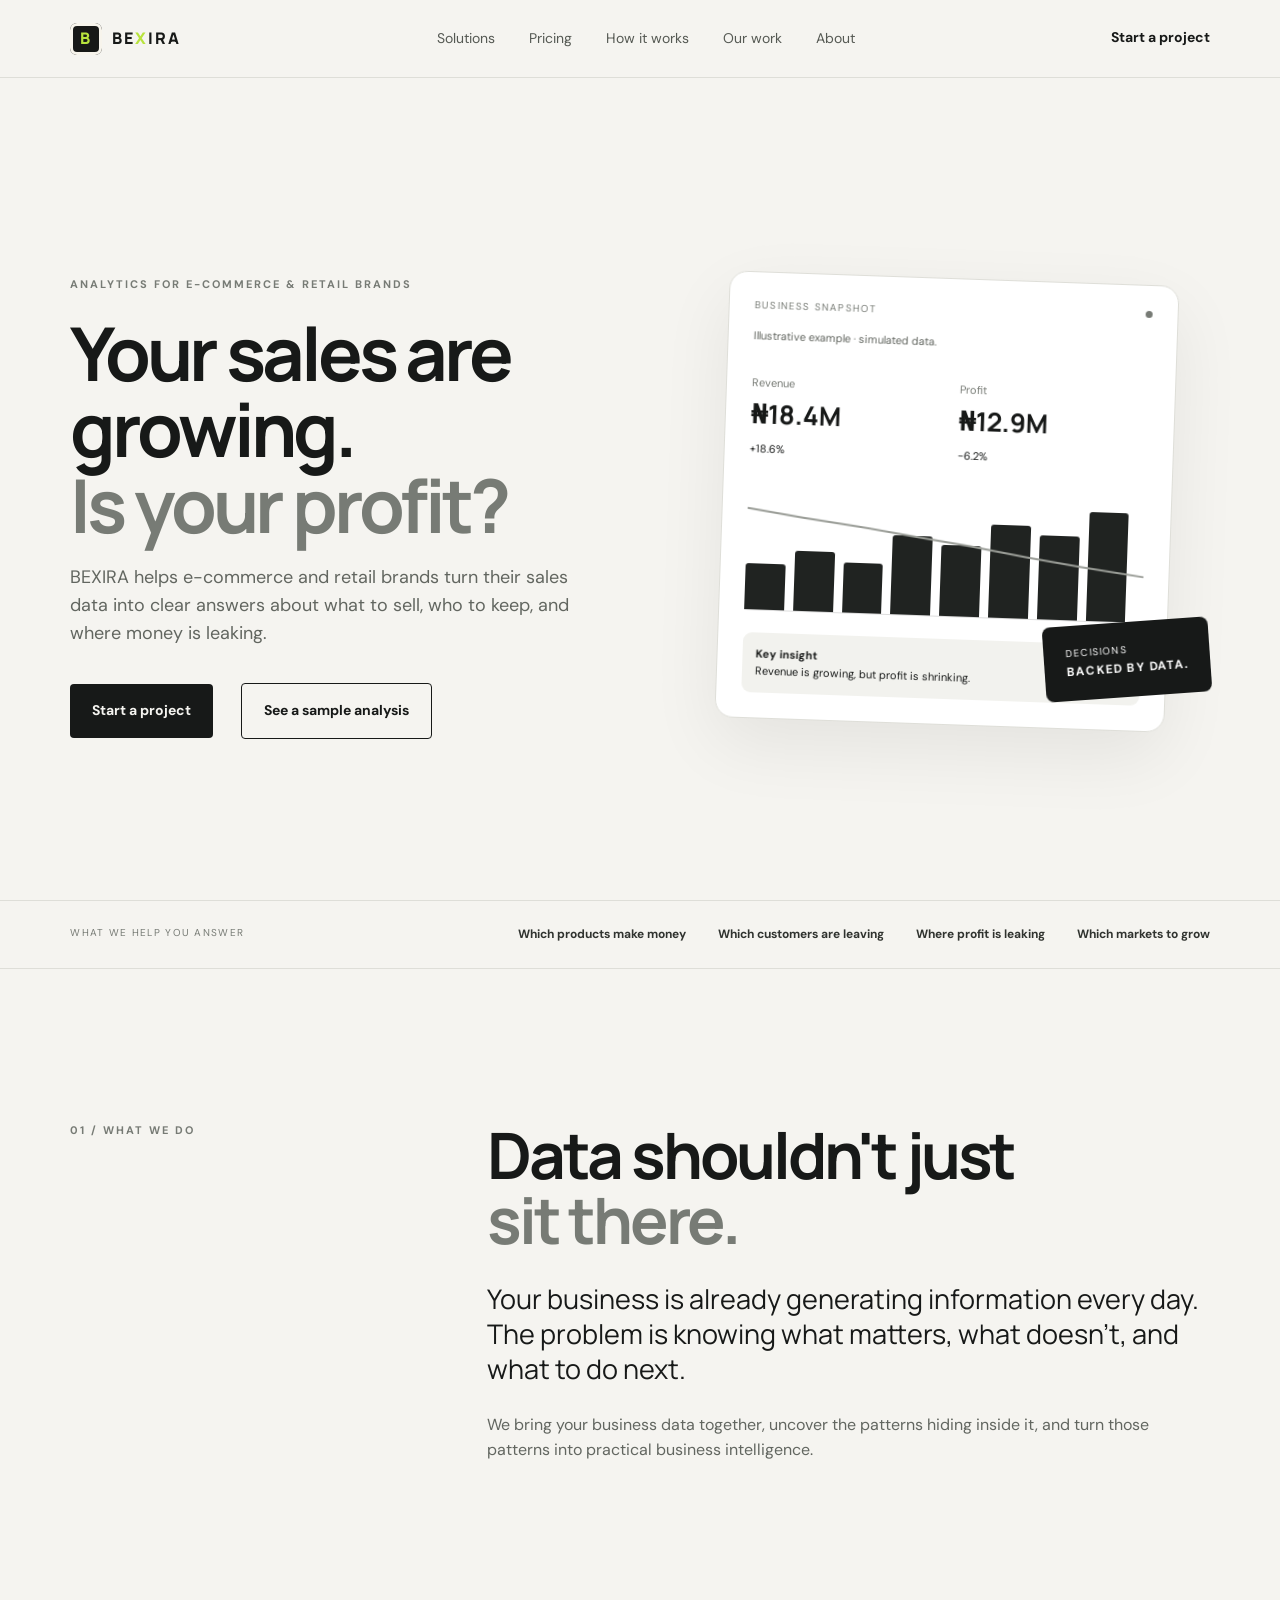
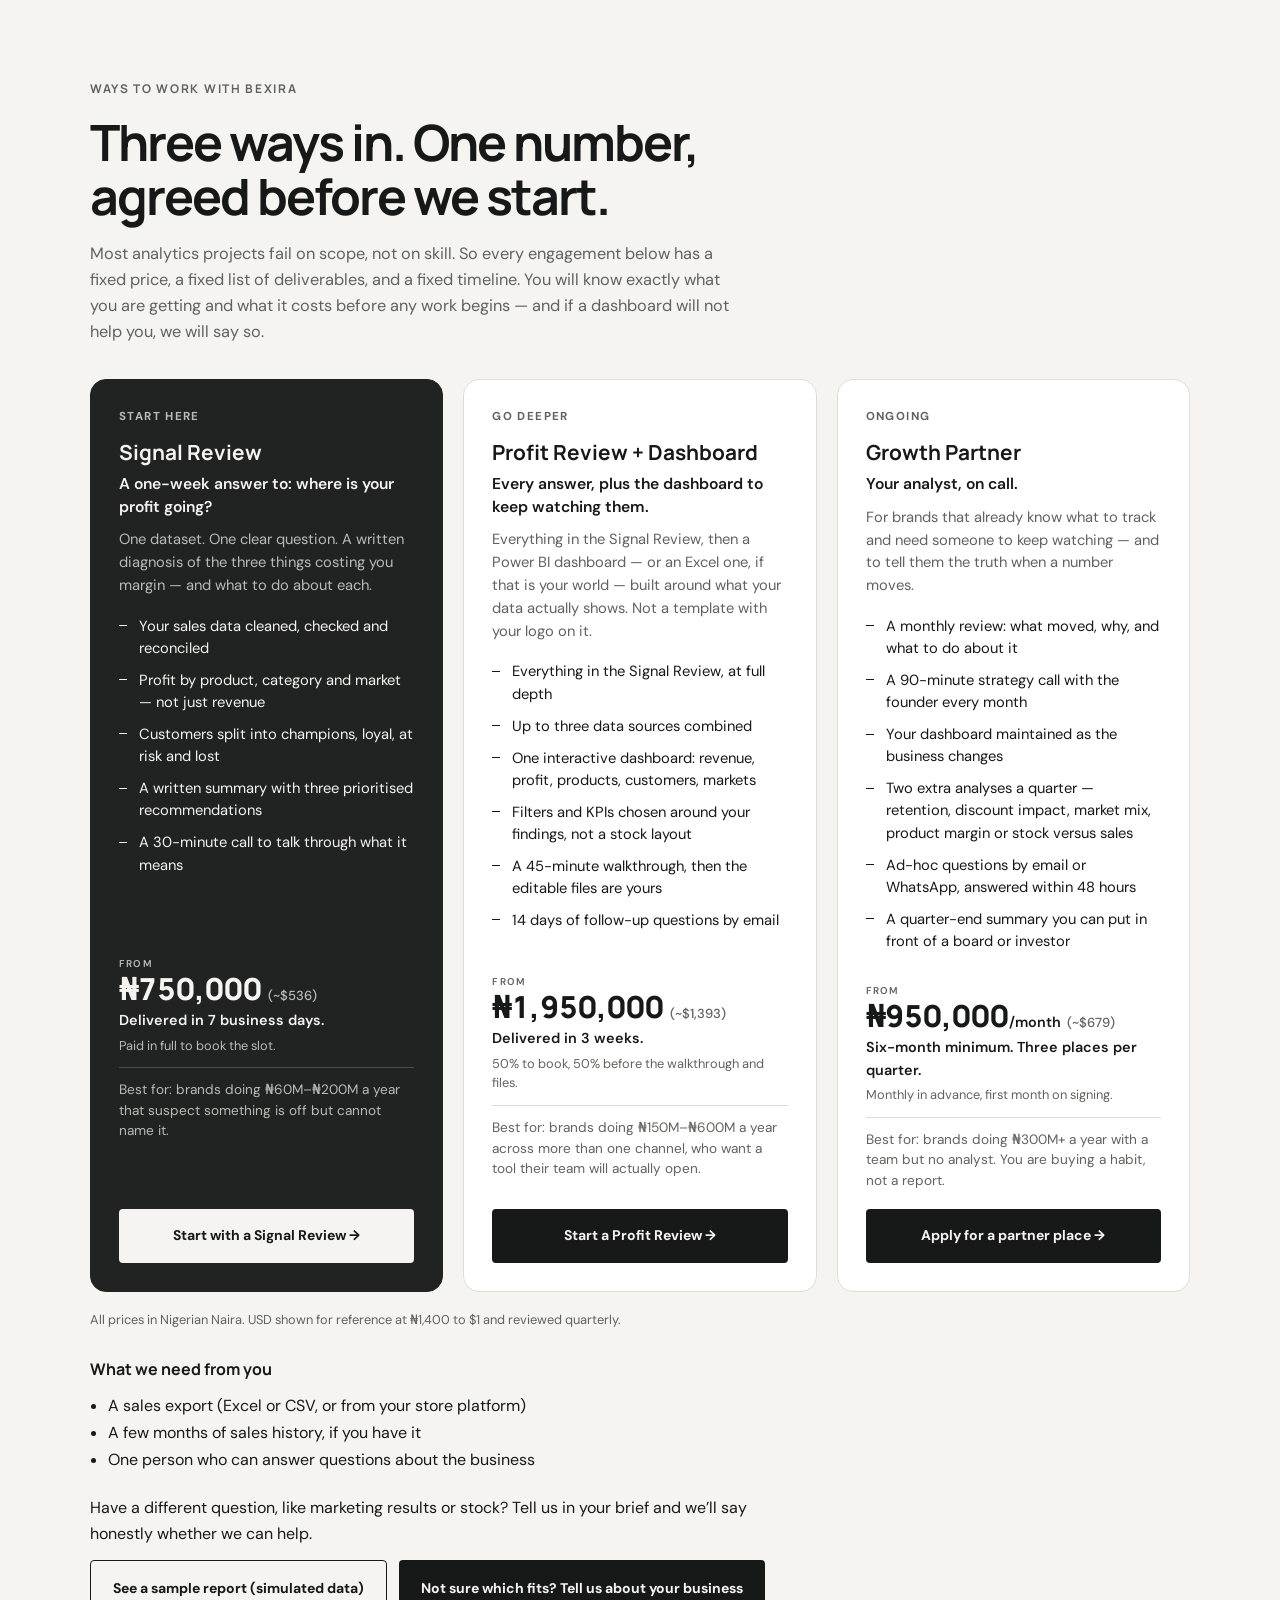
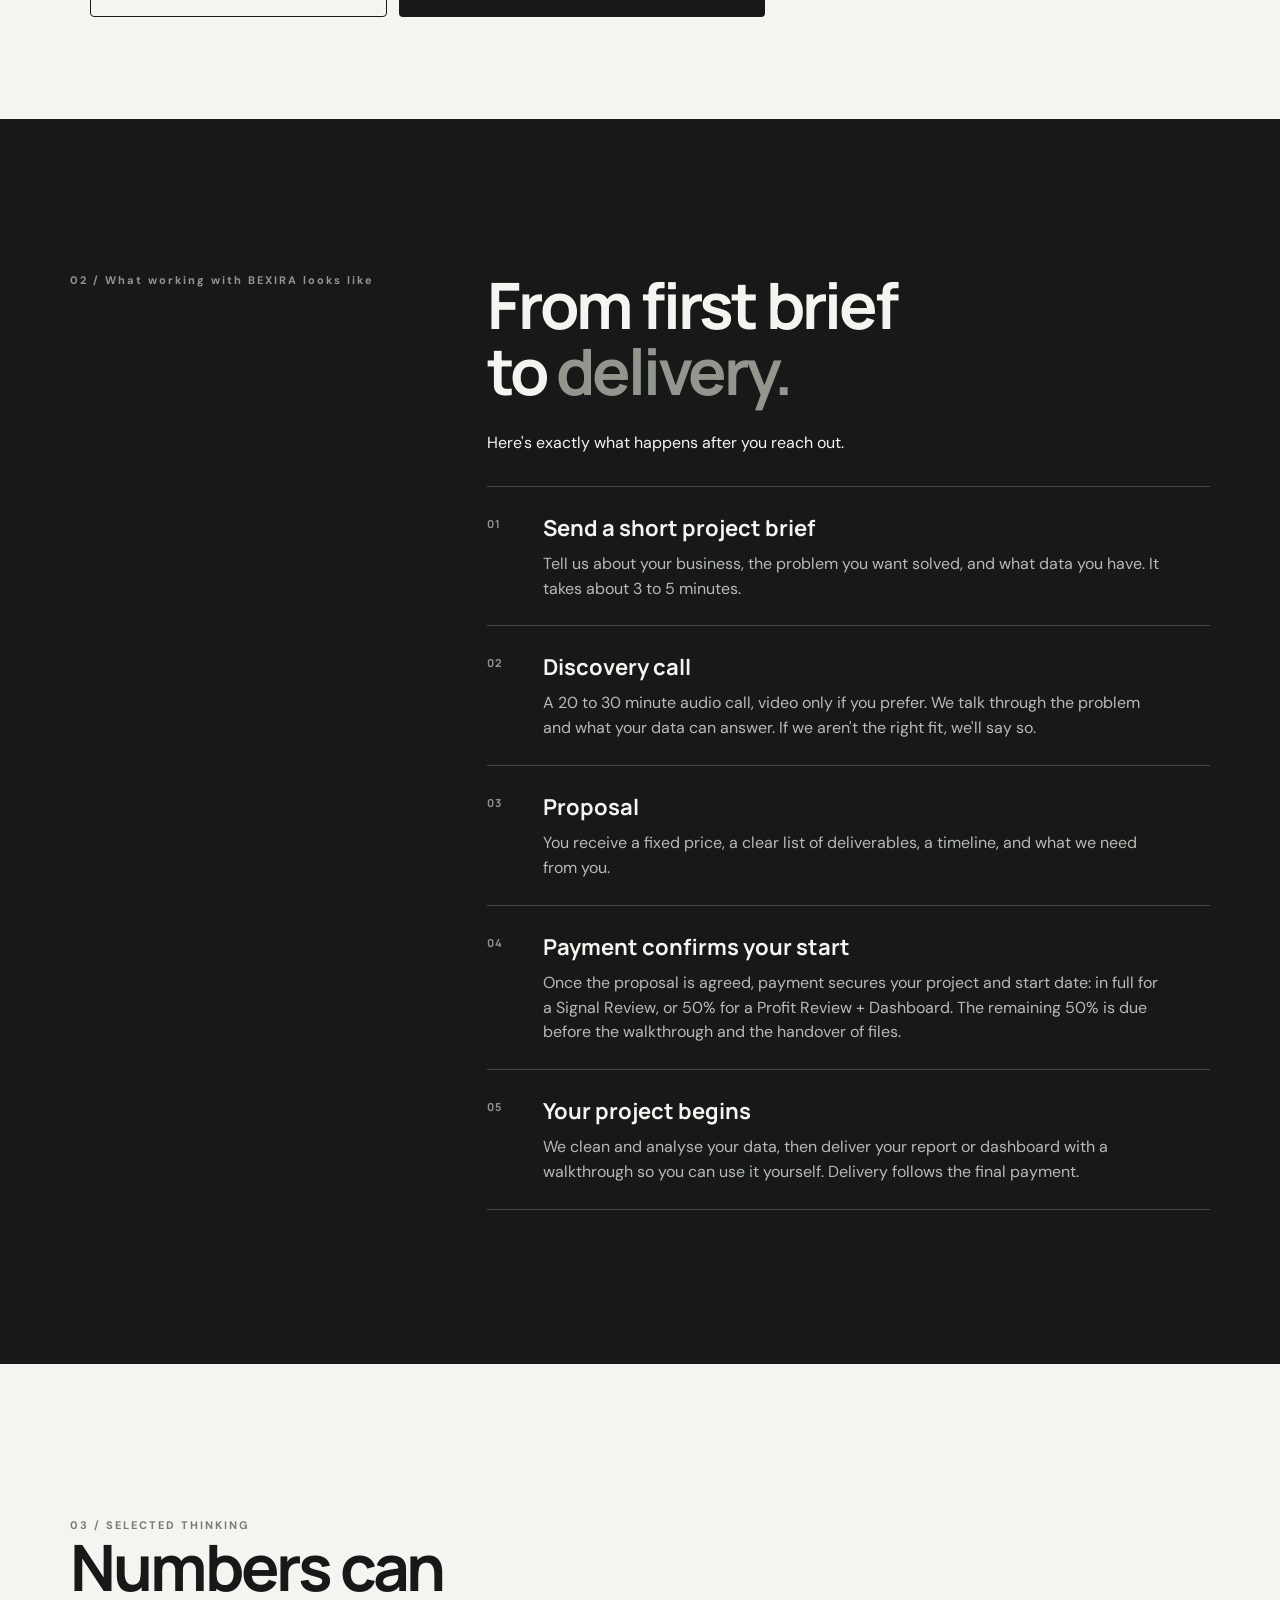
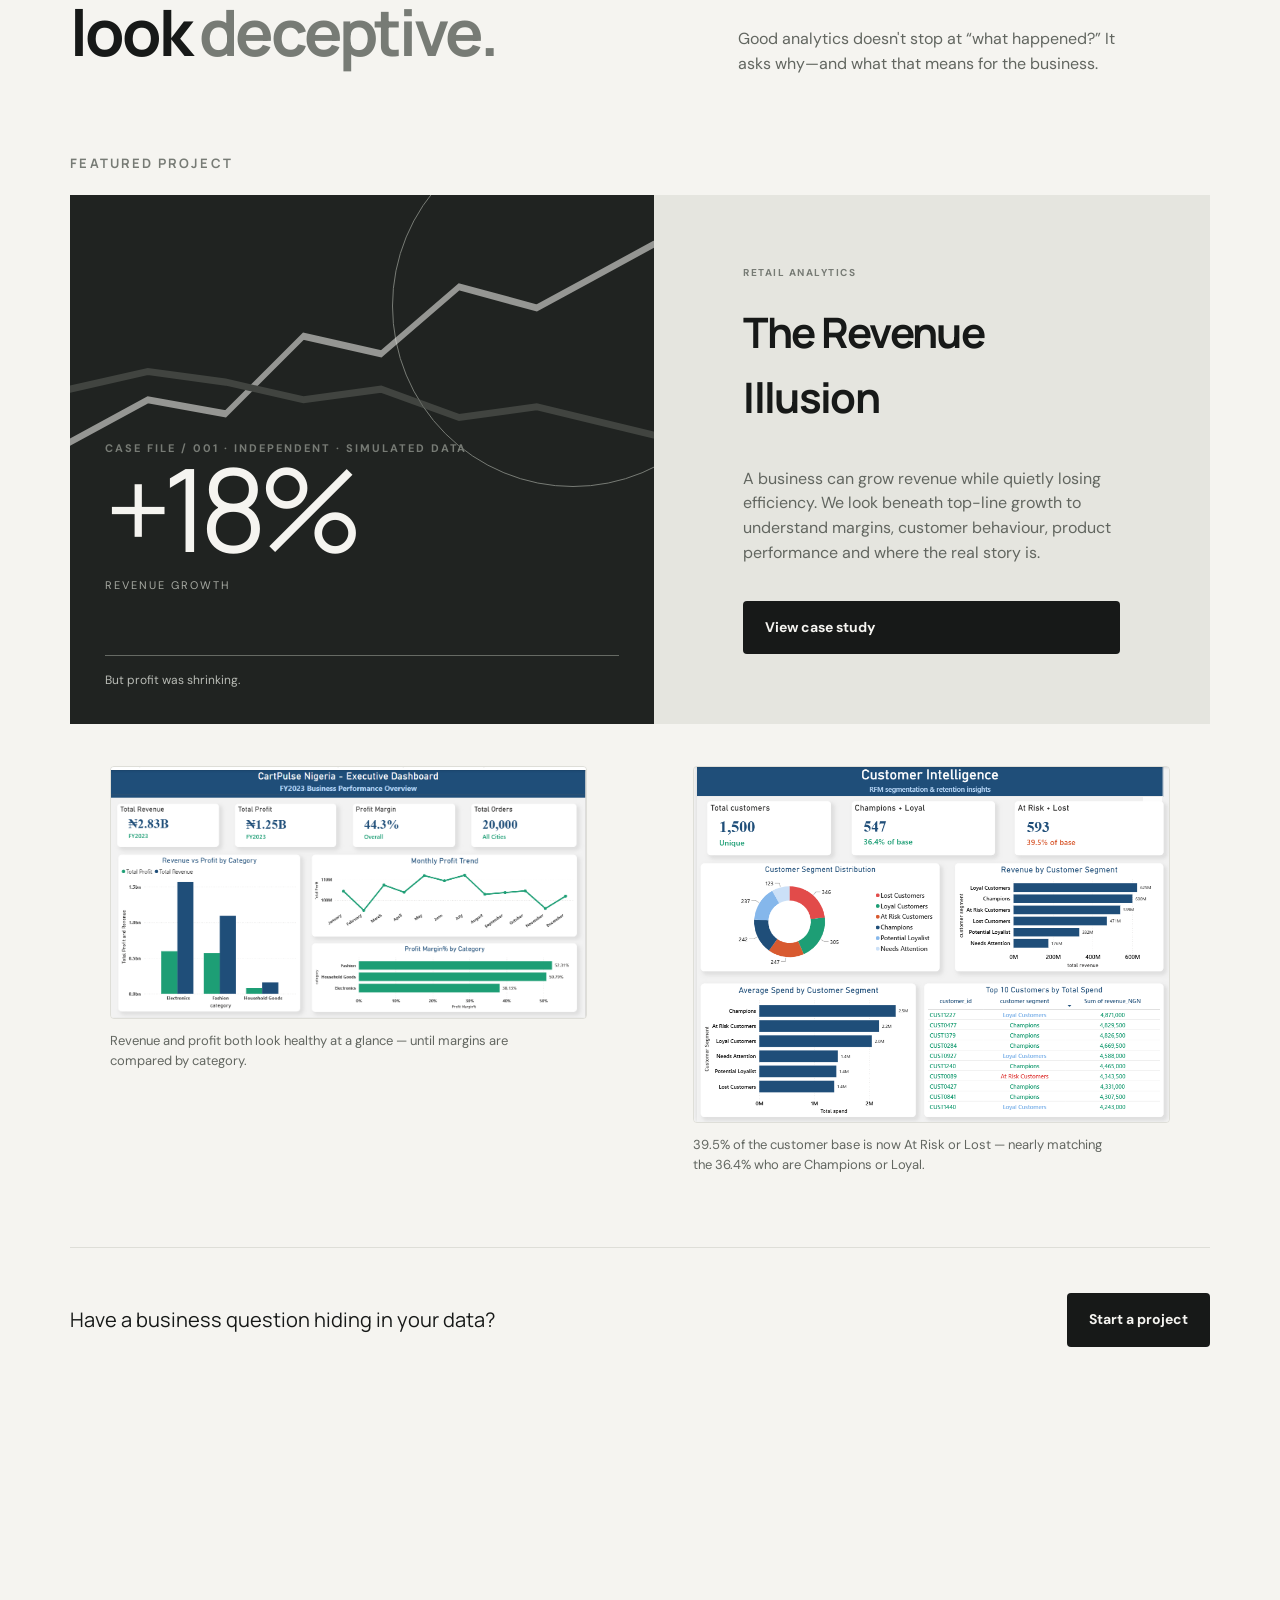
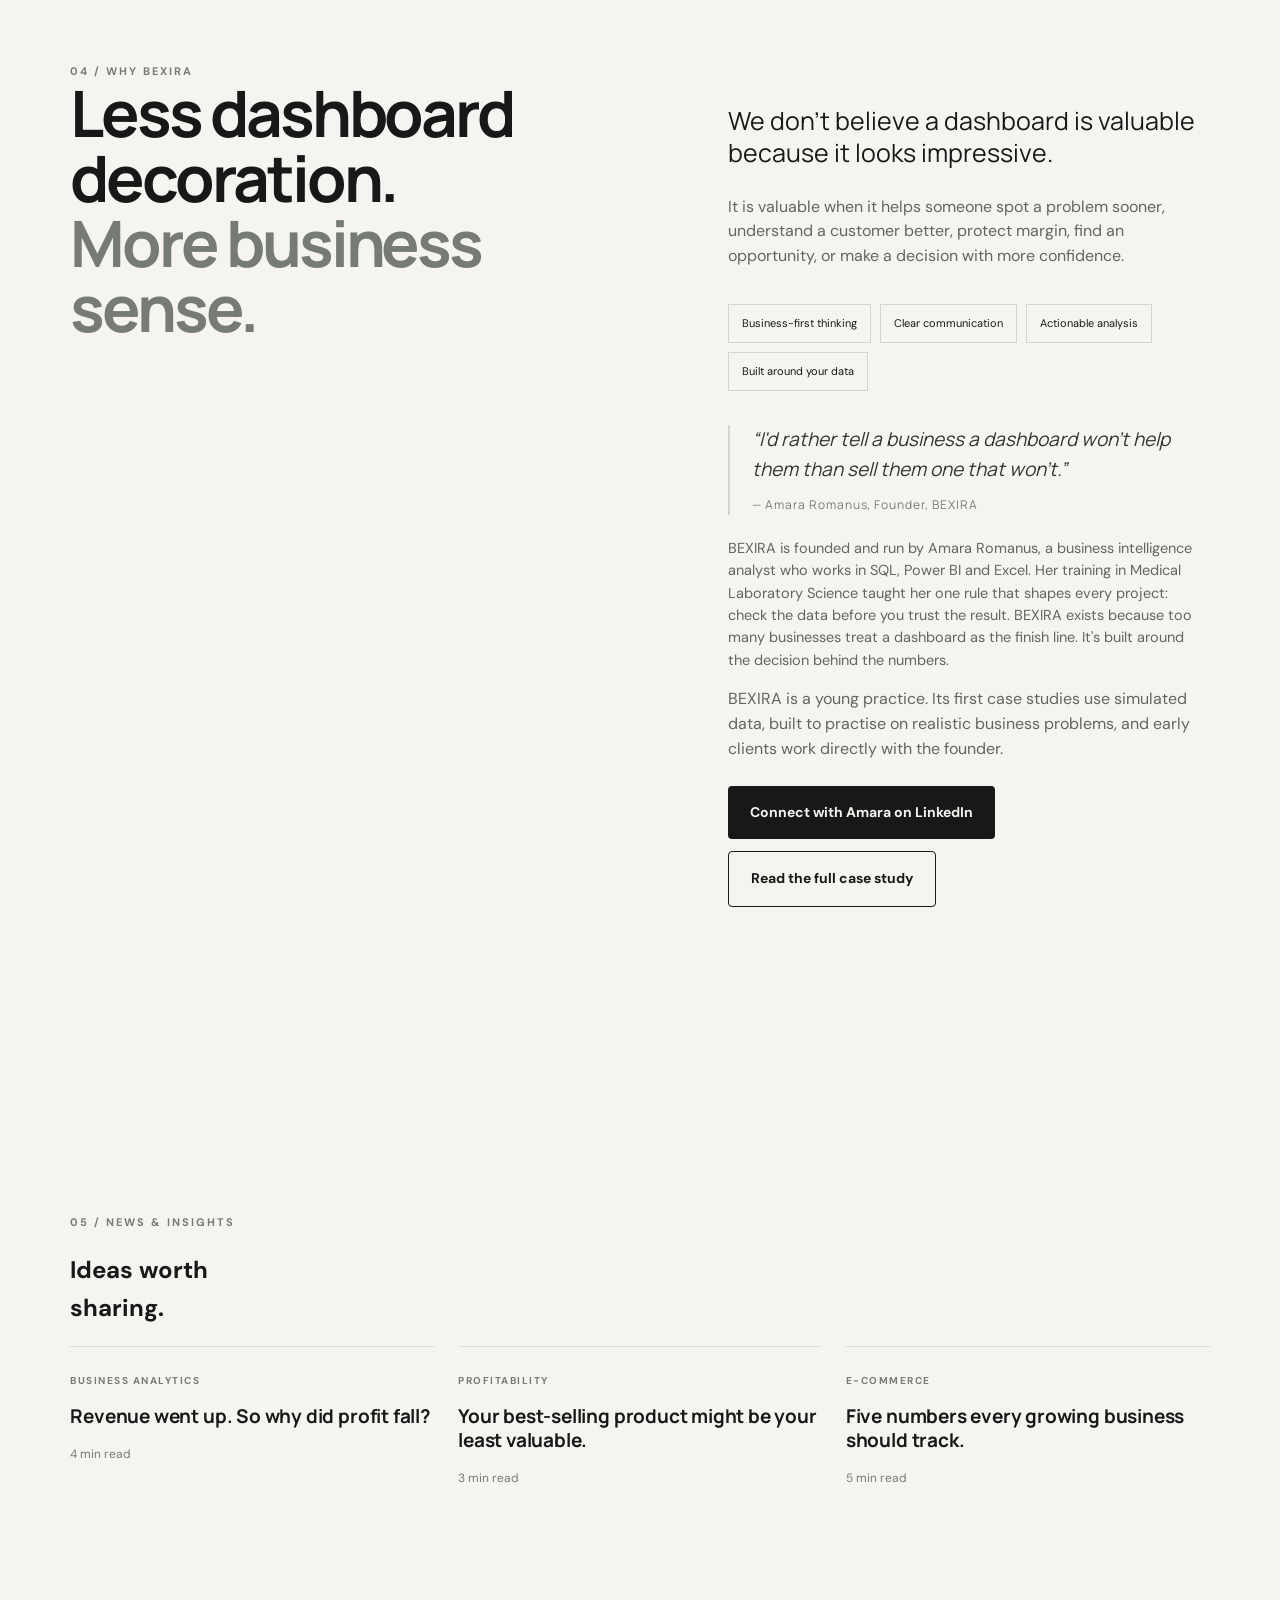
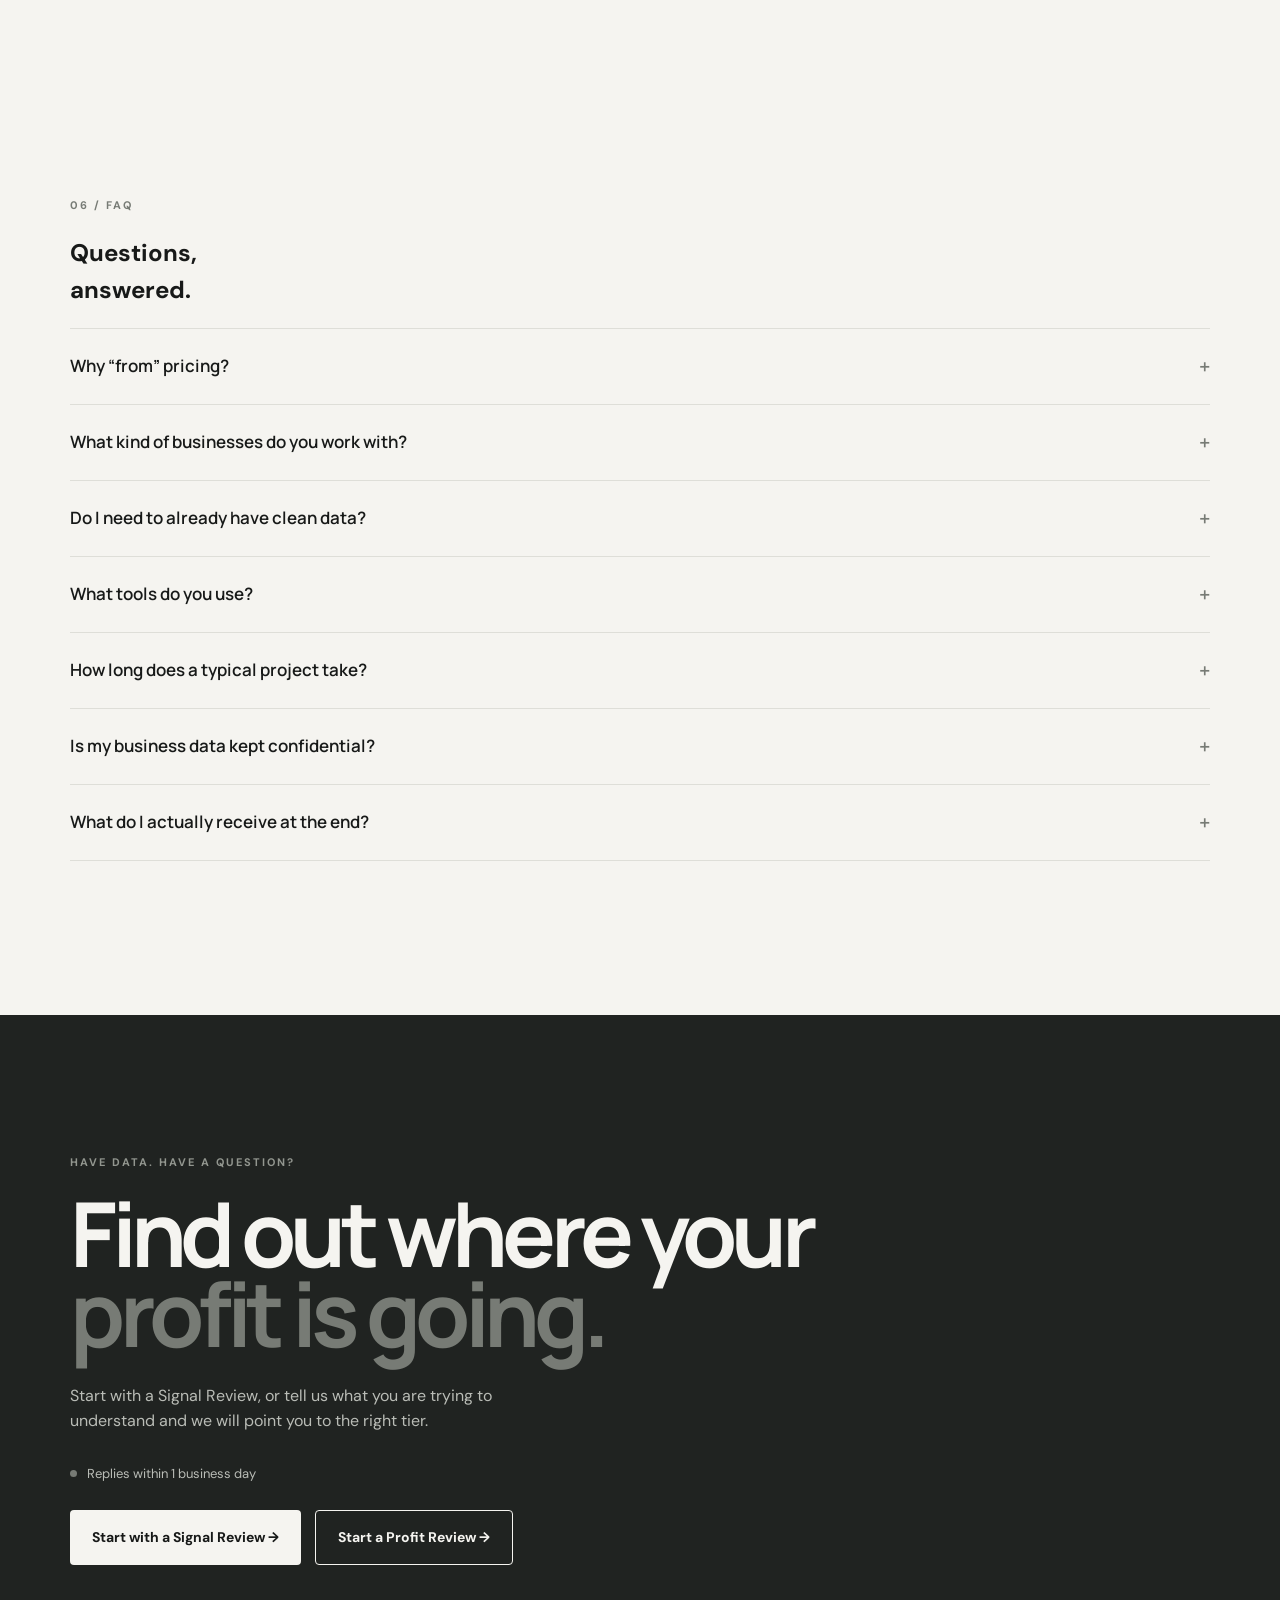
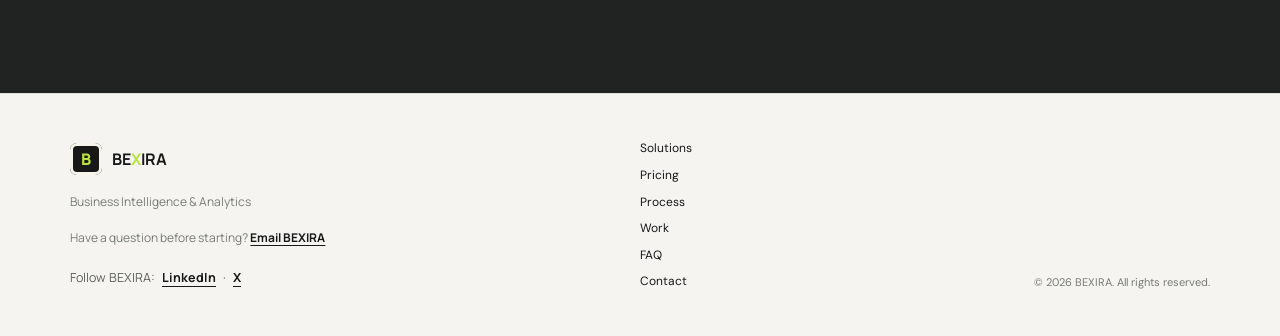
==== commit 77262067: "Add files via upload" ====
--- a/index.html
+++ b/index.html
@@ -4,22 +4,22 @@
   <meta charset="UTF-8">
   <meta name="viewport" content="width=device-width, initial-scale=1.0">
   <meta name="description" content="Profit analytics for Nigerian e-commerce and retail brands. Fixed-scope reviews from ₦750,000, a dashboard engagement from ₦1,950,000, and a monthly analyst retainer.">
-  <link rel="canonical" href="https://bexiraanalytics.github.io/website/">
+  <link rel="canonical" href="https://bexira.consulting/">
   <title>BEXIRA — Analytics for E-commerce &amp; Retail Brands</title>
   <link rel="preconnect" href="https://fonts.googleapis.com">
   <link rel="preconnect" href="https://fonts.gstatic.com" crossorigin>
   <link href="https://fonts.googleapis.com/css2?family=DM+Sans:wght@400;500;600;700&family=Manrope:wght@500;600;700;800&display=swap" rel="stylesheet">
   <link rel="icon" type="image/png" href="assets/favicon.png">
   <meta property="og:type" content="website">
-  <meta property="og:url" content="https://bexiraanalytics.github.io/website/">
+  <meta property="og:url" content="https://bexira.consulting/">
   <meta property="og:title" content="BEXIRA — Analytics for E-commerce &amp; Retail Brands">
   <meta property="og:description" content="Profit analytics for Nigerian e-commerce and retail brands. Fixed-scope reviews from ₦750,000, a dashboard engagement from ₦1,950,000, and a monthly analyst retainer.">
-  <meta property="og:image" content="https://bexiraanalytics.github.io/website/assets/og-image.png">
+  <meta property="og:image" content="https://bexira.consulting/assets/og-image.png">
   <meta name="twitter:card" content="summary_large_image">
   <meta name="twitter:title" content="BEXIRA — Analytics for E-commerce &amp; Retail Brands">
   <meta name="twitter:description" content="Profit analytics for Nigerian e-commerce and retail brands. Fixed-scope reviews from ₦750,000, a dashboard engagement from ₦1,950,000, and a monthly analyst retainer.">
-  <meta name="twitter:image" content="https://bexiraanalytics.github.io/website/assets/og-image.png">
-  <link rel="stylesheet" href="style.css?v=2">
+  <meta name="twitter:image" content="https://bexira.consulting/assets/og-image.png">
+  <link rel="stylesheet" href="style.css?v=4">
   <script type="application/ld+json">
 {
   "@context": "https://schema.org",
@@ -157,7 +157,7 @@
 
         <div class="bx-grid">
 
-          <article class="bx-card" aria-labelledby="tier-signal">
+          <article class="bx-card bx-card--featured" aria-labelledby="tier-signal">
             <p class="bx-role">Start here</p>
             <h3 id="tier-signal">Signal Review</h3>
             <p class="bx-for">A one-week answer to: where is your profit going?</p>
@@ -173,11 +173,11 @@
             <p class="bx-time">Delivered in 7 business days.</p>
             <p class="bx-term">Paid in full to book the slot.</p>
             <p class="bx-small">Best for: brands doing ₦60M–₦200M a year that suspect something is off but cannot name it.</p>
-            <a class="button dark bx-cta" data-tier="signal" href="start-a-project/?tier=signal">Start with a Signal Review &rarr;</a>
+            <a class="button light bx-cta" data-tier="signal" href="start-a-project/?tier=signal">Start with a Signal Review &rarr;</a>
           </article>
 
-          <article class="bx-card bx-card--featured" aria-labelledby="tier-profit">
-            <span class="bx-badge">Recommended</span>
+          <article class="bx-card" aria-labelledby="tier-profit">
+            <p class="bx-role">Go deeper</p>
             <h3 id="tier-profit">Profit Review + Dashboard</h3>
             <p class="bx-for">Every answer, plus the dashboard to keep watching them.</p>
             <p class="bx-desc">Everything in the Signal Review, then a Power BI dashboard — or an Excel one, if that is your world — built around what your data actually shows. Not a template with your logo on it.</p>
@@ -193,7 +193,7 @@
             <p class="bx-time">Delivered in 3 weeks.</p>
             <p class="bx-term">50% to book, 50% before the walkthrough and files.</p>
             <p class="bx-small">Best for: brands doing ₦150M–₦600M a year across more than one channel, who want a tool their team will actually open.</p>
-            <a class="button light bx-cta" data-tier="profit" href="start-a-project/?tier=profit">Start a Profit Review &rarr;</a>
+            <a class="button dark bx-cta" data-tier="profit" href="start-a-project/?tier=profit">Start a Profit Review &rarr;</a>
           </article>
 
           <!-- GROWTH PARTNER CARD: to hide it for now, wrap this whole article in an HTML comment. -->
--- a/style.css
+++ b/style.css
@@ -296,6 +296,7 @@
 .bx-card .bx-cta{width:100%;justify-content:center;text-align:center;min-height:48px;margin-top:auto}
 .bx-card--featured{background:#202321;border-color:#202321;color:#f5f4f0}
 .bx-card--featured .bx-for{color:#f5f4f0}
+.bx-card--featured .bx-role{color:#b9bcb6}
 .bx-card--featured .bx-desc,.bx-card--featured .bx-small,.bx-card--featured .bx-price .from,.bx-card--featured .bx-price .usd{color:#b9bcb6}
 .bx-card--featured .bx-price{color:#f5f4f0}
 .bx-card--featured .bx-term{color:#b9bcb6;border-bottom-color:rgba(245,244,240,.2)}
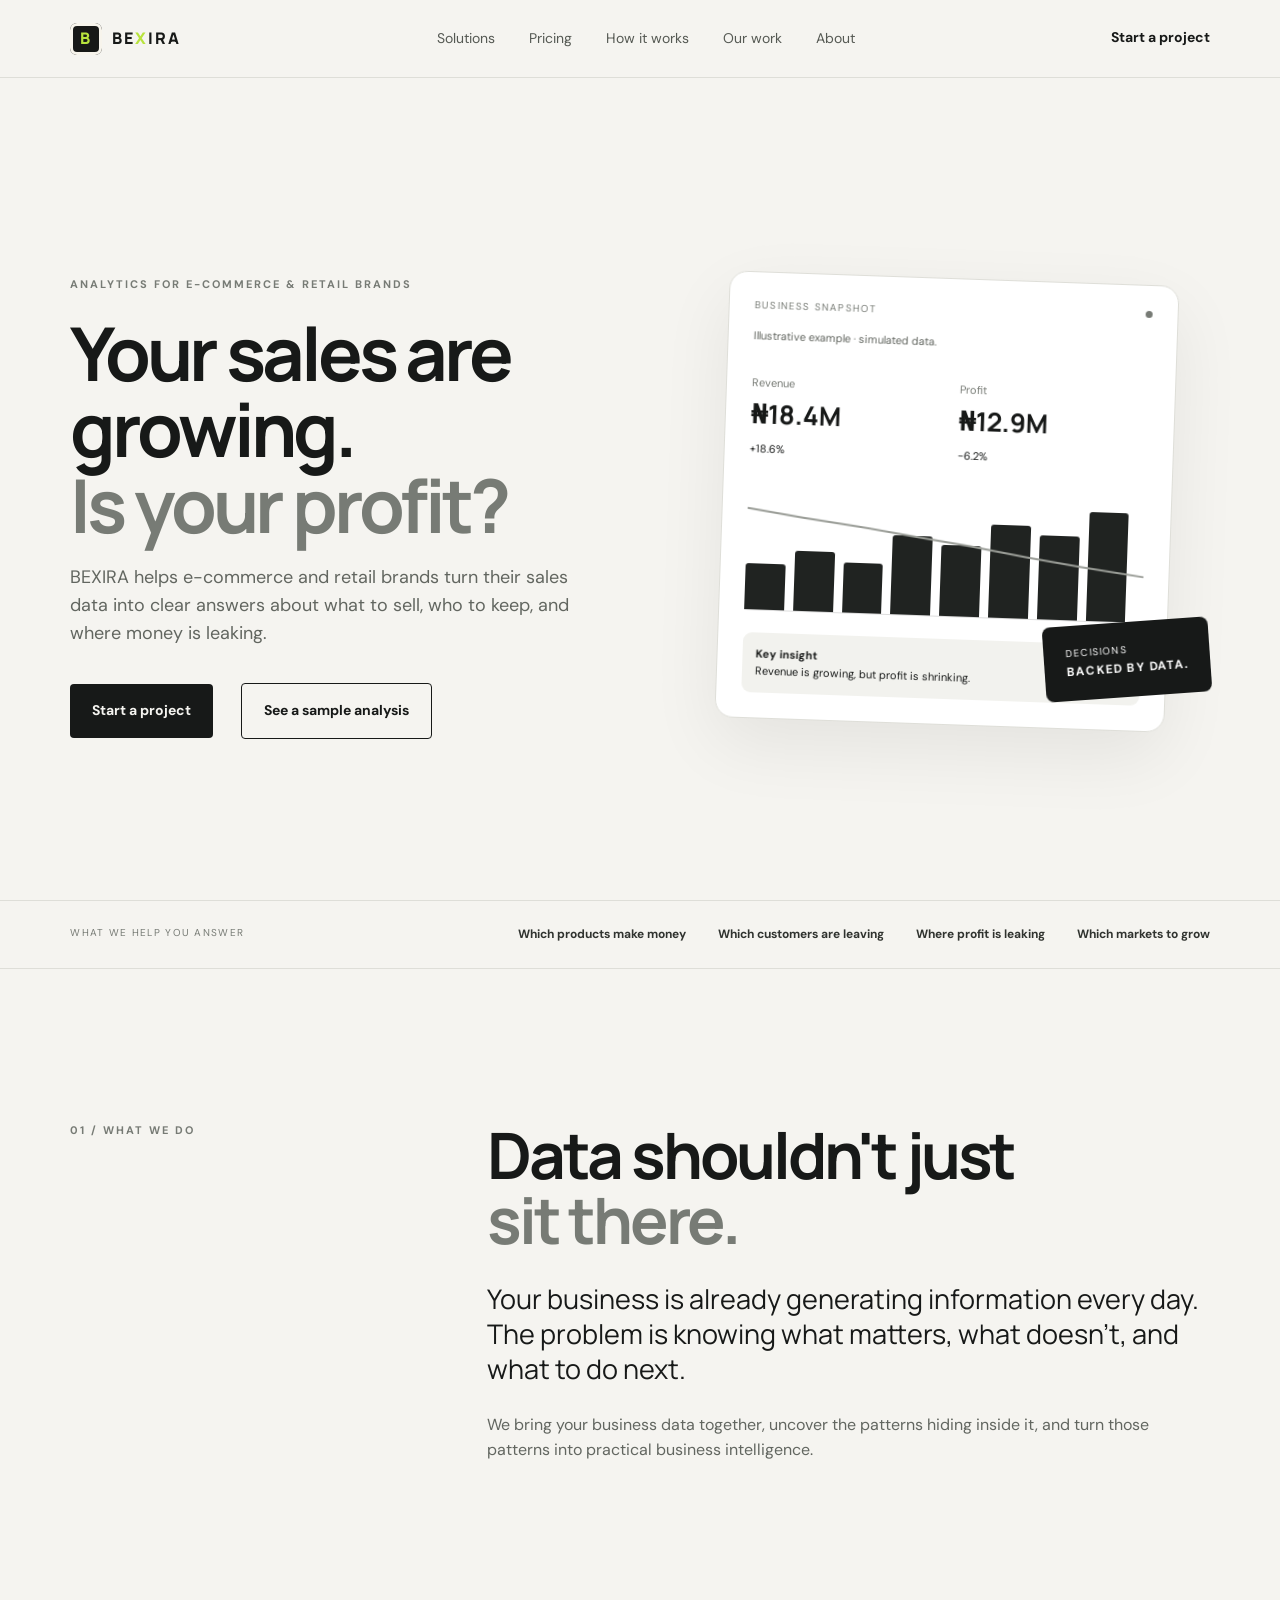
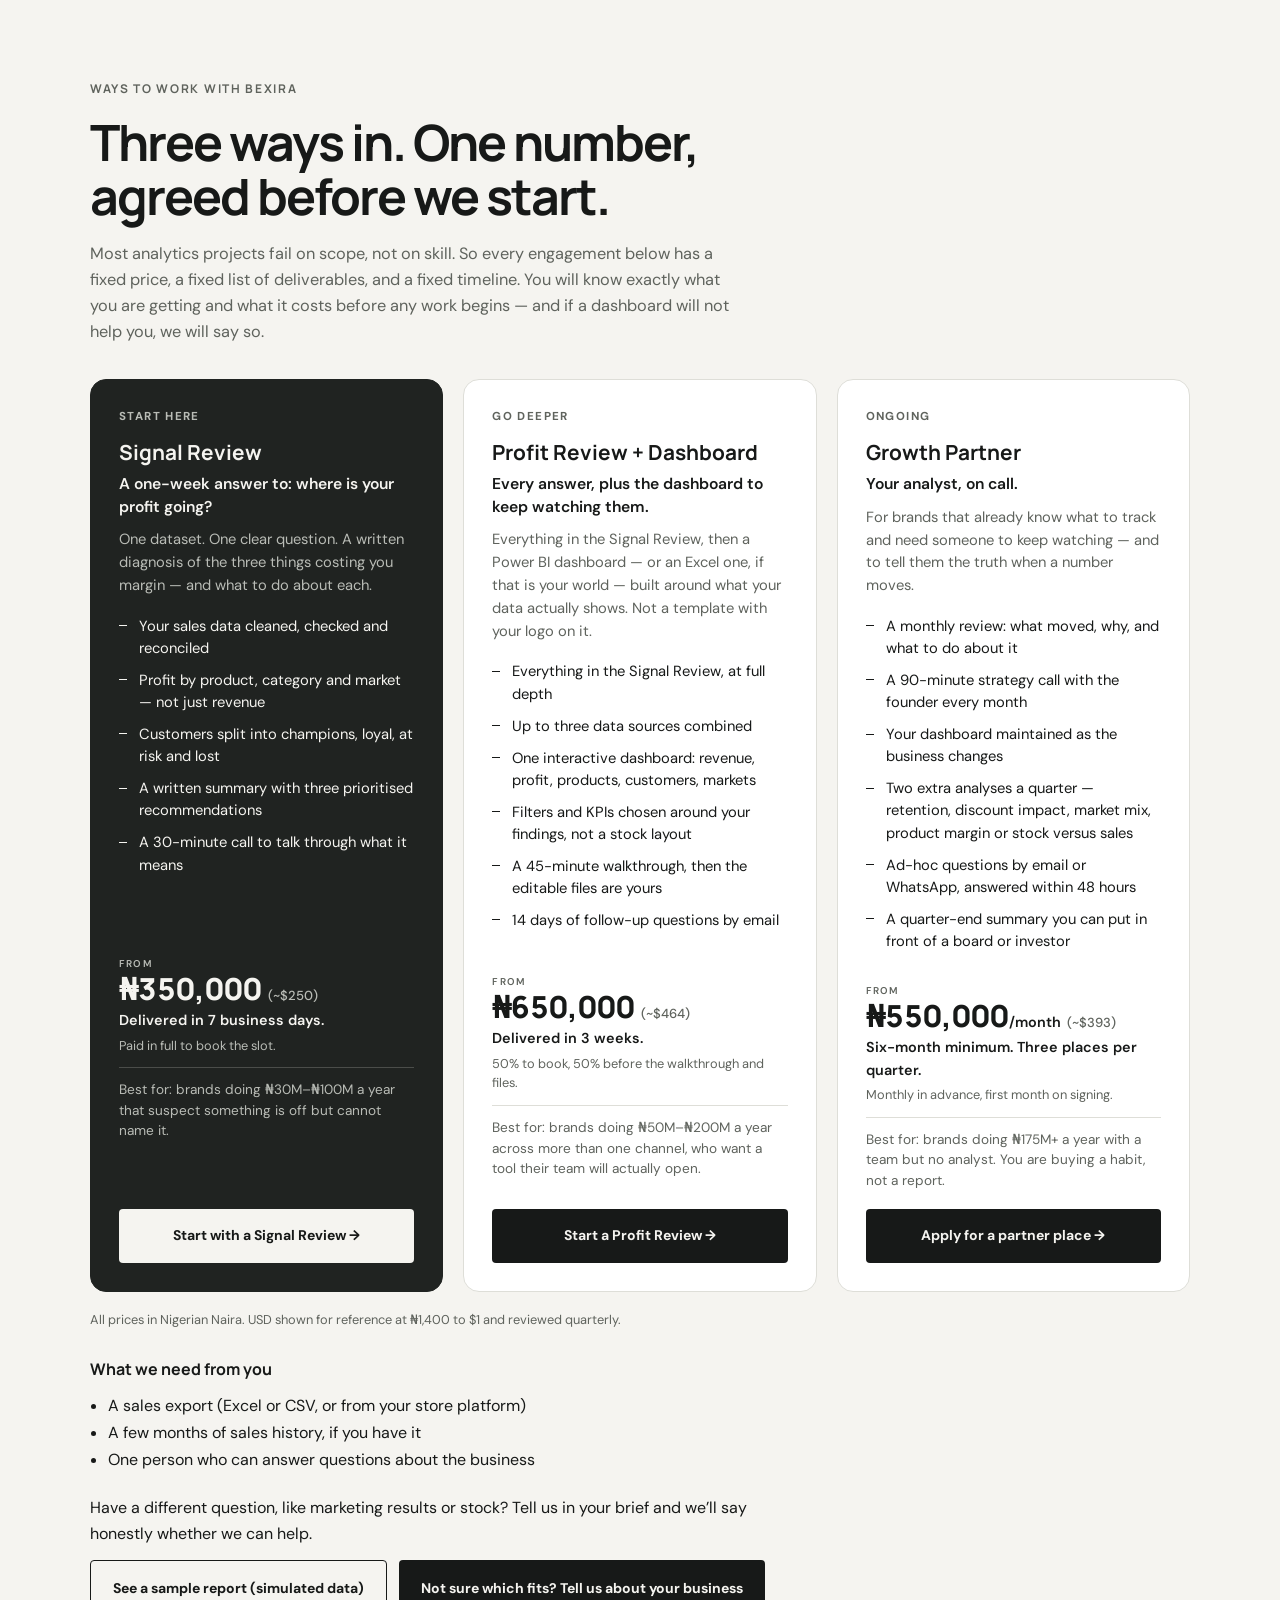
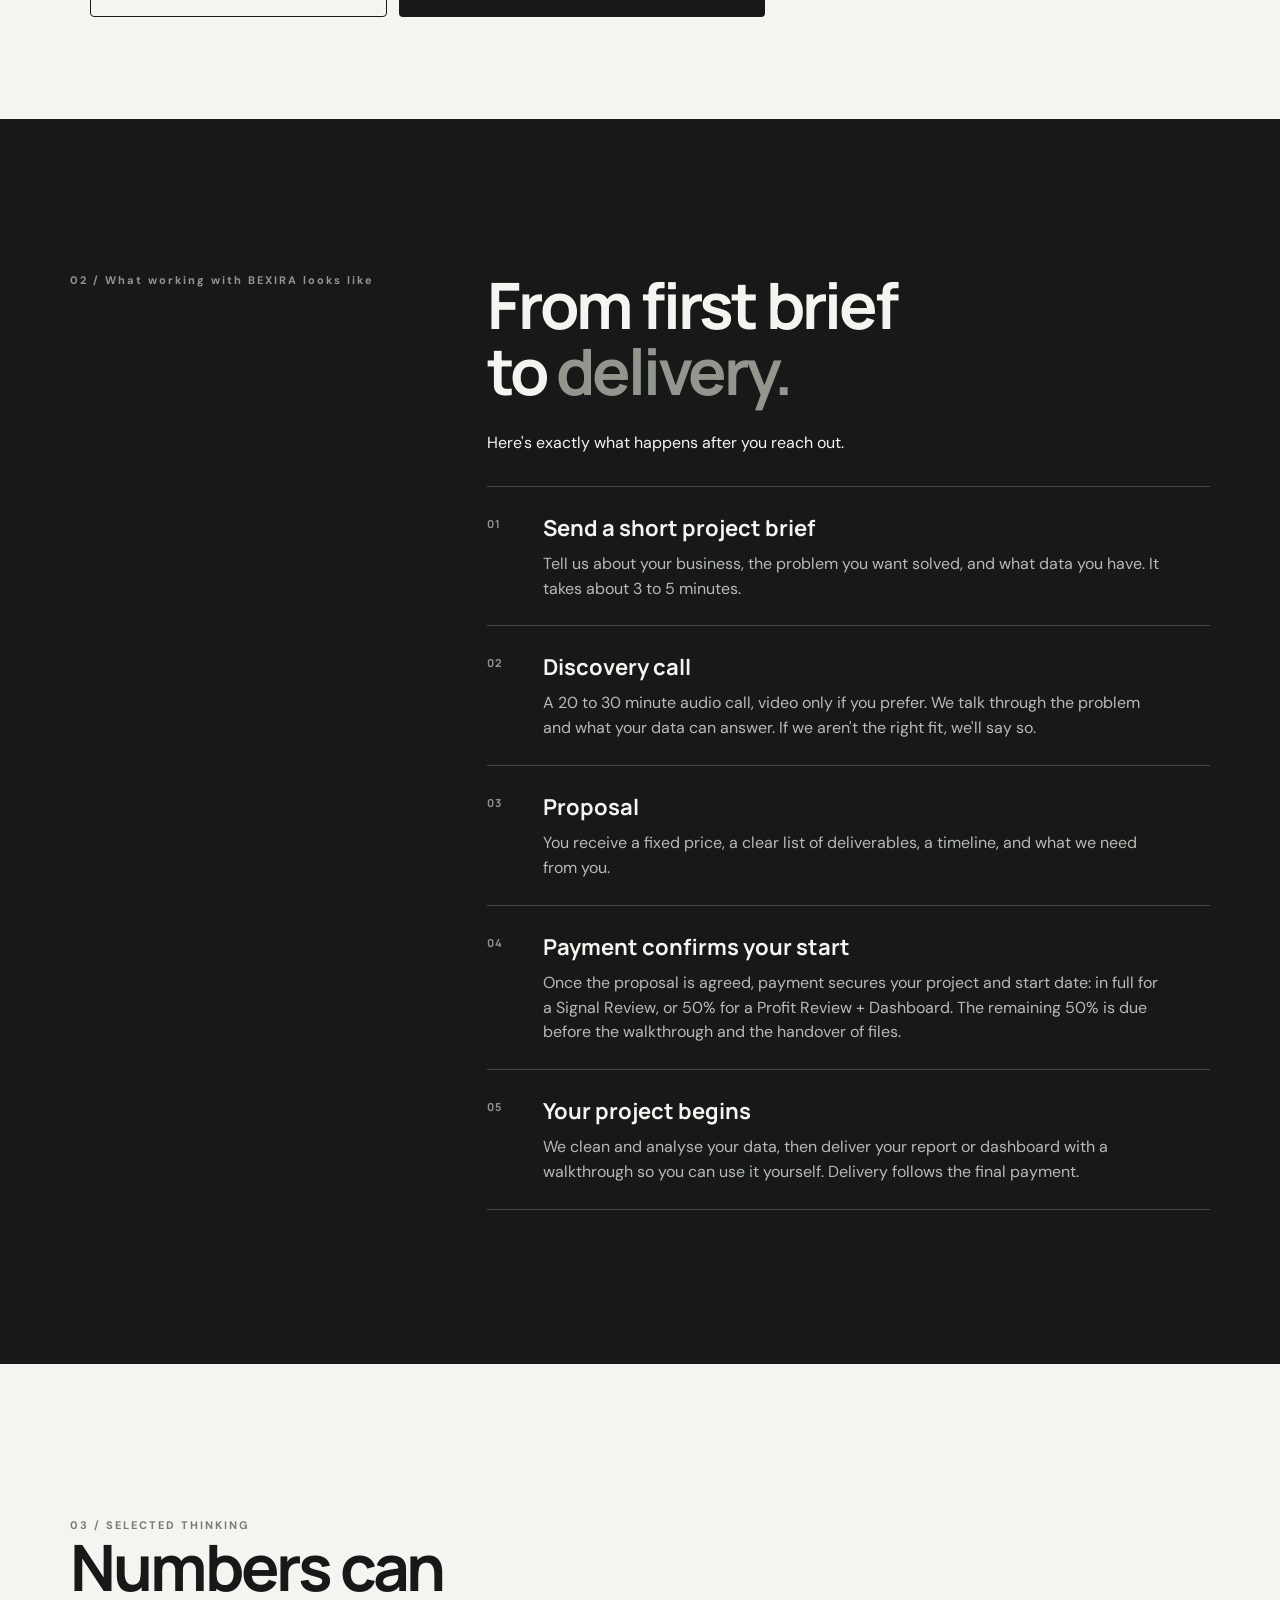
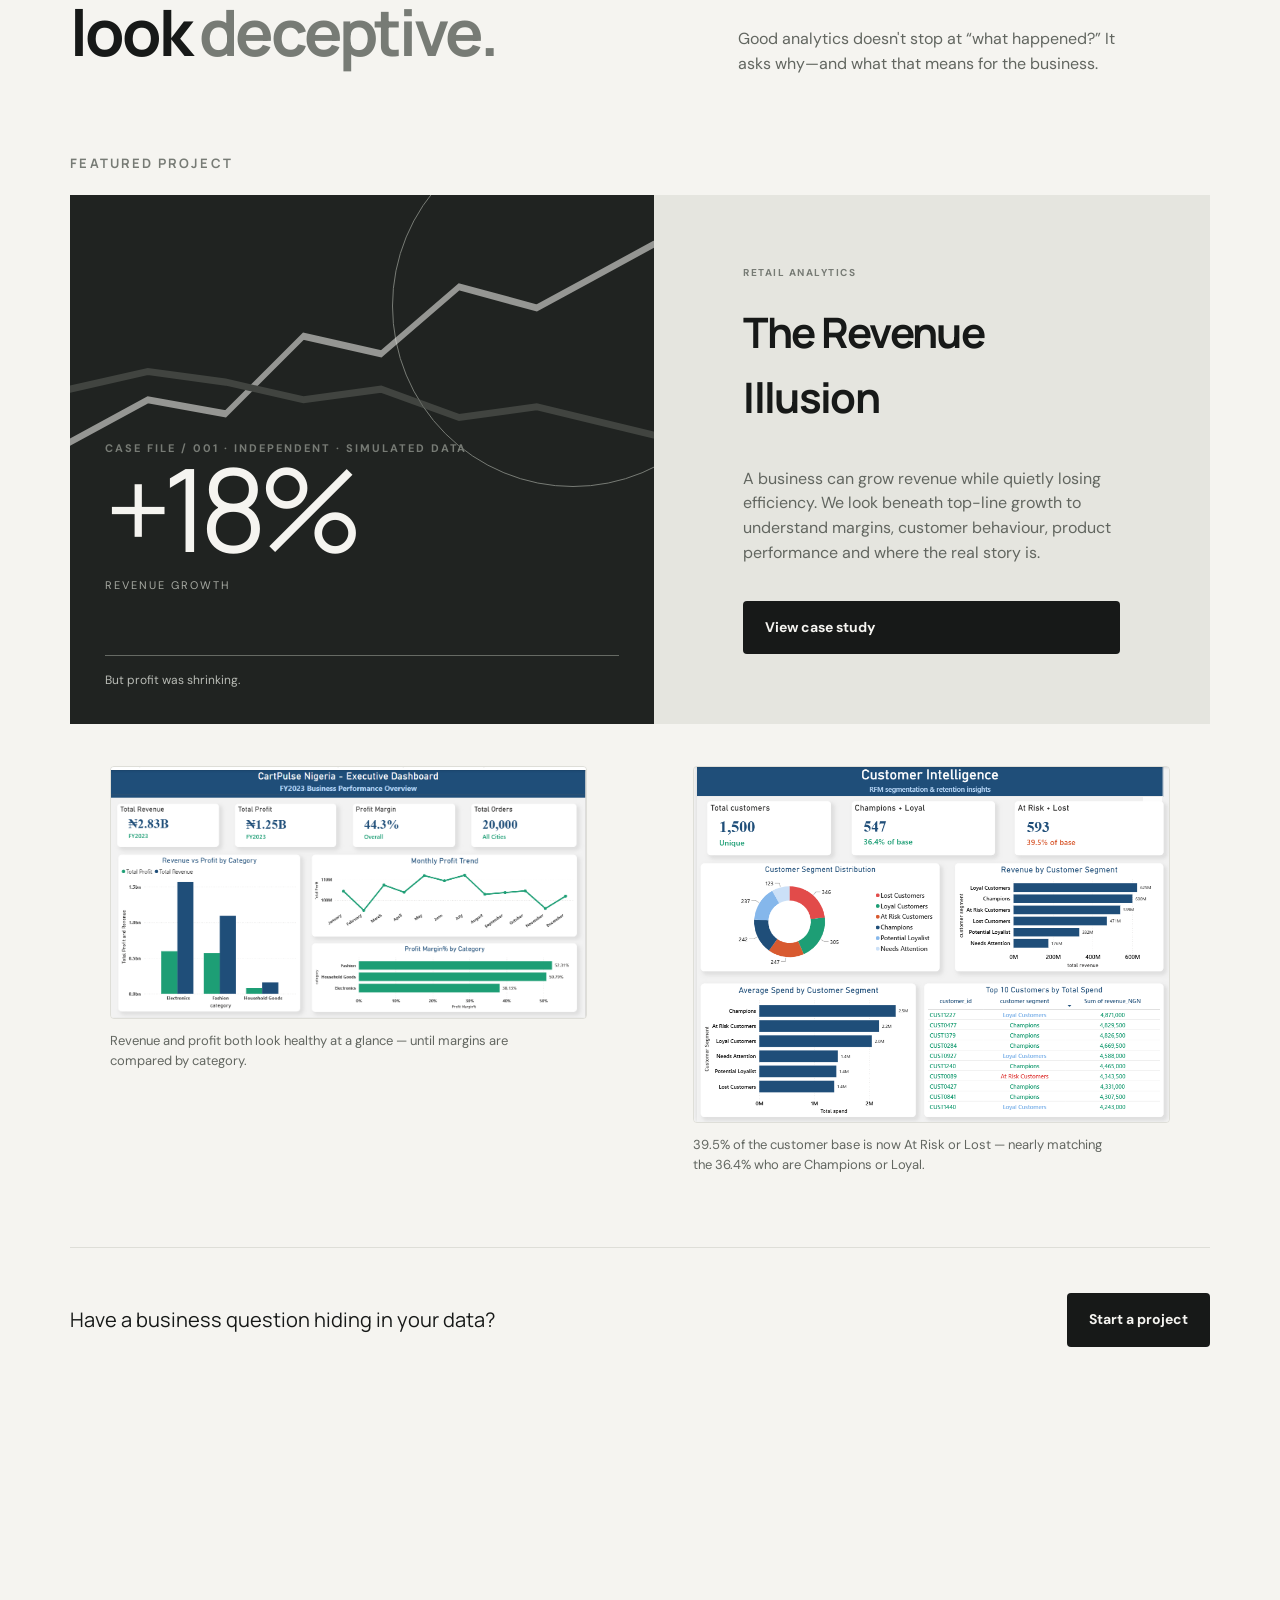
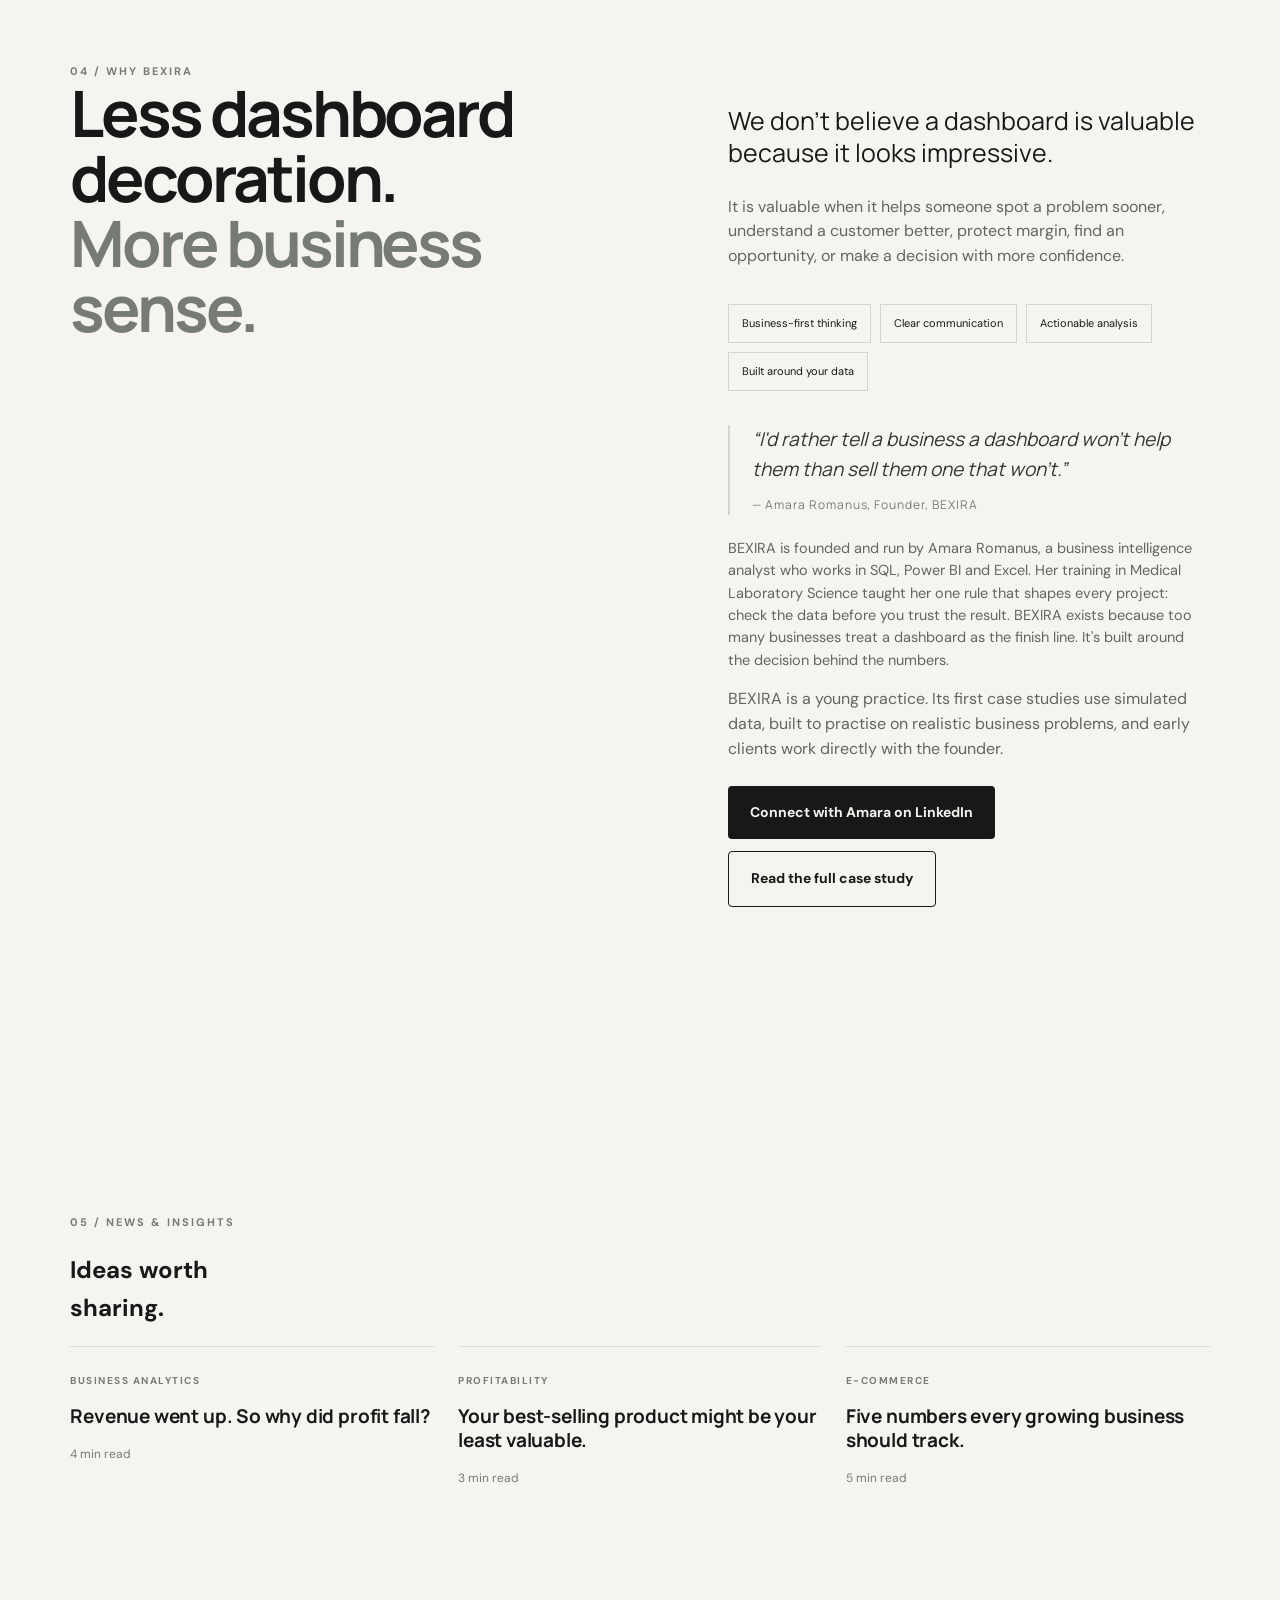
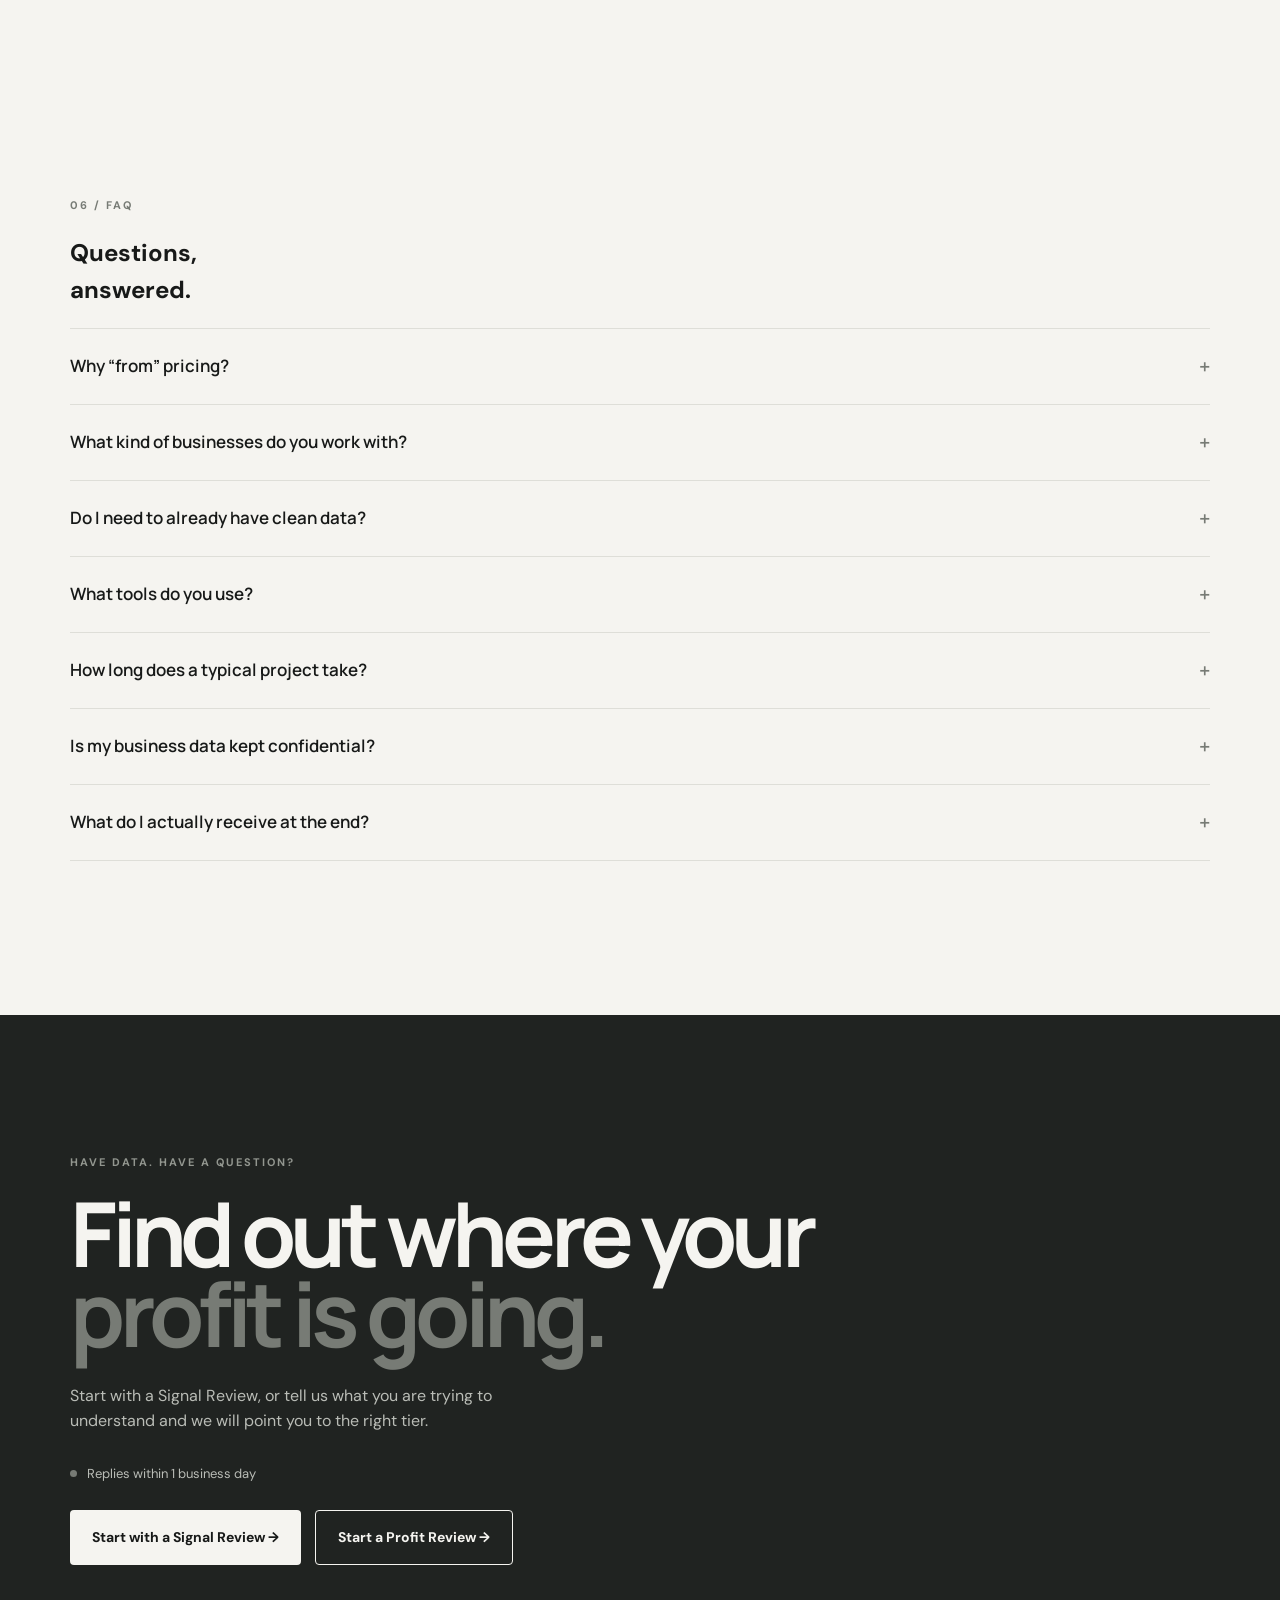
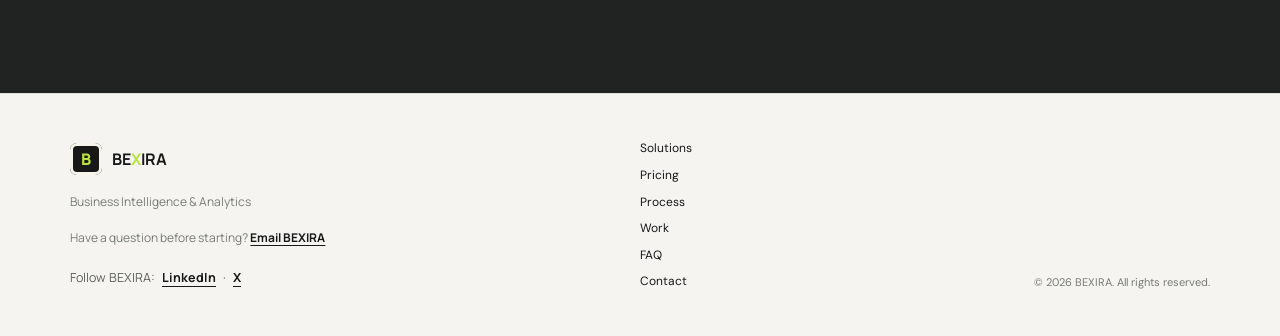
==== commit 5f55c1f3: "Add files via upload" ====
--- a/index.html
+++ b/index.html
@@ -3,7 +3,7 @@
 <head>
   <meta charset="UTF-8">
   <meta name="viewport" content="width=device-width, initial-scale=1.0">
-  <meta name="description" content="Profit analytics for Nigerian e-commerce and retail brands. Fixed-scope reviews from ₦750,000, a dashboard engagement from ₦1,950,000, and a monthly analyst retainer.">
+  <meta name="description" content="Profit analytics for Nigerian e-commerce and retail brands. Fixed-scope reviews from ₦350,000, a dashboard engagement from ₦650,000, and a monthly analyst retainer.">
   <link rel="canonical" href="https://bexira.consulting/">
   <title>BEXIRA — Analytics for E-commerce &amp; Retail Brands</title>
   <link rel="preconnect" href="https://fonts.googleapis.com">
@@ -13,11 +13,11 @@
   <meta property="og:type" content="website">
   <meta property="og:url" content="https://bexira.consulting/">
   <meta property="og:title" content="BEXIRA — Analytics for E-commerce &amp; Retail Brands">
-  <meta property="og:description" content="Profit analytics for Nigerian e-commerce and retail brands. Fixed-scope reviews from ₦750,000, a dashboard engagement from ₦1,950,000, and a monthly analyst retainer.">
+  <meta property="og:description" content="Profit analytics for Nigerian e-commerce and retail brands. Fixed-scope reviews from ₦350,000, a dashboard engagement from ₦650,000, and a monthly analyst retainer.">
   <meta property="og:image" content="https://bexira.consulting/assets/og-image.png">
   <meta name="twitter:card" content="summary_large_image">
   <meta name="twitter:title" content="BEXIRA — Analytics for E-commerce &amp; Retail Brands">
-  <meta name="twitter:description" content="Profit analytics for Nigerian e-commerce and retail brands. Fixed-scope reviews from ₦750,000, a dashboard engagement from ₦1,950,000, and a monthly analyst retainer.">
+  <meta name="twitter:description" content="Profit analytics for Nigerian e-commerce and retail brands. Fixed-scope reviews from ₦350,000, a dashboard engagement from ₦650,000, and a monthly analyst retainer.">
   <meta name="twitter:image" content="https://bexira.consulting/assets/og-image.png">
   <link rel="stylesheet" href="style.css?v=4">
   <script type="application/ld+json">
@@ -38,7 +38,7 @@
       "name": "What kind of businesses do you work with?",
       "acceptedAnswer": {
         "@type": "Answer",
-        "text": "E-commerce and retail brands, mainly in Nigeria, doing roughly ₦60M to ₦600M a year with sales, customer or product data. We work with other data-rich businesses when the problem is a close fit — tell us what you have and we will say honestly whether we can help."
+        "text": "E-commerce and retail brands, mainly in Nigeria, doing roughly ₦30M to ₦600M a year with sales, customer or product data. We work with other data-rich businesses when the problem is a close fit — tell us what you have and we will say honestly whether we can help."
       }
     },
     {
@@ -169,10 +169,10 @@
               <li>A written summary with three prioritised recommendations</li>
               <li>A 30-minute call to talk through what it means</li>
             </ul>
-            <p class="bx-price"><span class="from">From</span>₦750,000 <span class="usd">(~$536)</span></p>
+            <p class="bx-price"><span class="from">From</span>₦350,000 <span class="usd">(~$250)</span></p>
             <p class="bx-time">Delivered in 7 business days.</p>
             <p class="bx-term">Paid in full to book the slot.</p>
-            <p class="bx-small">Best for: brands doing ₦60M–₦200M a year that suspect something is off but cannot name it.</p>
+            <p class="bx-small">Best for: brands doing ₦30M–₦100M a year that suspect something is off but cannot name it.</p>
             <a class="button light bx-cta" data-tier="signal" href="start-a-project/?tier=signal">Start with a Signal Review &rarr;</a>
           </article>
 
@@ -189,10 +189,10 @@
               <li>A 45-minute walkthrough, then the editable files are yours</li>
               <li>14 days of follow-up questions by email</li>
             </ul>
-            <p class="bx-price"><span class="from">From</span>₦1,950,000 <span class="usd">(~$1,393)</span></p>
+            <p class="bx-price"><span class="from">From</span>₦650,000 <span class="usd">(~$464)</span></p>
             <p class="bx-time">Delivered in 3 weeks.</p>
             <p class="bx-term">50% to book, 50% before the walkthrough and files.</p>
-            <p class="bx-small">Best for: brands doing ₦150M–₦600M a year across more than one channel, who want a tool their team will actually open.</p>
+            <p class="bx-small">Best for: brands doing ₦50M–₦200M a year across more than one channel, who want a tool their team will actually open.</p>
             <a class="button dark bx-cta" data-tier="profit" href="start-a-project/?tier=profit">Start a Profit Review &rarr;</a>
           </article>
 
@@ -210,10 +210,10 @@
               <li>Ad-hoc questions by email or WhatsApp, answered within 48 hours</li>
               <li>A quarter-end summary you can put in front of a board or investor</li>
             </ul>
-            <p class="bx-price"><span class="from">From</span>₦950,000<span class="per">/month</span> <span class="usd">(~$679)</span></p>
+            <p class="bx-price"><span class="from">From</span>₦550,000<span class="per">/month</span> <span class="usd">(~$393)</span></p>
             <p class="bx-time">Six-month minimum. Three places per quarter.</p>
             <p class="bx-term">Monthly in advance, first month on signing.</p>
-            <p class="bx-small">Best for: brands doing ₦300M+ a year with a team but no analyst. You are buying a habit, not a report.</p>
+            <p class="bx-small">Best for: brands doing ₦175M+ a year with a team but no analyst. You are buying a habit, not a report.</p>
             <a class="button dark bx-cta" data-tier="partner" href="start-a-project/?tier=partner">Apply for a partner place &rarr;</a>
           </article>
 
@@ -369,7 +369,7 @@
       <h2>Questions,<br><span>answered.</span></h2>
       <div class="faq-list">
         <details class="faq-item"><summary>Why “from” pricing?</summary><p>Because scope changes with your data. A single clean sales export is a different job from five years across three channels — and quoting one number for both would either overcharge the small job or lose money on the large one. The “from” figure is the floor for the standard scope described on each card. After a short discovery call you get one fixed price, in writing, before any work starts. No hourly billing. No scope surprises halfway through.</p></details>
-        <details class="faq-item"><summary>What kind of businesses do you work with?</summary><p>E-commerce and retail brands, mainly in Nigeria, doing roughly ₦60M to ₦600M a year with sales, customer or product data. We work with other data-rich businesses when the problem is a close fit — tell us what you have and we will say honestly whether we can help.</p></details>
+        <details class="faq-item"><summary>What kind of businesses do you work with?</summary><p>E-commerce and retail brands, mainly in Nigeria, doing roughly ₦30M to ₦600M a year with sales, customer or product data. We work with other data-rich businesses when the problem is a close fit — tell us what you have and we will say honestly whether we can help.</p></details>
         <details class="faq-item"><summary>Do I need to already have clean data?</summary><p>Not perfectly clean. Standard cleaning and checking is included in every project. If your data needs heavy repair, we will tell you before work starts and quote that part separately.</p></details>
         <details class="faq-item"><summary>What tools do you use?</summary><p>Power BI, Excel, SQL, Python, depending on what fits the project and how you want to keep using the output afterward.</p></details>
         <details class="faq-item"><summary>How long does a typical project take?</summary><p>7 business days for a Signal Review and 3 weeks for a Profit Review + Dashboard. A Growth Partner retainer runs month to month, with a six-month minimum.</p></details>
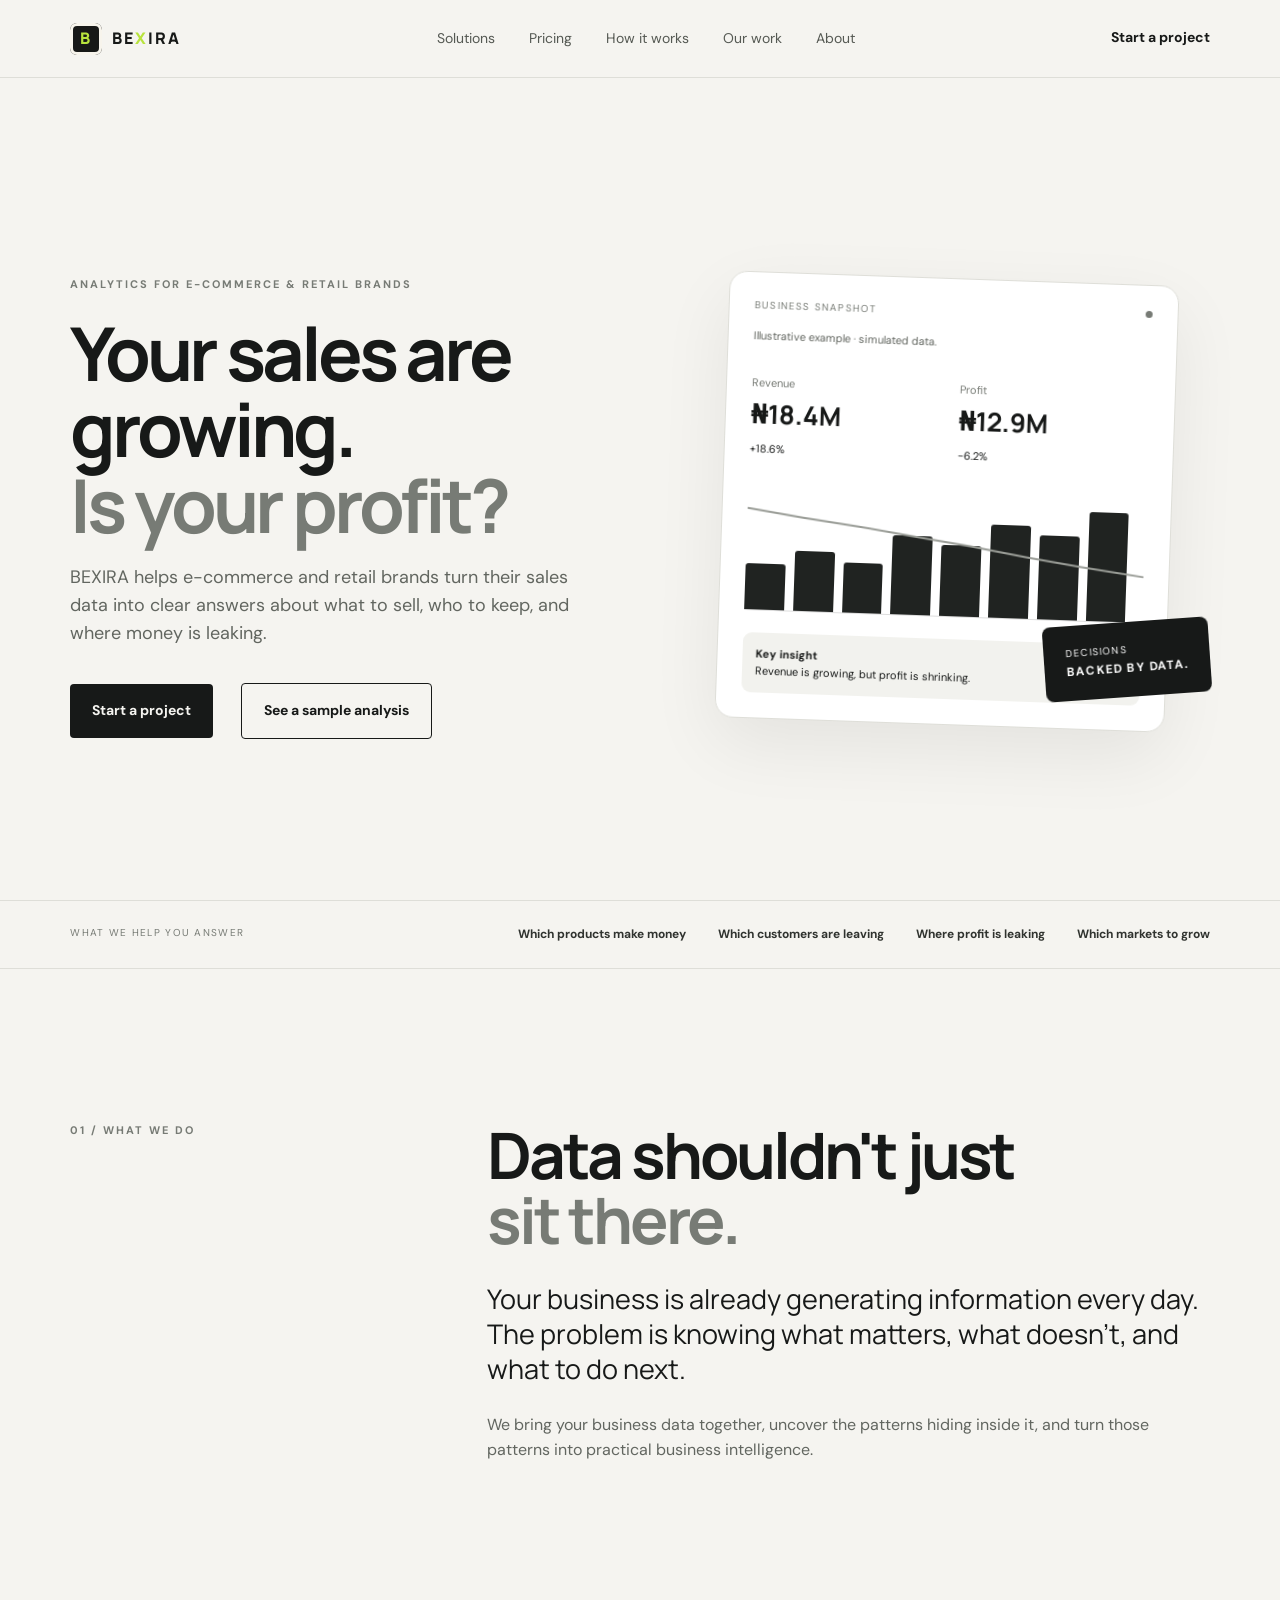
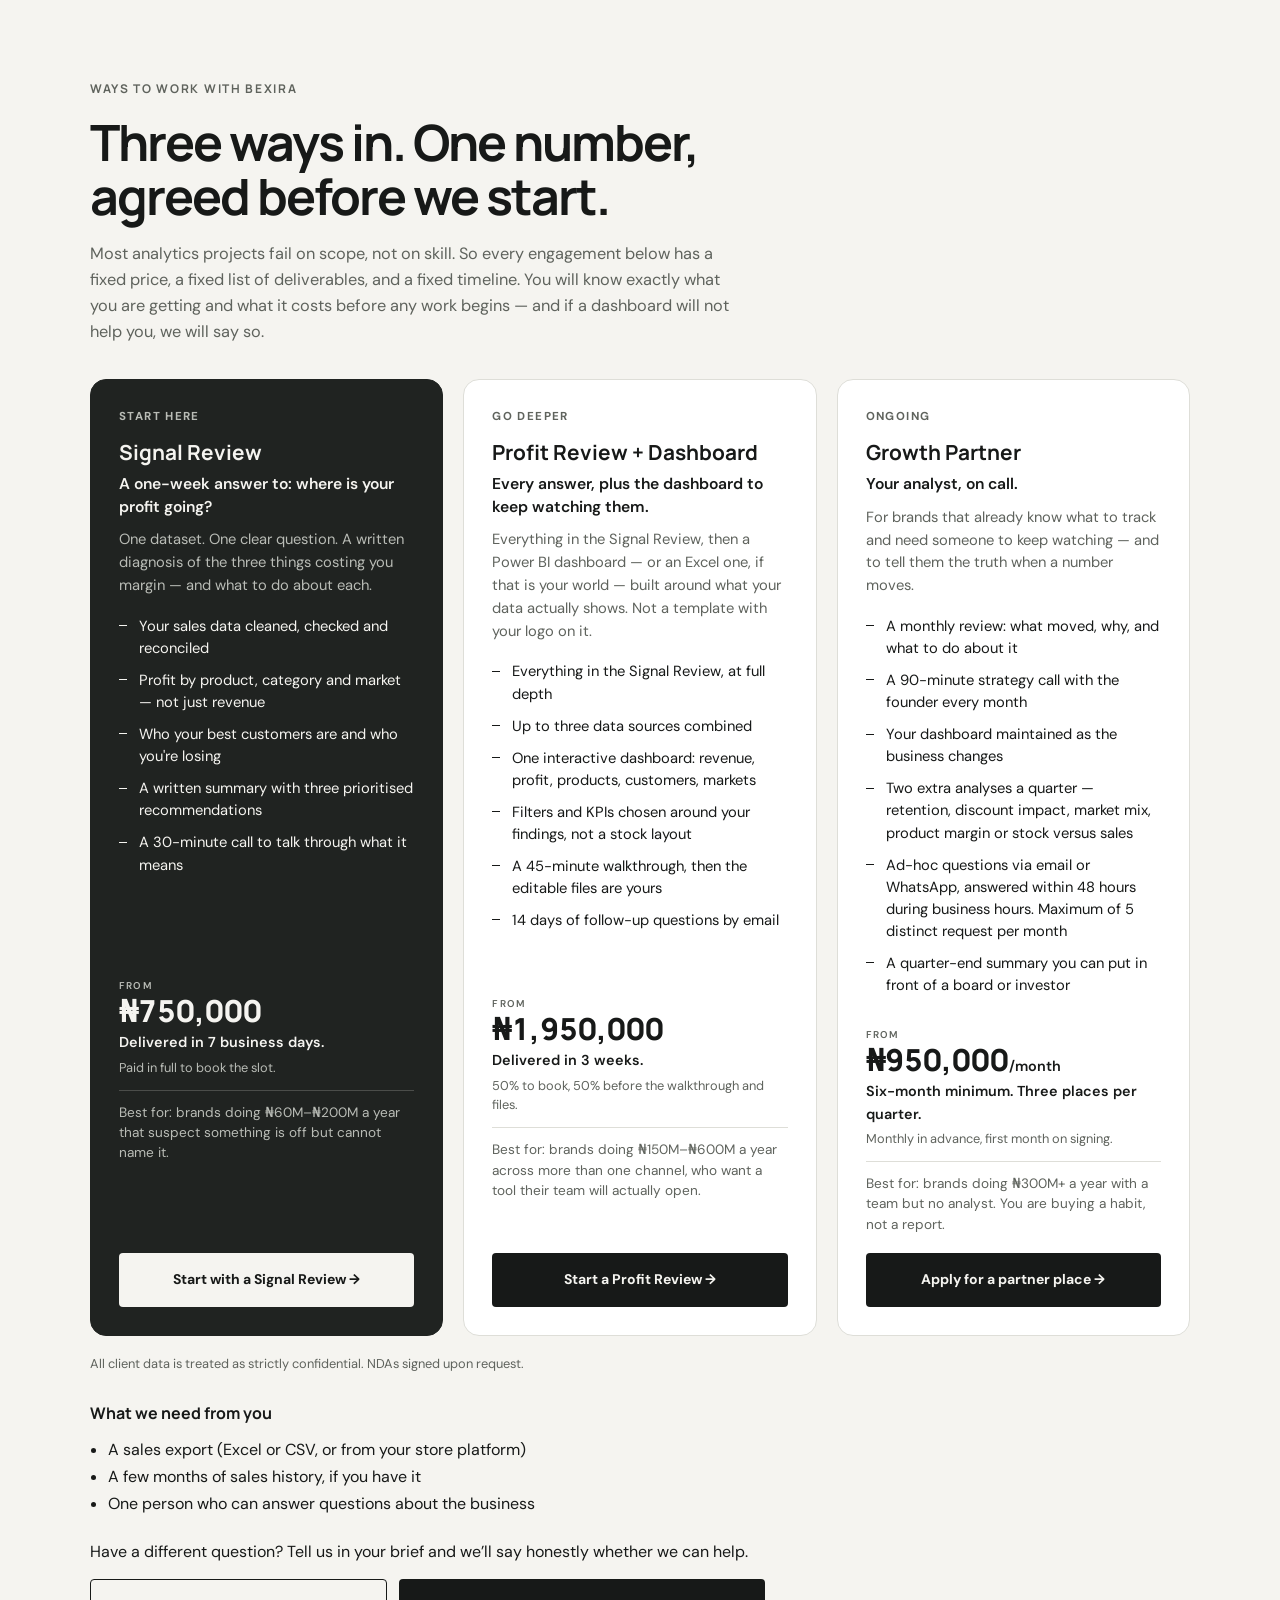
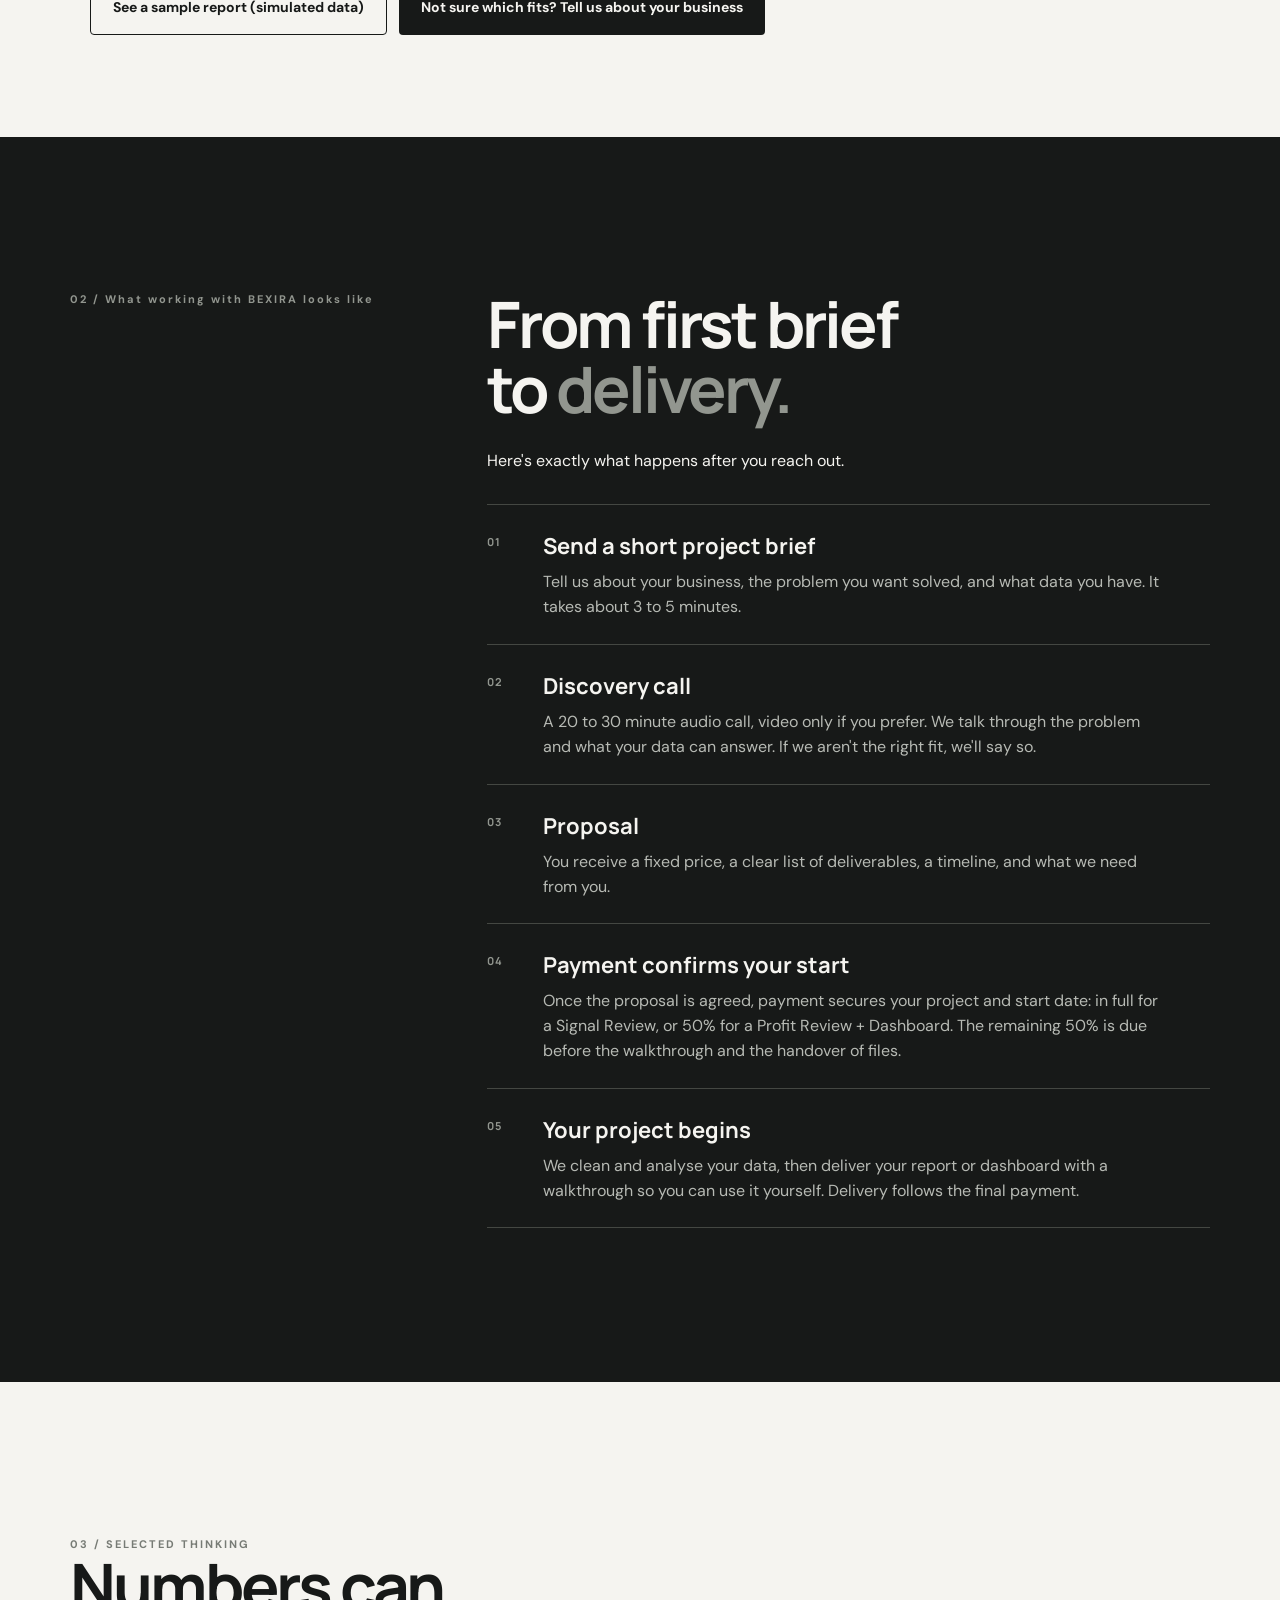
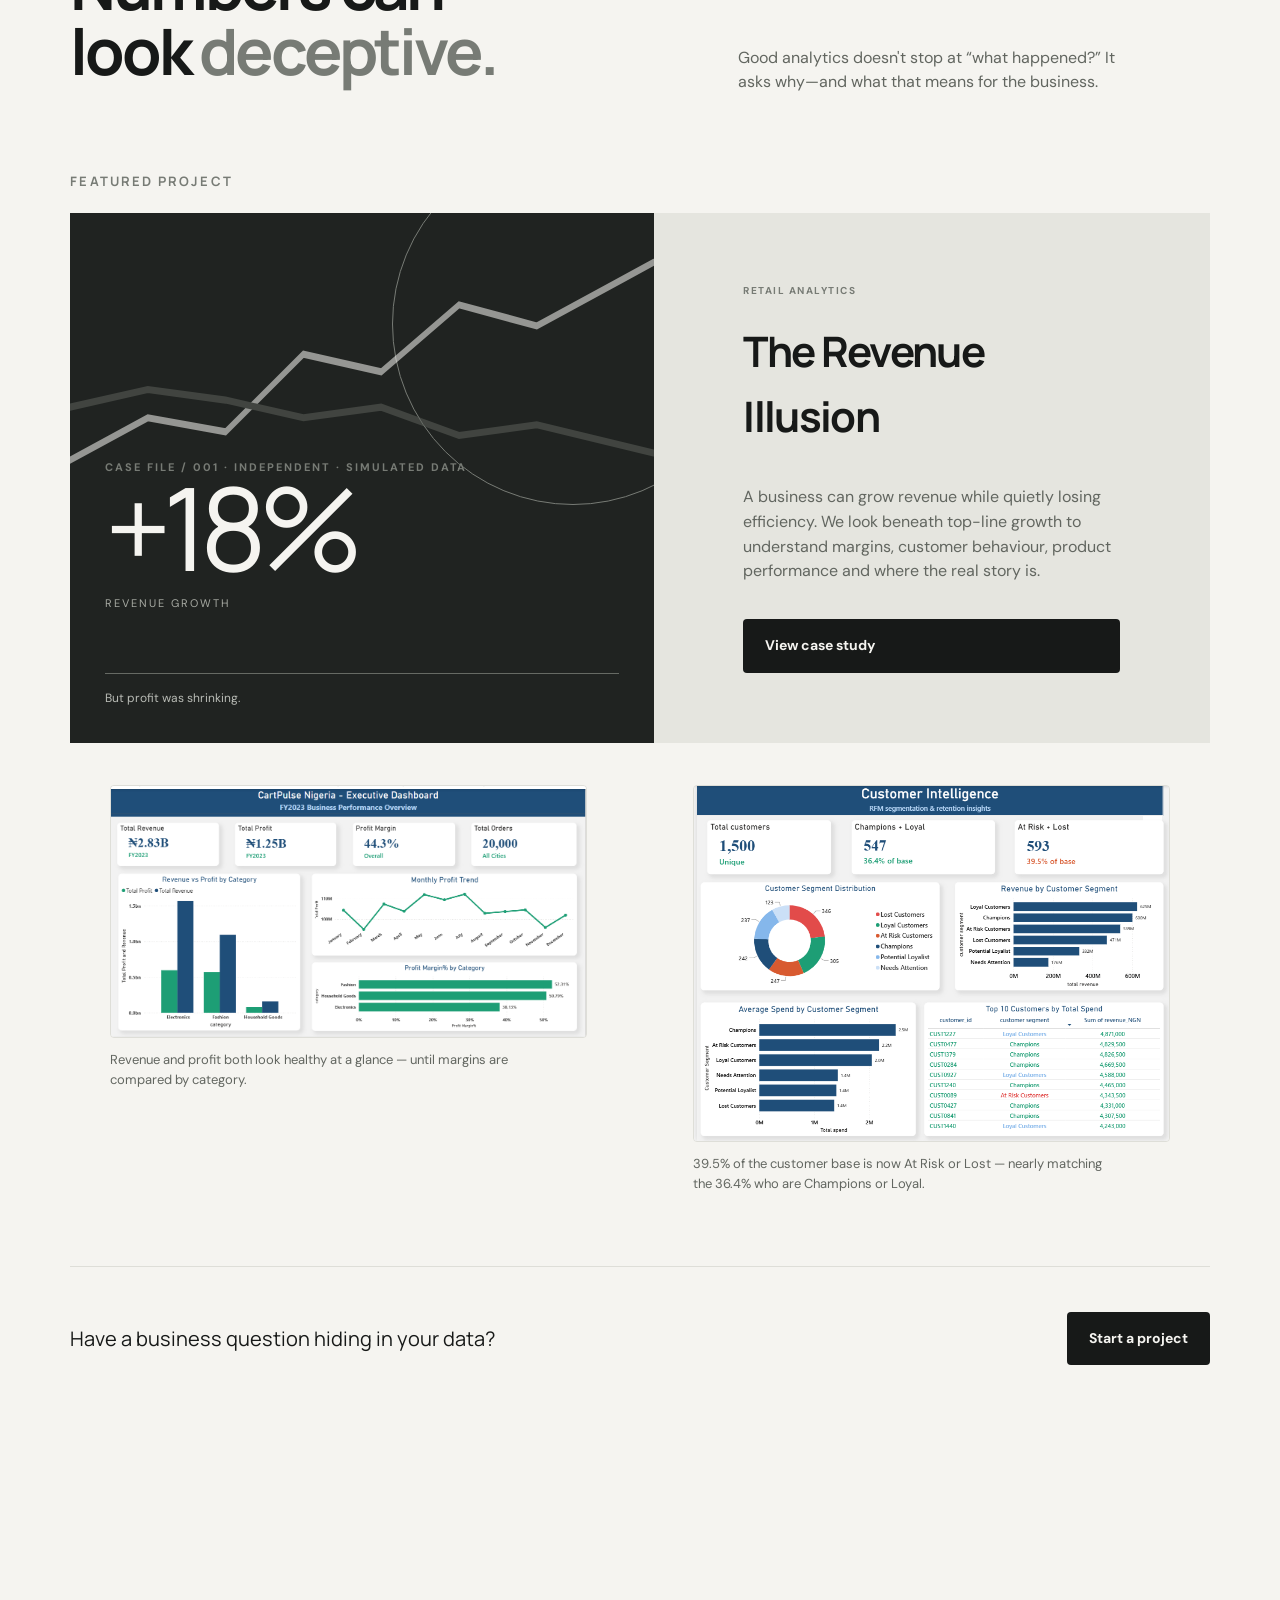
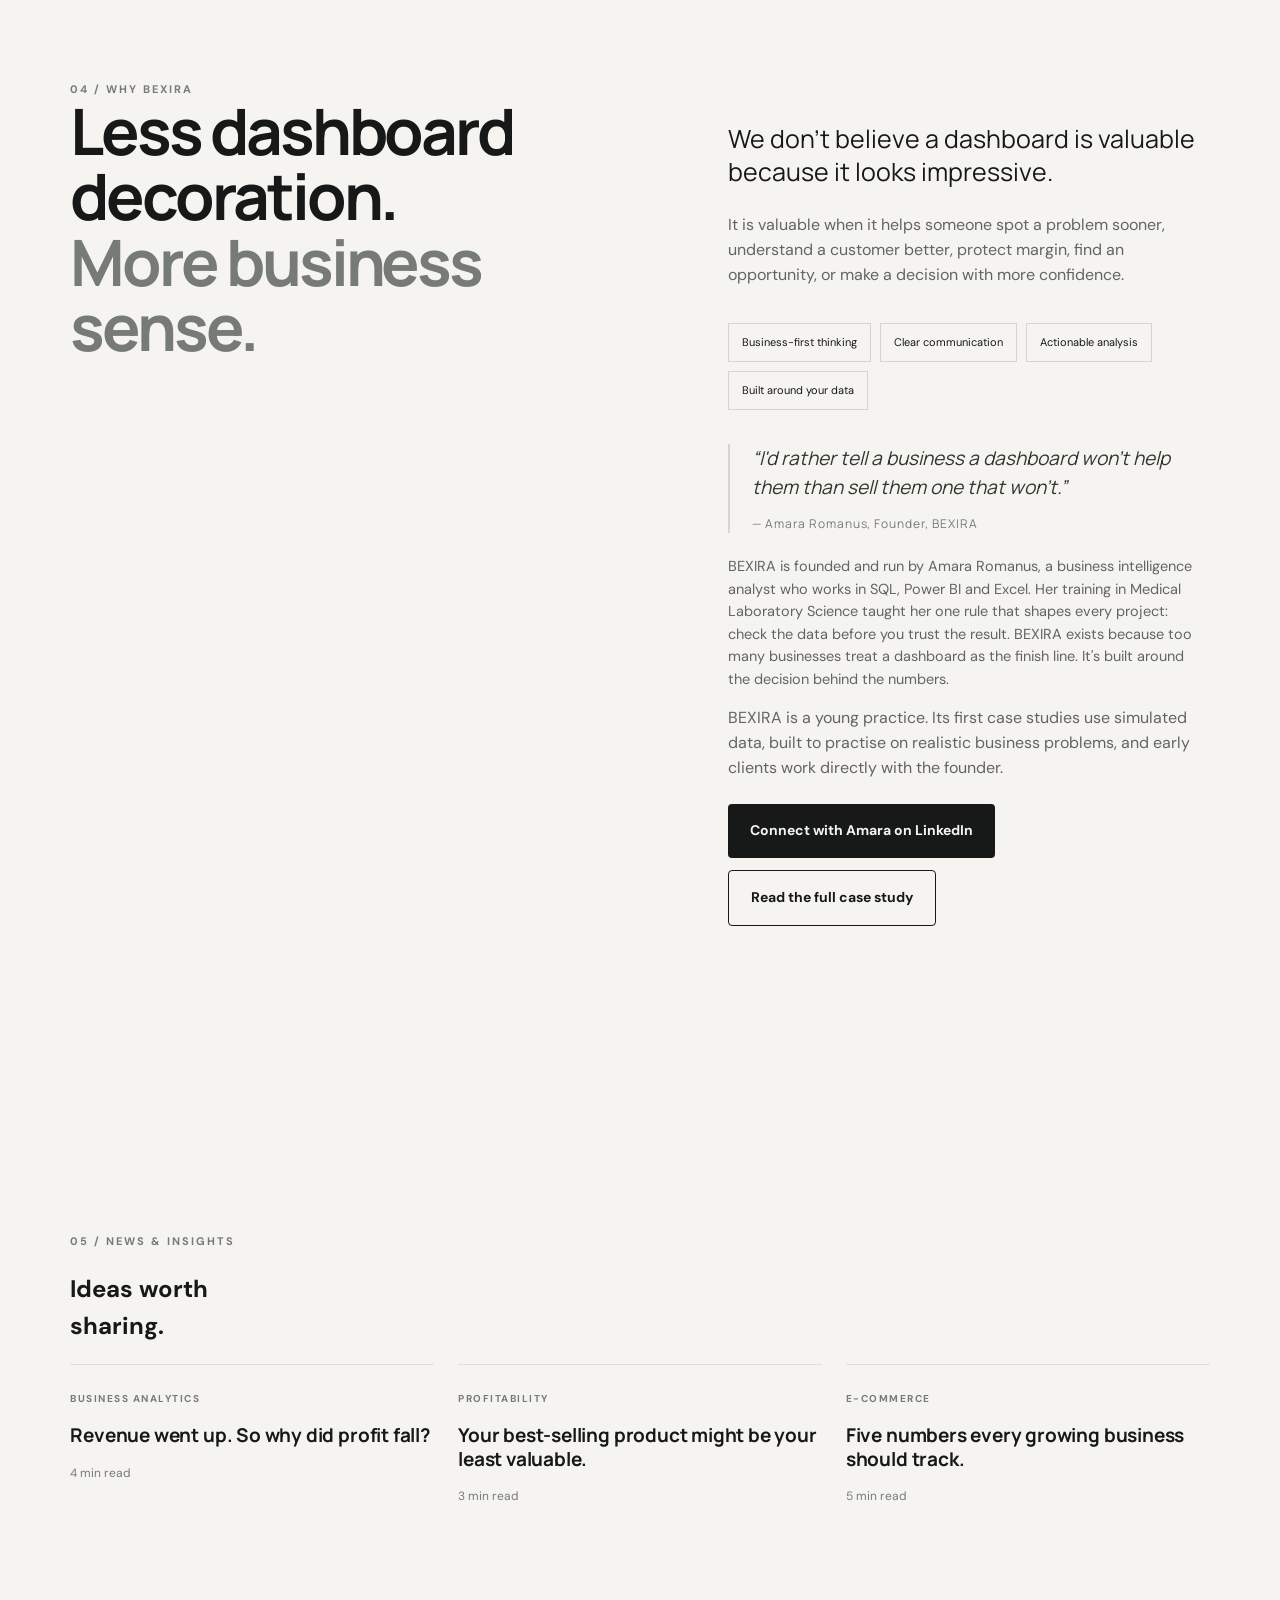
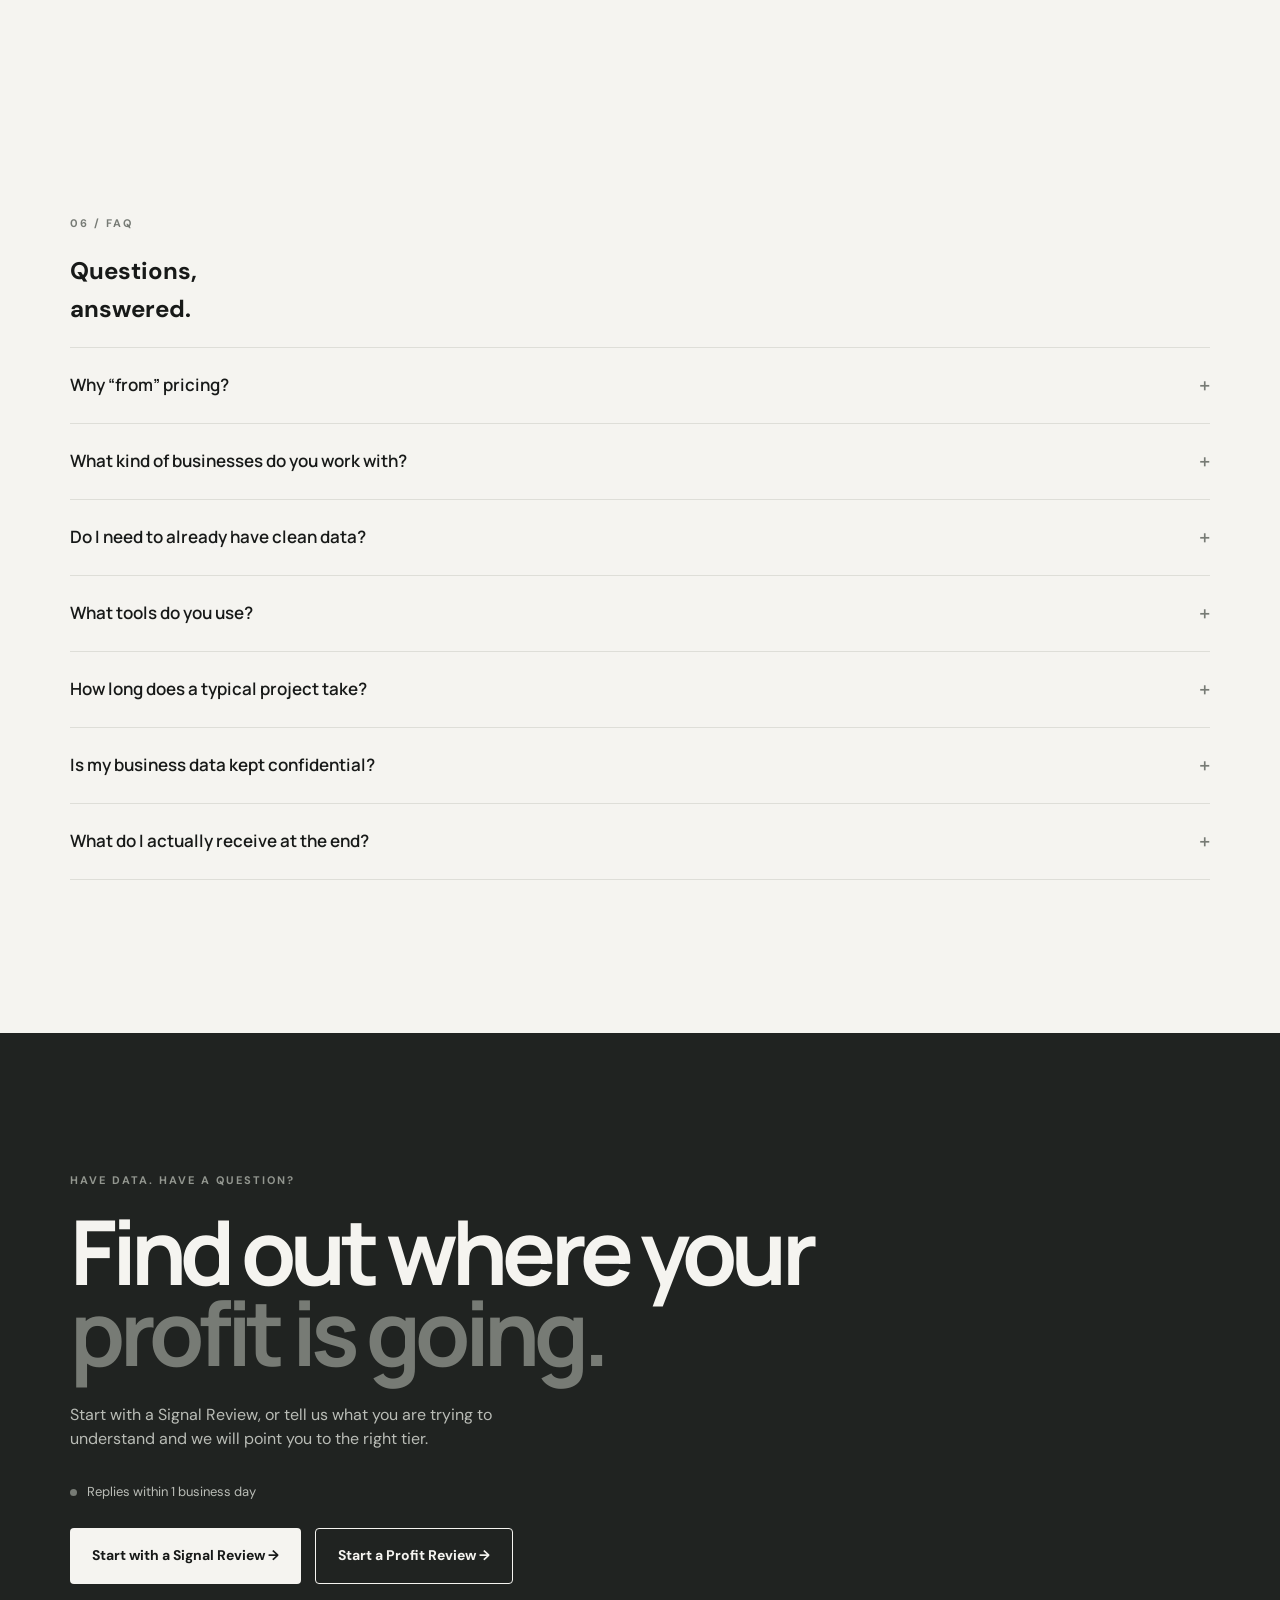
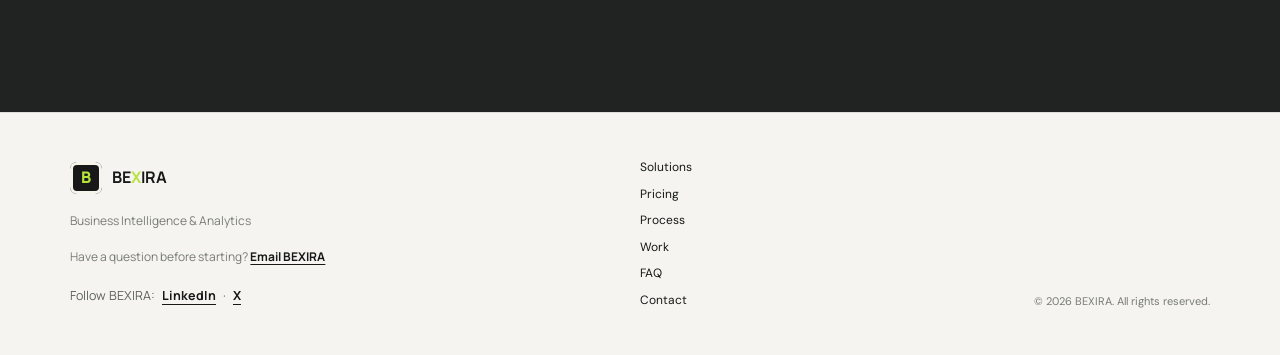
==== commit 5e9327ea: "Update index.html" ====
--- a/index.html
+++ b/index.html
@@ -165,14 +165,14 @@
             <ul>
               <li>Your sales data cleaned, checked and reconciled</li>
               <li>Profit by product, category and market — not just revenue</li>
-              <li>Customers split into champions, loyal, at risk and lost</li>
+              <li>Who your best customers are and who you're losing</li>
               <li>A written summary with three prioritised recommendations</li>
               <li>A 30-minute call to talk through what it means</li>
             </ul>
-            <p class="bx-price"><span class="from">From</span>₦350,000 <span class="usd">(~$250)</span></p>
+            <p class="bx-price"><span class="from">From</span>₦750,000</p>
             <p class="bx-time">Delivered in 7 business days.</p>
             <p class="bx-term">Paid in full to book the slot.</p>
-            <p class="bx-small">Best for: brands doing ₦30M–₦100M a year that suspect something is off but cannot name it.</p>
+            <p class="bx-small">Best for: brands doing ₦60M–₦200M a year that suspect something is off but cannot name it.</p>
             <a class="button light bx-cta" data-tier="signal" href="start-a-project/?tier=signal">Start with a Signal Review &rarr;</a>
           </article>
 
@@ -189,10 +189,10 @@
               <li>A 45-minute walkthrough, then the editable files are yours</li>
               <li>14 days of follow-up questions by email</li>
             </ul>
-            <p class="bx-price"><span class="from">From</span>₦650,000 <span class="usd">(~$464)</span></p>
+            <p class="bx-price"><span class="from">From</span>₦1,950,000</p>
             <p class="bx-time">Delivered in 3 weeks.</p>
             <p class="bx-term">50% to book, 50% before the walkthrough and files.</p>
-            <p class="bx-small">Best for: brands doing ₦50M–₦200M a year across more than one channel, who want a tool their team will actually open.</p>
+            <p class="bx-small">Best for: brands doing ₦150M–₦600M a year across more than one channel, who want a tool their team will actually open.</p>
             <a class="button dark bx-cta" data-tier="profit" href="start-a-project/?tier=profit">Start a Profit Review &rarr;</a>
           </article>
 
@@ -207,19 +207,19 @@
               <li>A 90-minute strategy call with the founder every month</li>
               <li>Your dashboard maintained as the business changes</li>
               <li>Two extra analyses a quarter — retention, discount impact, market mix, product margin or stock versus sales</li>
-              <li>Ad-hoc questions by email or WhatsApp, answered within 48 hours</li>
+              <li>Ad-hoc questions via email or WhatsApp, answered within 48 hours during business hours. Maximum of 5 distinct request per month</li>
               <li>A quarter-end summary you can put in front of a board or investor</li>
             </ul>
-            <p class="bx-price"><span class="from">From</span>₦550,000<span class="per">/month</span> <span class="usd">(~$393)</span></p>
+            <p class="bx-price"><span class="from">From</span>₦950,000<span class="per">/month</span></p>
             <p class="bx-time">Six-month minimum. Three places per quarter.</p>
             <p class="bx-term">Monthly in advance, first month on signing.</p>
-            <p class="bx-small">Best for: brands doing ₦175M+ a year with a team but no analyst. You are buying a habit, not a report.</p>
+            <p class="bx-small">Best for: brands doing ₦300M+ a year with a team but no analyst. You are buying a habit, not a report.</p>
             <a class="button dark bx-cta" data-tier="partner" href="start-a-project/?tier=partner">Apply for a partner place &rarr;</a>
           </article>
 
         </div>
 
-        <p class="bx-fx">All prices in Nigerian Naira. USD shown for reference at ₦1,400 to $1 and reviewed quarterly.</p>
+        <p class="bx-fx">All client data is treated as strictly confidential. NDAs signed upon request.</p>
 
         <div class="bx-notes">
           <div class="bx-need">
@@ -230,7 +230,7 @@
               <li>One person who can answer questions about the business</li>
             </ul>
           </div>
-          <p>Have a different question, like marketing results or stock? Tell us in your brief and we&rsquo;ll say honestly whether we can help.</p>
+          <p>Have a different question? Tell us in your brief and we&rsquo;ll say honestly whether we can help.</p>
           <p class="bx-sample">
             <a class="button outline" href="assets/BEXIRA-sample-review.pdf" target="_blank" rel="noopener">See a sample report (simulated data)</a>
             <a class="button dark" href="start-a-project/">Not sure which fits? Tell us about your business</a>
